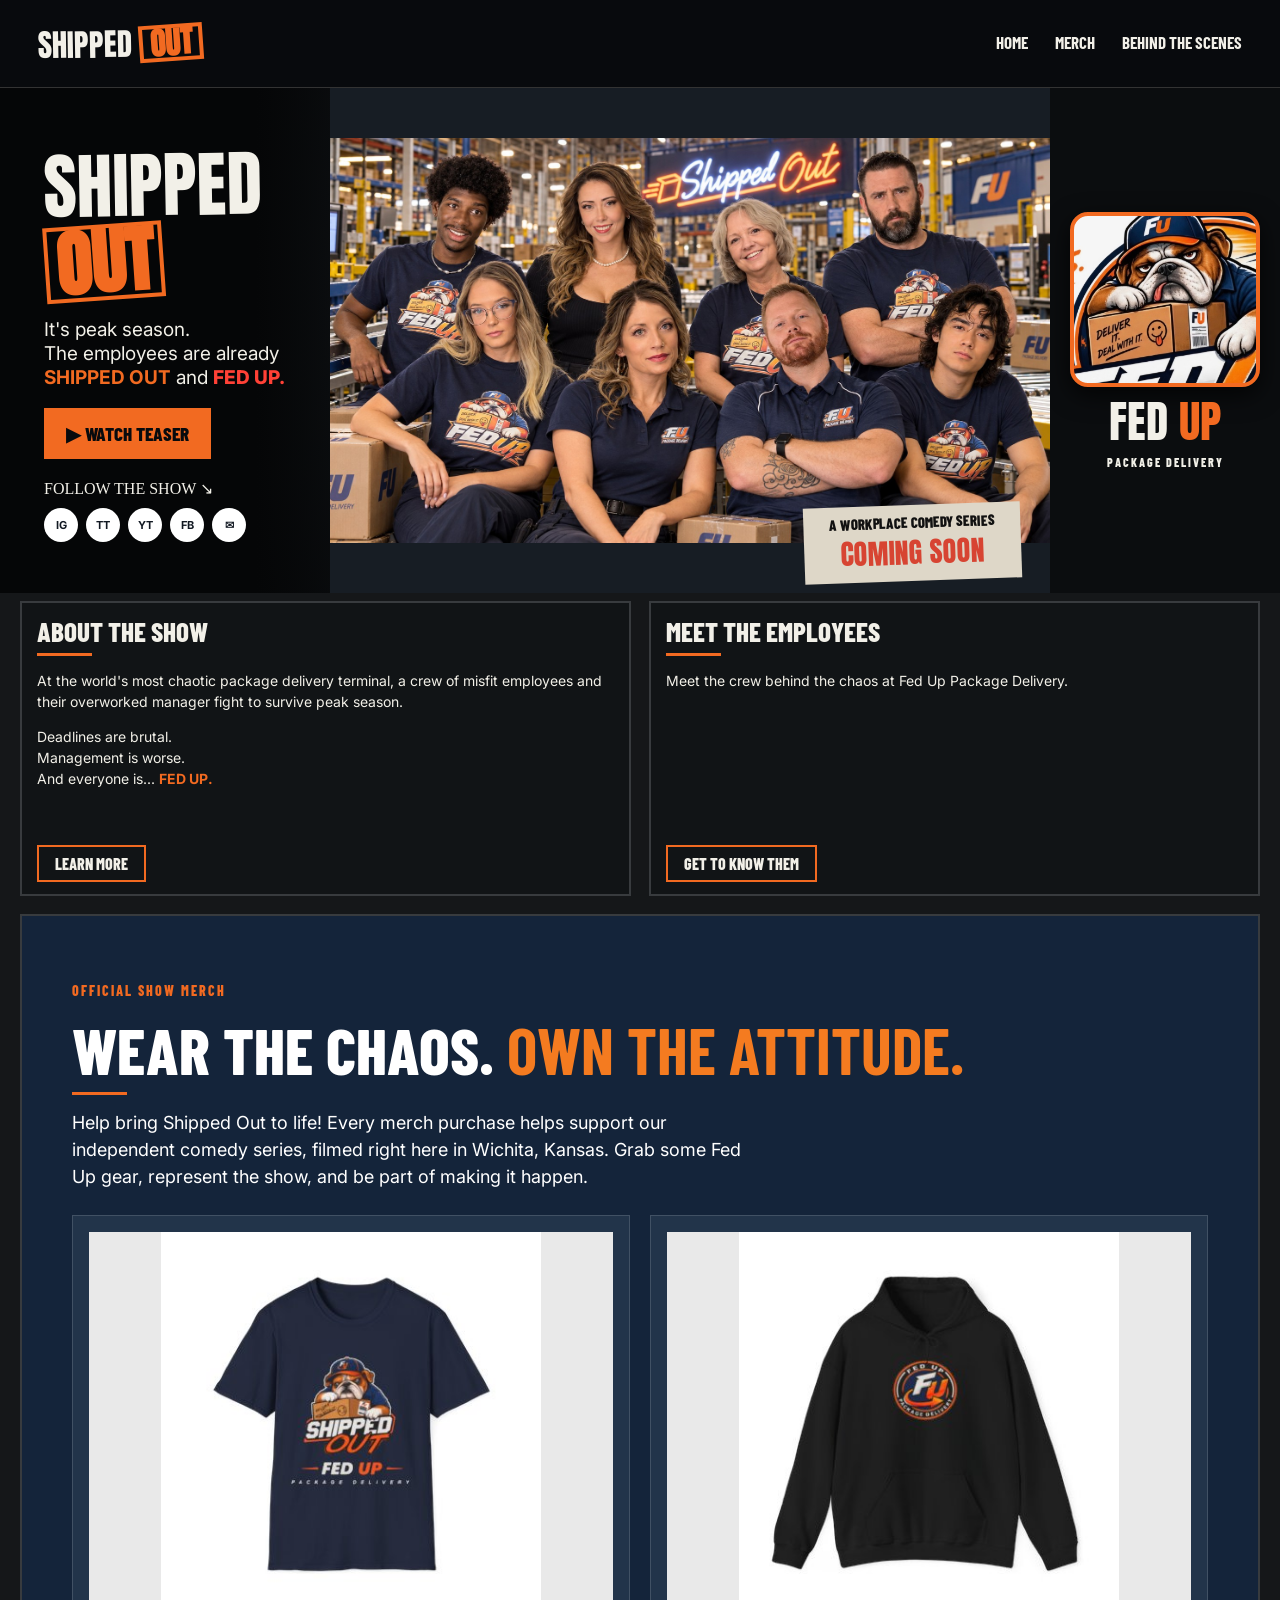
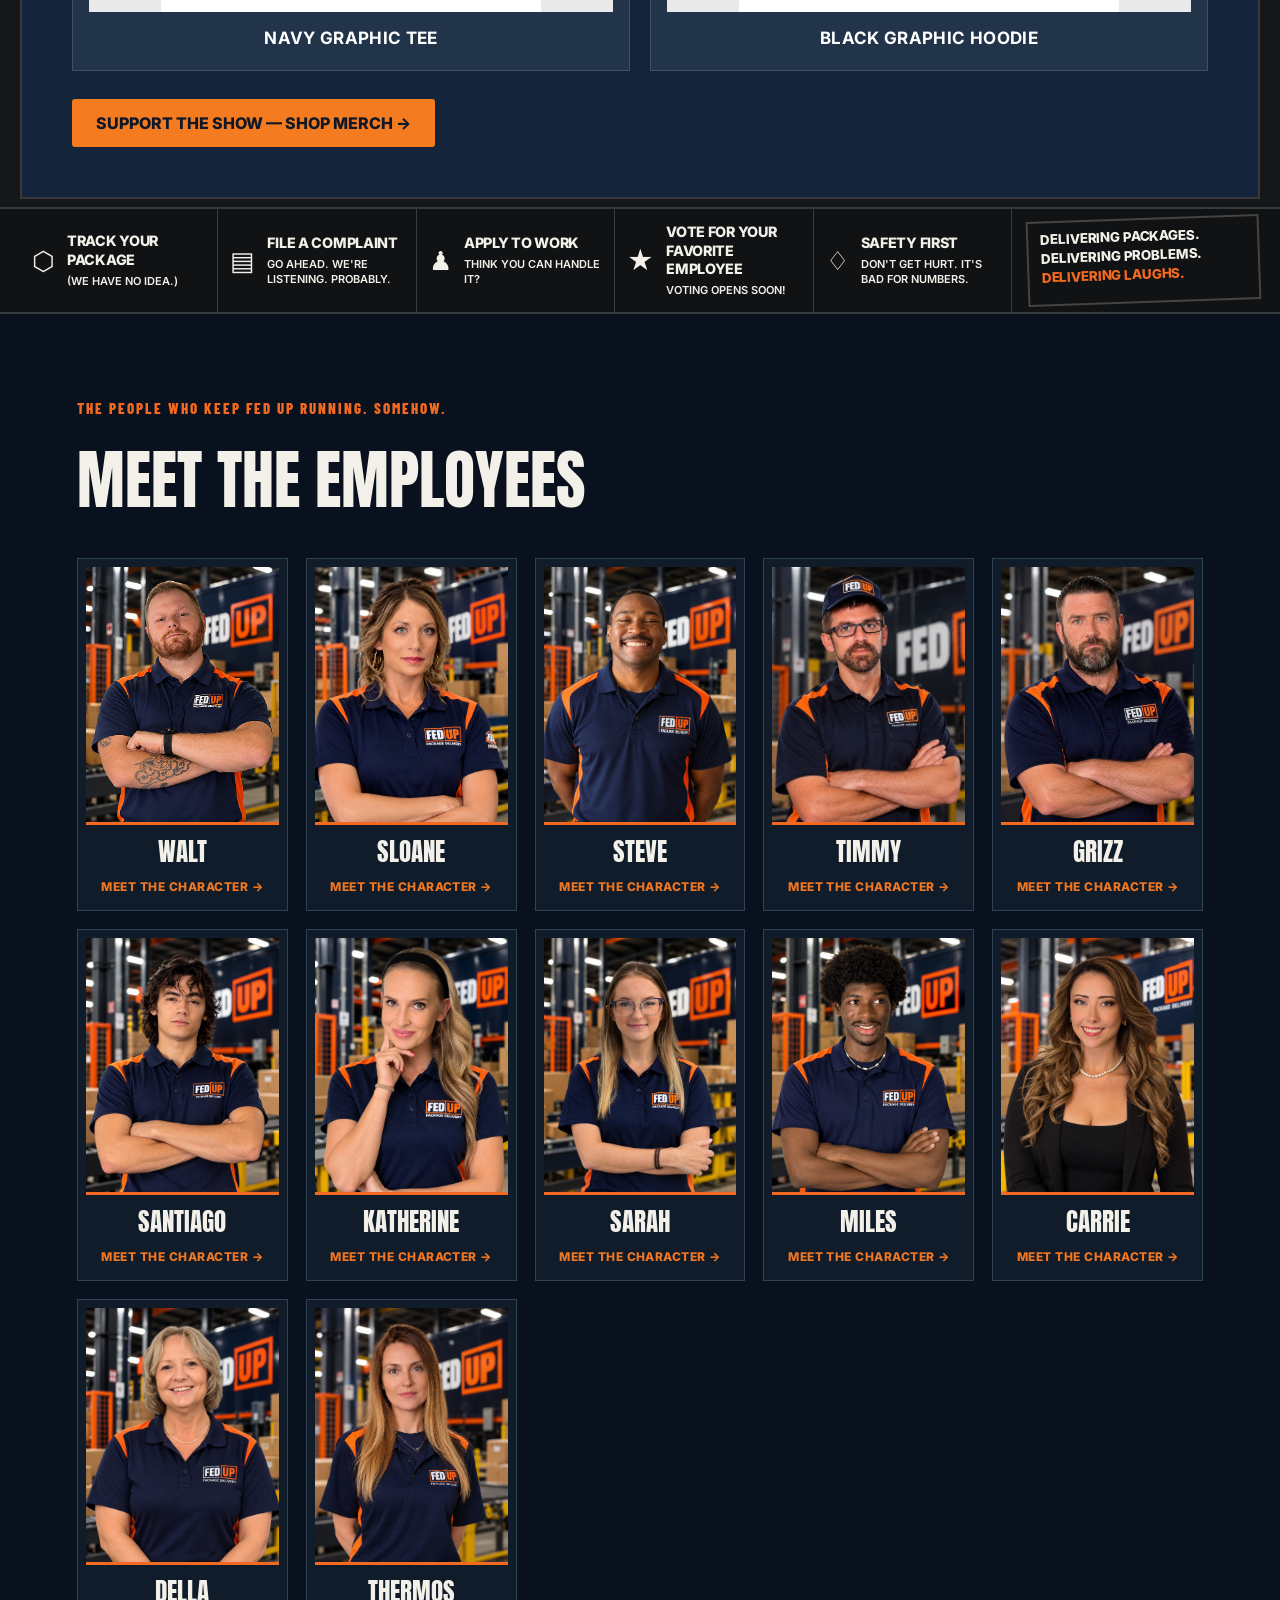
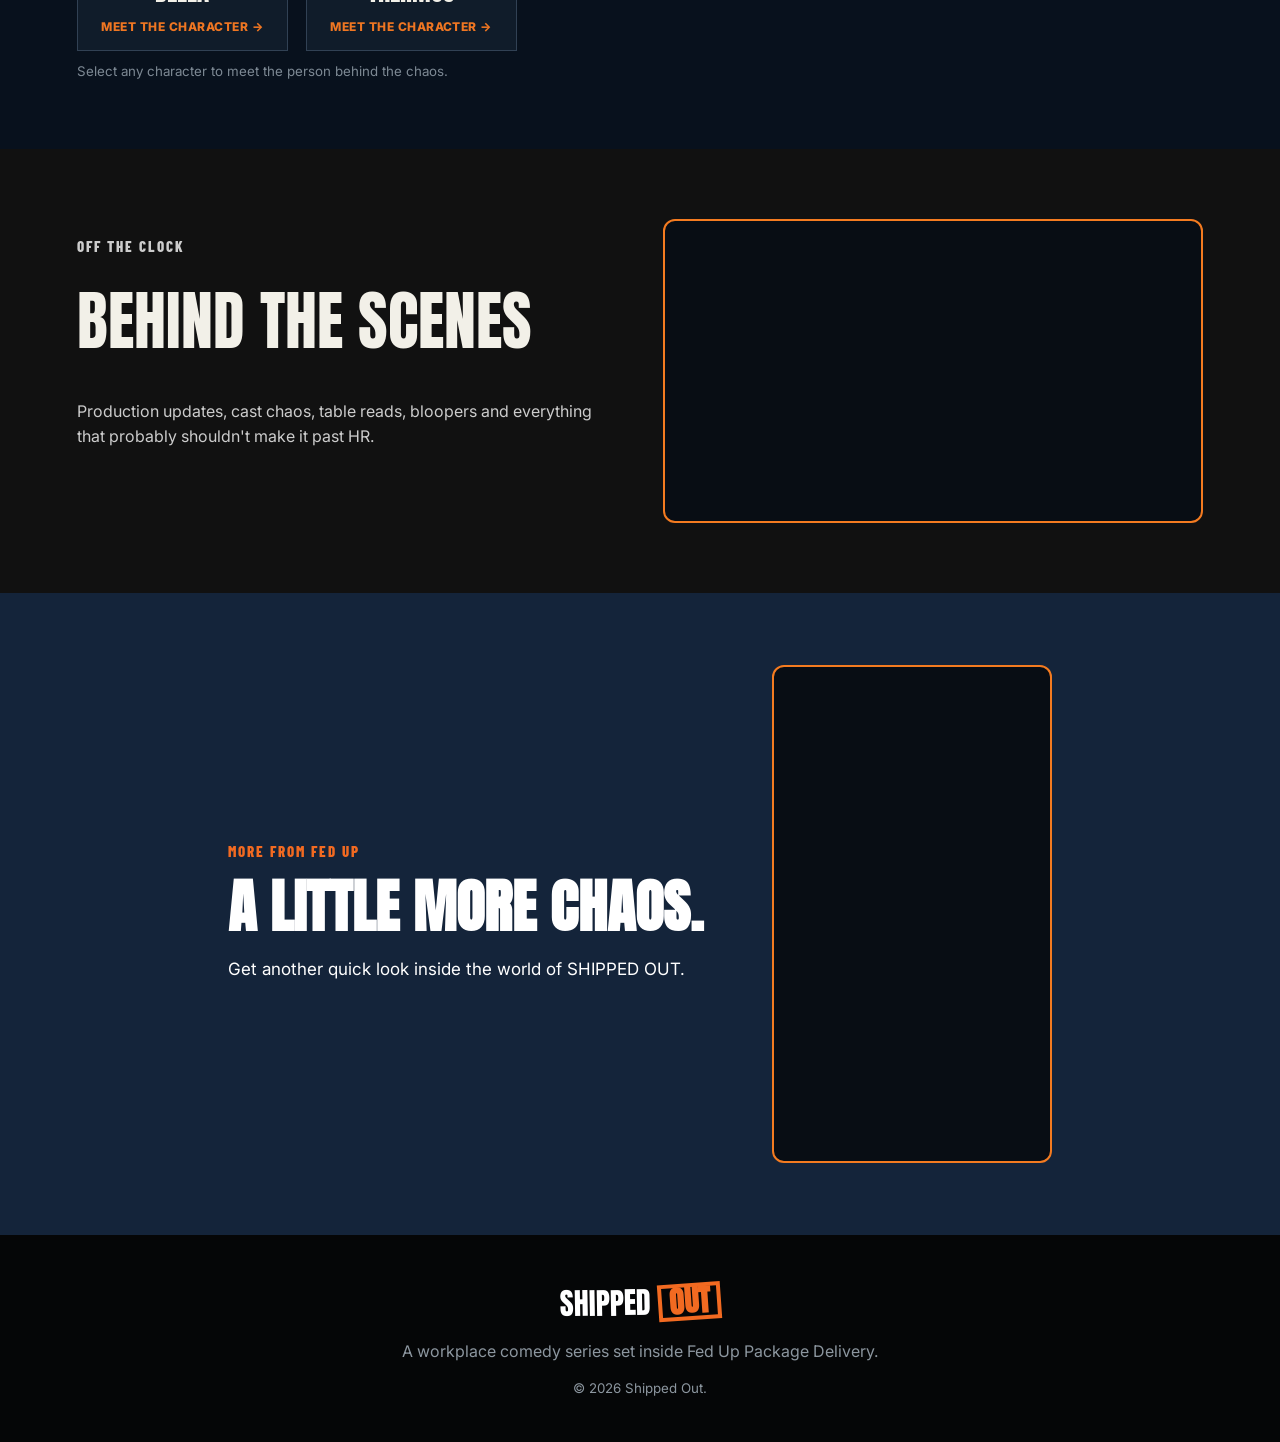
==== index.html @ 8ad57189 "Update index.html" ====
<!DOCTYPE html>
<html lang="en"><head><meta charset="utf-8"/><meta content="width=device-width,initial-scale=1" name="viewport"/><title>Shipped Out | Workplace Comedy</title>
<meta name="description" content="Meet the cast, watch the teaser, and support Shipped Out, a workplace comedy series filmed in Wichita, Kansas."/>
<meta property="og:type" content="website"/>
<meta property="og:site_name" content="Shipped Out"/>
<meta property="og:title" content="SHIPPED OUT | Workplace Comedy Series"/>
<meta property="og:description" content="Meet the cast, watch the teaser, and support Shipped Out, a workplace comedy series filmed in Wichita, Kansas."/>
<meta property="og:url" content="https://www.shippedoutseries.com/"/>
<meta property="og:image" content="https://www.shippedoutseries.com/images/Advertisement%20for%20Shipped%20Out.png"/>
<meta property="og:image:alt" content="Shipped Out comedy series promotional artwork featuring the bulldog mascot."/>
<meta name="twitter:card" content="summary_large_image"/>
<meta name="twitter:title" content="SHIPPED OUT | Workplace Comedy Series"/>
<meta name="twitter:description" content="Meet the cast, watch the teaser, and support Shipped Out."/>
<meta name="twitter:image" content="https://www.shippedoutseries.com/images/Advertisement%20for%20Shipped%20Out.png"/><link href="https://fonts.googleapis.com" rel="preconnect"/><link crossorigin="" href="https://fonts.gstatic.com" rel="preconnect"/><link href="https://fonts.googleapis.com/css2?family=Anton&amp;family=Barlow+Condensed:wght@600;700;800&amp;family=Inter:wght@400;600;700&amp;family=Permanent+Marker&amp;display=swap" rel="stylesheet"/><link href="styles.css" rel="stylesheet"/><style>
/* Cast layout updates */
.stage .cast.cast-single {
  display: flex;
  align-items: center;
  justify-content: center;
  overflow: hidden;
  height: auto;
  min-height: 0;
  position: relative;
}

.stage .cast.cast-single img {
  display: block;
  width: 100%;
  height: auto;
  max-height: none;
  object-fit: contain;
  object-position: center;
  position: relative;
  z-index: 1;
}
.stage .cast.cast-single .photo-fallback{position:absolute;inset:0;display:flex;align-items:center;justify-content:center;text-align:center;padding:20px;font-family:Anton,sans-serif;font-size:clamp(20px,3vw,42px);color:#fff;background:#26354a}
.stage .cast.cast-single img:not([style*="display: none"]) + .photo-fallback{display:none}
.thumbs.single-cast-preview{display:flex;align-items:center;justify-content:center;min-height:120px;background:#26354a;color:white;font-weight:bold;text-align:center}
.thumbs.single-cast-preview img{width:100%;max-height:220px;object-fit:cover}
.characters .cards{display:grid;grid-template-columns:repeat(auto-fit,minmax(180px,1fr));gap:18px}
.characters .cards article{min-width:0}
.characters .cards article .cast-photo{min-height:180px;display:flex;align-items:center;justify-content:center}
.characters .cards article h3{overflow-wrap:anywhere}
@media(max-width:600px){.characters .cards{grid-template-columns:repeat(2,minmax(0,1fr));gap:12px}.characters .cards article .cast-photo{min-height:130px}}
</style><style>
/* Interactive cast cards and biography overlay */
.characters .cast-entry .cast-bio-trigger{display:flex;flex-direction:column;width:100%;height:100%;border:0;padding:0;background:transparent;color:inherit;cursor:pointer;text-align:center;font:inherit}
.characters .cast-entry .cast-bio-trigger:focus-visible{outline:3px solid #f47b20;outline-offset:4px}
.characters .cast-entry .cast-photo{display:flex;align-items:center;justify-content:center;width:100%;min-height:155px;background:#273448;color:white;font-family:Anton,sans-serif;font-size:24px}
.characters .cast-entry .cast-character{display:block;width:100%;font-family:Anton,sans-serif;font-size:clamp(17px,2vw,25px);margin:12px 0 4px;line-height:1.2}
.characters .cast-entry .cast-cta{display:block;width:100%;margin-top:auto;padding:8px 4px;color:#ef7622;font-size:12px;font-weight:800;letter-spacing:.04em}
.cast-dialog{border:0;border-radius:12px;max-width:min(560px,calc(100vw - 32px));width:100%;max-height:85vh;overflow:auto;padding:28px;background:#152337;color:#fff;box-shadow:0 20px 70px #0008}
.cast-dialog::backdrop{background:#000b}
.cast-dialog h2{font-family:Anton,sans-serif;font-size:clamp(28px,5vw,46px);margin:0 40px 12px 0;color:#fff}
.cast-dialog h3{font-family:'Barlow Condensed',sans-serif;font-size:22px;color:#f47b20;margin:20px 0 4px}
.cast-dialog p{font-family:Inter,sans-serif;line-height:1.55}
.cast-dialog .bio-photo{display:flex;align-items:center;justify-content:center;min-height:175px;background:#2d4055;color:#fff;font-family:Anton,sans-serif}
.cast-dialog .close-bio{position:absolute;top:12px;right:14px;border:0;background:#f47b20;color:#101827;border-radius:50%;width:38px;height:38px;font-size:25px;cursor:pointer}
</style><style id="social-link-fix">.social a,.social span{display:inline-flex;align-items:center;justify-content:center;color:inherit;text-decoration:none;font:inherit;min-width:2em;min-height:2em}.social a{cursor:pointer}.social a:hover,.social a:focus-visible{color:#ff7900;transform:translateY(-2px)}.social span{opacity:.55;cursor:default}</style><style>
/* Keep the original circular social icons after converting placeholders to links. */
.follow .social{display:flex;flex-wrap:wrap;align-items:center;gap:8px}
.follow .social a,.follow .social span{box-sizing:border-box;display:inline-flex;align-items:center;justify-content:center;flex:0 0 34px;width:34px;height:34px;min-width:34px;min-height:34px;padding:0;border-radius:50%;background:#fff;color:#121923;text-decoration:none;font-family:Inter,Arial,sans-serif;font-size:11px;font-weight:700;font-style:normal;line-height:1;box-shadow:none;transition:transform .18s ease,background-color .18s ease,color .18s ease}
.follow .social a:hover,.follow .social a:focus-visible{background:#f47b20;color:#101827;transform:translateY(-2px)}
.follow .social a:focus-visible{outline:2px solid #fff;outline-offset:3px}
.follow .social span{opacity:.7;cursor:default}
</style><style id="cast-image-styles">
.characters .cast-entry .cast-photo{position:relative;overflow:hidden;aspect-ratio:3/4;min-height:0;width:100%;}
.characters .cast-entry .cast-photo img{display:block;width:100%;height:100%;object-fit:cover;object-position:center top;}
.cast-dialog .bio-photo{overflow:hidden;aspect-ratio:3/4;max-height:360px;min-height:0;}
.cast-dialog .bio-photo img{display:block;width:100%;height:100%;object-fit:contain;}
</style>
<style>
/* Group photo banner layout */
.stage {
  display: flex;
  flex-direction: column;
  justify-content: center;
  min-width: 0;
  overflow: hidden;
  background: #171d24;
  padding: 0;
  gap: 0;
}

.stage .warehouse {
  display: none;
}

.stage .cast.cast-single {
  position: relative;
  display: block;
  width: 100%;
  height: auto;
  min-height: 0;
  margin: 0;
  padding: 0;
  flex: 0 0 auto;
  overflow: hidden;
  background: #171d24;
}

.stage .cast.cast-single img {
  display: block;
  width: 100%;
  height: auto;
  max-height: none;
  object-fit: contain;
  object-position: center;
}

.stage .stamp {
  z-index: 3;
}
</style>
<style>
/* Expanded merchandise area replaces unused mailing list */
.dash{display:grid;grid-template-columns:repeat(2,minmax(0,1fr));gap:18px}
.dash #shop{grid-column:1/-1;padding:clamp(24px,4vw,50px);background:#14243a;color:white}
#shop h2{font-size:clamp(32px,5vw,64px);line-height:1.08}#shop h2 b{color:#f47b20}
#shop .shop-intro{max-width:680px;font-size:18px;line-height:1.5;margin:14px 0 25px}
#shop .shop-products{display:grid;grid-template-columns:repeat(2,minmax(0,1fr));gap:20px;margin:20px 0}
#shop .shop-product{background:#22344a;padding:16px;text-align:center;border:1px solid #ffffff24}
#shop .shirt-preview{height:clamp(220px,32vw,380px);display:flex;align-items:center;justify-content:center;background:#e9e9e9;overflow:hidden}
#shop .shirt-preview img{width:100%;height:100%;object-fit:contain}
#shop .preview-fallback{color:#14243a;font-family:Anton,sans-serif;font-size:32px}#shop .preview-fallback small{display:block;font-family:Inter,sans-serif;font-size:12px}
#shop .shop-product h3{font-family:Inter,sans-serif;font-size:17px;line-height:1.35;font-weight:700;letter-spacing:.02em;color:#fff;text-shadow:none;margin:15px 0 4px}
#shop .shop-all{display:inline-block;padding:14px 24px;background:#f47b20;color:#101827;text-decoration:none;font-weight:800;border-radius:3px;text-shadow:none}
#shop .shop-all{margin-top:8px;background:#f47b20;color:#101827}
@media(max-width:650px){.dash{grid-template-columns:1fr}#shop .shop-products{grid-template-columns:1fr}}
</style><style id="fedup-interactions-css">
/* Interactive corporate bar: inherits existing site layout, fonts and palette. */
.corp .corp-action{appearance:none;-webkit-appearance:none;display:flex;align-items:center;gap:12px;min-width:0;min-height:100%;margin:0;padding:14px 12px;background:transparent;color:inherit;border:0;border-right:1px solid rgba(255,255,255,.18);font:inherit;text-align:left;cursor:pointer;box-sizing:border-box;flex:1 1 0}
.corp .corp-action span{flex:0 0 auto;font-size:26px}
.corp .corp-action b{display:block;line-height:1.15;font-family:Anton,'Barlow Condensed',sans-serif;font-size:clamp(13px,1.4vw,19px)}
.corp .corp-action small{display:block;margin-top:4px;font-family:Inter,Arial,sans-serif;font-weight:600;font-size:clamp(10px,.85vw,12px);line-height:1.3}
.corp .corp-action:hover,.corp .corp-action:focus-visible{background:#22344a;color:#ff8b37}
.corp .corp-action:focus-visible{outline:3px solid #f47b20;outline-offset:-3px}
@media(max-width:900px){.corp{flex-wrap:wrap}.corp .corp-action{flex:1 1 180px;min-height:90px}}
.fedup-action-dialog{width:min(600px,calc(100vw - 28px));max-width:none;max-height:90vh;overflow-y:auto;box-sizing:border-box;border:2px solid #f47b20;border-radius:10px;padding:clamp(18px,4vw,32px);background:#152337;color:#fff;box-shadow:0 24px 80px #000b}
.fedup-action-dialog::backdrop{background:rgba(0,0,0,.82)}
.fedup-action-dialog h2{font-family:Anton,'Barlow Condensed',sans-serif;font-size:clamp(28px,5vw,40px);line-height:1.1;margin:0 38px 14px 0;color:#fff}
.fedup-action-dialog p,.fedup-action-dialog label,.fedup-action-dialog small{font-family:Inter,Arial,sans-serif;line-height:1.5}
.fedup-action-dialog .action-close{position:absolute;top:10px;right:10px;border:0;border-radius:50%;width:38px;height:38px;background:#f47b20;color:#101827;font-size:26px;cursor:pointer}
.fedup-action-dialog .action-buttons{display:flex;flex-wrap:wrap;gap:10px;margin-top:20px}
.fedup-action-dialog .action-link,.fedup-action-dialog .action-submit{display:inline-block;padding:12px 16px;border:0;border-radius:4px;background:#f47b20;color:#101827;text-decoration:none;font-family:Inter,Arial,sans-serif;font-weight:800;font-size:14px;cursor:pointer}
.fedup-action-dialog .action-link.secondary{background:#fff;color:#152337}
.fedup-action-dialog form{display:grid;gap:12px;margin-top:16px}
.fedup-action-dialog label{display:grid;gap:5px;font-size:13px;font-weight:700}
.fedup-action-dialog input,.fedup-action-dialog textarea,.fedup-action-dialog select{box-sizing:border-box;width:100%;padding:11px 12px;border:1px solid #8b9bb0;border-radius:4px;background:#fff;color:#111827;font-family:Inter,Arial,sans-serif;font-size:15px}
.fedup-action-dialog textarea{min-height:95px;resize:vertical}
.fedup-action-dialog .action-note{font-size:12px;color:#d4dce6}
.fedup-action-dialog .action-status{min-height:20px;font-size:14px;font-weight:700}
.fedup-action-dialog [hidden]{display:none!important}
</style>
<style id="corp-button-readability-fix">
/* Sharper, more legible Fed Up corporate buttons; behavior is unchanged. */
.corp .corp-action b {
  font-family: Inter, Arial, sans-serif;
  font-size: clamp(13px, 1.12vw, 15px);
  font-weight: 800;
  line-height: 1.3;
  letter-spacing: -0.02em;
  text-transform: uppercase;
  -webkit-font-smoothing: auto;
}
.corp .corp-action small {
  font-family: Inter, Arial, sans-serif;
  font-size: 11px;
  font-weight: 600;
  line-height: 1.4;
  letter-spacing: 0;
}
.corp .tag, .corp .tag strong {
  font-family: Inter, Arial, sans-serif;
  font-size: clamp(12px, 1.05vw, 14px);
  font-weight: 800;
  line-height: 1.4;
  letter-spacing: -0.01em;
}
@media (max-width: 900px) {
  .corp .corp-action b { font-size: 15px; }
}
</style>
</head>
<body>
<header><a class="logo mini" href="#home"><span>SHIPPED</span><b>OUT</b></a><button id="menu">☰</button><nav><a href="#home">HOME</a><a href="https://shipped-out.printify.me/" target="_blank" rel="noopener noreferrer">MERCH</a><a href="#behind">BEHIND THE SCENES</a></nav></header>
<main id="home">
<section class="hero">
<div class="hero-left"><div class="logo big"><span>SHIPPED</span><b>OUT</b></div><p>It's peak season.<br/>The employees are already<br/><strong>SHIPPED OUT</strong> and <em>FED UP.</em></p><a class="btn" href="https://youtu.be/FwFNcczOcqc" onclick="return openShippedOutTeaser(event)">▶ WATCH TEASER</a><div class="follow">FOLLOW THE SHOW ↘<div class="social">
<a aria-label="Shipped Out Instagram" href="https://www.instagram.com/shippedoutfedup/" rel="noopener noreferrer" target="_blank">IG</a>
<a aria-label="Shipped Out TikTok" href="https://www.tiktok.com/@shippedoutfedup" rel="noopener noreferrer" target="_blank">TT</a>
<a aria-label="Official Shipped Out YouTube channel" href="https://www.youtube.com/@ShippedOutFedUp" rel="noopener noreferrer" target="_blank">YT</a>
<a aria-label="Shipped Out Facebook" href="https://www.facebook.com/profile.php?id=61593949985401" rel="noopener noreferrer" target="_blank">FB</a>
<a aria-label="Email Shipped Out" href="mailto:contact@shippedoutseries.com">✉</a>
</div></div></div>
<div class="stage"><div class="warehouse">FED <strong>UP</strong><small>PACKAGE DELIVERY</small></div><div class="cast cast-single"><img alt="Shipped Out cast group photo" onerror="this.style.display='none';this.parentElement.classList.add('missing-photo')" src="images/cast-group.jpg"/><span class="photo-fallback">CAST GROUP PHOTO COMING SOON</span></div><div class="stamp">A WORKPLACE COMEDY SERIES<b>COMING SOON</b></div></div>
<aside class="fedup">
<div aria-label="Fed Up bulldog brand artwork" class="bulldog-photo" role="img"></div>
<strong>FED <em>UP</em></strong>
<small>PACKAGE DELIVERY</small>
</aside>
</section>
<section class="dash">
<article id="show"><h2>ABOUT THE SHOW</h2><p>At the world's most chaotic package delivery terminal, a crew of misfit employees and their overworked manager fight to survive peak season.</p><p>Deadlines are brutal.<br/>Management is worse.<br/>And everyone is... <b>FED UP.</b></p><a class="smallbtn" href="#behind">LEARN MORE</a></article>
<article id="employees"><h2>MEET THE EMPLOYEES</h2><p>Meet the crew behind the chaos at Fed Up Package Delivery.</p><a class="smallbtn" href="#characters">GET TO KNOW THEM</a></article>
<article id="shop"><p class="eyebrow">OFFICIAL SHOW MERCH</p><h2>WEAR THE CHAOS. <b>OWN THE ATTITUDE.</b></h2><p class="shop-intro">Help bring Shipped Out to life! Every merch purchase helps support our independent comedy series, filmed right here in Wichita, Kansas. Grab some Fed Up gear, represent the show, and be part of making it happen.</p><div class="shop-products"><div class="shop-product"><div class="shirt-preview"><img alt="Navy Shipped Out shirt mockup" onerror="this.hidden=true;this.nextElementSibling.hidden=false" src="images/merch/navy-shirt.jpg"/><div class="preview-fallback" hidden="">NAVY TEE<br/><small>PRODUCT IMAGE COMING SOON</small></div></div><h3>NAVY GRAPHIC TEE</h3></div><div class="shop-product"><div class="shirt-preview"><img alt="Black Shipped Out hoodie mockup" onerror="this.hidden=true;this.nextElementSibling.hidden=false" src="images/merch/black-hoodie.jpg"/><div class="preview-fallback" hidden="">BLACK HOODIE<br/><small>PRODUCT IMAGE COMING SOON</small></div></div><h3>BLACK GRAPHIC HOODIE</h3></div></div><a class="shop-all" href="https://shipped-out.printify.me/" rel="noopener noreferrer" target="_blank">SUPPORT THE SHOW — SHOP MERCH →</a></article>

</section>
<section class="corp" id="corporate">
<button type="button" class="corp-action" data-corp-open="track"><span>⬡</span><b>TRACK YOUR PACKAGE<small>(We have no idea.)</small></b></button>
<button type="button" class="corp-action" data-corp-open="complaint"><span>▤</span><b>FILE A COMPLAINT<small>Go ahead. We're listening. Probably.</small></b></button>
<button type="button" class="corp-action" data-corp-open="apply"><span>♟</span><b>APPLY TO WORK<small>Think you can handle it?</small></b></button>
<button type="button" class="corp-action" data-corp-open="vote"><span>★</span><b>VOTE FOR YOUR FAVORITE EMPLOYEE<small>Voting opens soon!</small></b></button>
<button type="button" class="corp-action" data-corp-open="safety"><span>♢</span><b>SAFETY FIRST<small>Don't get hurt. It's bad for numbers.</small></b></button>
<div class="tag">DELIVERING PACKAGES.<br/>DELIVERING PROBLEMS.<br/><strong>DELIVERING LAUGHS.</strong></div></section>
<section class="characters" id="characters"><p class="eyebrow">THE PEOPLE WHO KEEP FED UP RUNNING. SOMEHOW.</p><h2>MEET THE EMPLOYEES</h2><div class="cards"><article class="cast-entry"><button aria-label="Read biography for Walt" class="cast-bio-trigger" data-role="Walt" type="button"><span aria-hidden="true" class="cast-photo"><img alt="" src="images/cast/Walt-grid.jpg" data-cast-image="Walt" data-grid-test="true" hidden="" loading="lazy"/><span class="cast-photo-fallback">PHOTO</span></span><span class="cast-character">WALT</span><span class="cast-cta">MEET THE CHARACTER →</span></button></article><article class="cast-entry"><button aria-label="Read biography for Sloane" class="cast-bio-trigger" data-role="Sloane" type="button"><span aria-hidden="true" class="cast-photo"> <img alt="" data-cast-image="Sloane" hidden="" loading="lazy"/> <span class="cast-photo-fallback">PHOTO</span> </span><span class="cast-character">SLOANE</span><span class="cast-cta">MEET THE CHARACTER →</span></button></article><article class="cast-entry"><button aria-label="Read biography for Steve" class="cast-bio-trigger" data-role="Steve" type="button"><span aria-hidden="true" class="cast-photo"><img alt="" data-cast-image="Steve" hidden="" loading="lazy"/><span class="cast-photo-fallback">PHOTO</span></span><span class="cast-character">STEVE</span><span class="cast-cta">MEET THE CHARACTER →</span></button></article><article class="cast-entry"><button aria-label="Read biography for Timmy" class="cast-bio-trigger" data-role="Timmy" type="button"><span aria-hidden="true" class="cast-photo"><img alt="" data-cast-image="Timmy" hidden="" loading="lazy"/><span class="cast-photo-fallback">PHOTO</span></span><span class="cast-character">TIMMY</span><span class="cast-cta">MEET THE CHARACTER →</span></button></article><article class="cast-entry"><button aria-label="Read biography for Grizz" class="cast-bio-trigger" data-role="Grizz" type="button"><span aria-hidden="true" class="cast-photo"><img alt="" data-cast-image="Grizz" hidden="" loading="lazy"/><span class="cast-photo-fallback">PHOTO</span></span><span class="cast-character">GRIZZ</span><span class="cast-cta">MEET THE CHARACTER →</span></button></article><article class="cast-entry"><button aria-label="Read biography for Santiago" class="cast-bio-trigger" data-role="Burnout" type="button"><span aria-hidden="true" class="cast-photo"><img alt="" data-cast-image="Burnout" hidden="" loading="lazy"/><span class="cast-photo-fallback">PHOTO</span></span><span class="cast-character">SANTIAGO</span><span class="cast-cta">MEET THE CHARACTER →</span></button></article><article class="cast-entry"><button aria-label="Read biography for Katherine" class="cast-bio-trigger" data-role="Perfectionist" type="button"><span aria-hidden="true" class="cast-photo"><img alt="" data-cast-image="Perfectionist" hidden="" loading="lazy"/><span class="cast-photo-fallback">PHOTO</span></span><span class="cast-character">KATHERINE</span><span class="cast-cta">MEET THE CHARACTER →</span></button></article><article class="cast-entry"><button aria-label="Read biography for Sarah" class="cast-bio-trigger" data-role="Conspiracy Theorist" type="button"><span aria-hidden="true" class="cast-photo"><img alt="" data-cast-image="ConspiracyTheorist" hidden="" loading="lazy"/><span class="cast-photo-fallback">PHOTO</span></span><span class="cast-character">SARAH</span><span class="cast-cta">MEET THE CHARACTER →</span></button></article><article class="cast-entry"><button aria-label="Read biography for Miles" class="cast-bio-trigger" data-role="Rookie" type="button"><span aria-hidden="true" class="cast-photo"><img alt="" data-cast-image="Rookie" hidden="" loading="lazy"/><span class="cast-photo-fallback">PHOTO</span></span><span class="cast-character">MILES</span><span class="cast-cta">MEET THE CHARACTER →</span></button></article><article class="cast-entry"><button aria-label="Read biography for Carrie" class="cast-bio-trigger" data-role="HR Lady" type="button"><span aria-hidden="true" class="cast-photo"><img alt="" data-cast-image="HR Lady" hidden="" loading="lazy"/><span class="cast-photo-fallback">PHOTO</span></span><span class="cast-character">CARRIE</span><span class="cast-cta">MEET THE CHARACTER →</span></button></article><article class="cast-entry"><button aria-label="Read biography for Della" class="cast-bio-trigger" data-role="Security Guard" type="button"><span aria-hidden="true" class="cast-photo"><img alt="" data-cast-image="Security" hidden="" loading="lazy"/><span class="cast-photo-fallback">PHOTO</span></span><span class="cast-character">DELLA</span><span class="cast-cta">MEET THE CHARACTER →</span></button></article><article class="cast-entry"><button aria-label="Read biography for Thermos" class="cast-bio-trigger" data-role="Thermos" type="button"><span aria-hidden="true" class="cast-photo"><img alt="" data-cast-image="Thermos" hidden="" loading="lazy"/><span class="cast-photo-fallback">PHOTO</span></span><span class="cast-character">THERMOS</span><span class="cast-cta">MEET THE CHARACTER →</span></button></article></div><small>Select any character to meet the person behind the chaos.</small></section>
<section class="behind" id="behind"><div><p class="eyebrow">OFF THE CLOCK</p><h2>BEHIND THE SCENES</h2><p>Production updates, cast chaos, table reads, bloopers and everything that probably shouldn't make it past HR.</p></div><div class="shipped-teaser-preview" id="teaser"><iframe src="https://www.youtube-nocookie.com/embed/FwFNcczOcqc" title="Shipped Out official teaser" loading="lazy" allow="accelerometer; autoplay; clipboard-write; encrypted-media; gyroscope; picture-in-picture; web-share" referrerpolicy="strict-origin-when-cross-origin" allowfullscreen></iframe></div></section>
<style id="shipped-teaser-preview-styles">
/* Show the official YouTube thumbnail and player directly in Behind the Scenes. */
.shipped-teaser-preview{width:100%;max-width:720px;aspect-ratio:16/9;border:2px solid #f47b20;border-radius:12px;overflow:hidden;background:#080d14;box-sizing:border-box}
.shipped-teaser-preview iframe{display:block;width:100%;height:100%;border:0}
</style>
<!-- Secondary YouTube Short: placed after the main Behind the Scenes teaser. -->
<section class="shipped-short-section" aria-labelledby="shipped-short-title">
  <div class="shipped-short-copy">
    <p class="eyebrow">MORE FROM FED UP</p>
    <h2 id="shipped-short-title">A LITTLE MORE CHAOS.</h2>
    <p>Get another quick look inside the world of SHIPPED OUT.</p>
  </div>
  <div class="shipped-short-frame">
    <iframe src="https://www.youtube-nocookie.com/embed/M38jM9wmw3w" title="Shipped Out YouTube Short" loading="lazy" allow="accelerometer; autoplay; clipboard-write; encrypted-media; gyroscope; picture-in-picture; web-share" referrerpolicy="strict-origin-when-cross-origin" allowfullscreen></iframe>
  </div>
</section>
<style id="shipped-short-styles">
.shipped-short-section{display:flex;flex-wrap:wrap;align-items:center;justify-content:center;gap:clamp(24px,5vw,70px);padding:clamp(32px,6vw,72px) clamp(20px,5vw,64px);background:#14243a;color:#fff}
.shipped-short-copy{flex:1 1 260px;max-width:480px}
.shipped-short-copy h2{font-family:Anton,'Barlow Condensed',sans-serif;font-size:clamp(30px,5vw,58px);line-height:1.1;margin:10px 0 16px;color:#fff}
.shipped-short-copy p:not(.eyebrow){font-family:Inter,Arial,sans-serif;font-size:17px;line-height:1.6}
.shipped-short-frame{flex:0 1 280px;width:min(100%,280px);aspect-ratio:9/16;border:2px solid #f47b20;border-radius:12px;overflow:hidden;background:#080d14}
.shipped-short-frame iframe{display:block;width:100%;height:100%;border:0}
@media(max-width:650px){.shipped-short-section{flex-direction:column;align-items:stretch}.shipped-short-copy{flex:auto}.shipped-short-frame{align-self:center;width:min(100%,260px);flex:none}}
</style>
</main><footer><div class="logo foot"><span>SHIPPED</span><b>OUT</b></div><p>A workplace comedy series set inside Fed Up Package Delivery.</p><small>© <span id="year"></span> Shipped Out.</small></footer><script src="script.js"></script><dialog aria-labelledby="bioCharacter" class="cast-dialog" id="castBioDialog"><button aria-label="Close biography" class="close-bio" type="button">×</button><h2 id="bioCharacter"></h2><div class="bio-photo"><img alt="" hidden="" id="bioCastImage"/><span id="bioPhotoFallback">CHARACTER PHOTO COMING SOON</span></div><h3>POSITION AT FED UP</h3><p></p><h3>MEET THE CHARACTER &amp; ACTOR</h3><p></p></dialog>
<script>
(()=>{const dialog=document.getElementById('castBioDialog');if(!dialog)return;
const title=document.getElementById('bioCharacter');
document.querySelectorAll('.cast-bio-trigger').forEach(button=>button.addEventListener('click',()=>{title.textContent=button.dataset.role;const cardImage=button.querySelector('img[data-cast-image]');const bioImage=document.getElementById('bioCastImage');const bioFallback=document.getElementById('bioPhotoFallback');if(cardImage&&!cardImage.hidden&&cardImage.currentSrc){bioImage.src=button.dataset.role==='Walt'   ? 'images/cast/Walt.png'   : cardImage.currentSrc;bioImage.alt=button.dataset.role+' cast portrait';bioImage.hidden=false;bioFallback.hidden=true;}else{bioImage.removeAttribute('src');bioImage.hidden=true;bioFallback.hidden=false;}if(typeof dialog.showModal==='function')dialog.showModal();else dialog.setAttribute('open','');}));
dialog.querySelector('.close-bio').addEventListener('click',()=>dialog.close?dialog.close():dialog.removeAttribute('open'));
dialog.addEventListener('click',event=>{if(event.target===dialog)dialog.close();});
})();
</script><script id="cast-image-loader">
// Try common extensions, including the exact extensionless filenames shown in GitHub.
(()=>{const extensions=['.jpg','.jpeg','.png','.webp','.JPG','.JPEG','.PNG','.WEBP',''];
document.querySelectorAll('img[data-cast-image]').forEach(img=>{const stem=img.dataset.castImage;let i=0;const fallback=img.nextElementSibling;
function tryNext(){if(i>=extensions.length){img.hidden=true;if(fallback)fallback.hidden=false;return;}
if(img.dataset.gridTest==='true'){img.dataset.gridTest='loading';img.src='images/cast/Walt-grid.jpg';return;} img.src='images/cast/'+encodeURIComponent(stem)+extensions[i++];}
img.addEventListener('load',()=>{img.hidden=false;if(fallback)fallback.hidden=true;});
img.addEventListener('error',tryNext);tryNext();});})();
</script>
<style>
#shippedOutTeaserDialog{width:min(900px,95vw);max-width:none;padding:0;border:0;border-radius:10px;background:#000;overflow:visible;}
#shippedOutTeaserDialog::backdrop{background:rgba(0,0,0,.85)}
#shippedOutTeaserDialog iframe{width:100%;aspect-ratio:16/9;display:block;border:0;border-radius:10px}
#shippedOutTeaserDialog .video-close{position:absolute;right:-12px;top:-14px;background:#f47b20;color:#101827;border:0;border-radius:50%;font-size:26px;width:40px;height:40px;cursor:pointer;z-index:2}
</style>
<dialog aria-label="Shipped Out teaser" id="shippedOutTeaserDialog"><button aria-label="Close video" class="video-close" onclick="closeShippedOutTeaser()" type="button">×</button><iframe allow="autoplay; encrypted-media; picture-in-picture; fullscreen" allowfullscreen="" id="shippedOutTeaserFrame" title="Shipped Out teaser"></iframe></dialog>
<script>
function openShippedOutTeaser(event){
 if(event)event.preventDefault();
 var d=document.getElementById('shippedOutTeaserDialog');
 var f=document.getElementById('shippedOutTeaserFrame');
 f.src='https://www.youtube-nocookie.com/embed/FwFNcczOcqc?autoplay=1&rel=0';
 if(typeof d.showModal==='function')d.showModal();else d.setAttribute('open','');
 return false;
}
function closeShippedOutTeaser(){
 var d=document.getElementById('shippedOutTeaserDialog');
 document.getElementById('shippedOutTeaserFrame').src='';
 if(typeof d.close==='function'&&d.open)d.close();else d.removeAttribute('open');
}
document.getElementById('shippedOutTeaserDialog').addEventListener('click',function(e){if(e.target===this)closeShippedOutTeaser()});
document.getElementById('shippedOutTeaserDialog').addEventListener('close',function(){document.getElementById('shippedOutTeaserFrame').src=''});
</script>
<script>const shippedOutBios = {"Walt": {"name": "Walt", "position": "Manager", "actor": "Coby Jarrell", "bio": "In Shipped Out, Walt is a laid-back manager trying his best to handle the misfits who work for him. In real life, Coby has been a tire shop store manager for four years and is ready to bring his character to life on the big screen."}, "Grizz": {"name": "Grizz", "position": "Senior Driver", "actor": "Jesse E. Bailey II", "bio": "Grizz is the veteran employee. He loves his job but hates change. When he gets bored, he plays tricks on everyone to entertain himself on the job. In real life, Jesse is a former Marine with 18 years of package delivery experience."}, "Sloane": {"name": "Sloane", "position": "Terminal Manager", "actor": "Andrea Gregginer", "bio": "Sloane is a high-strung, hard-nosed terminal manager who is under constant pressure from upper management—and makes absolutely sure everyone below her feels it. Sharp-tongued, controlling, and fiercely protective of her authority, Sloane runs the terminal with an iron fist."}, "Timmy": {"name": "Timmy", "position": "Driver", "actor": "Keith Palmer", "bio": "Timmy is one of the drivers at Fed Up and a well-known brown-noser, always trying to stay in Sloane’s good graces—even though she can barely tolerate him. He’s enthusiastic, eager to please, and consistently in the wrong place at the wrong time, but his loyalty (and relentless optimism) keep him in the mix."}, "Burnout": {"name": "Santiago", "position": "Driver", "actor": "Deshawn Parker", "bio": "Santiago is burnt out and, most of the time, out of this world. His favorite quote is “the sky is the limit,” meaning he can get as high as he wants. In real life, Deshawn has 15 years of experience in choir, arts, modeling, and fashion. He played soccer and football overseas in England, coached at Birmingham University, and currently plays for the Wichita Wings."}, "Perfectionist": {"name": "Katherine", "position": "Driver", "actor": "Allison Yaple", "bio": "Katherine is a perfectionist who does more harm than good. Always on time, shirts ironed, pencils sharp, she tries to keep everyone in order. In real life, Allison is a SAG-AFTRA actress whose credits include Tarantino’s Once Upon a Time in Hollywood and Lifetime’s Give Me Back My Daughter. She has acted for over 20 years and trained with UCB, IO West, and Scott Sedita Acting Studio."}, "Conspiracy Theorist": {"name": "Sarah", "position": "Driver", "actor": "Sarenah Mills", "bio": "Sarah is an outspoken, suspicious, sarcastic conspiracy theorist. In real life, Sarenah is a mother of two from Derby, Kansas, and brings humor, positive energy, and personality to the Shipped Out crew."}, "Rookie": {"name": "Miles", "position": "New Hire Driver", "actor": "Izaiah Henderson", "bio": "Miles is naïve but eager, anxious, eager to please, and a little annoying with all his questions. He wants to know everything and make the managers happy. In real life, Izaiah loves creating worlds and is currently working on a project called Sons of Seven."}, "HR Lady": {"name": "Carrie", "position": "Human Resources", "actor": "Jasmine Alicea", "bio": "Carrie is patiently stressed, unintentionally funny, and constantly managing the chaos. She struggles with Adderall addiction and vapes to cope with stress. In real life, Jasmine has a background in acting and modeling."}, "Security Guard": {"name": "Della", "position": "Security", "actor": "Kim A. McGuire Albertson", "bio": "Della is the longtime security guard: cynical, smart-mouthed, and genuinely caring toward her coworkers. She is tired and fed up, but not ready to retire. In real life, Kim is a former accountant, mother of two, and grandmother of three. She has been acting for three years and can be seen in 2BHonest and Trap48."}, "Steve": {"name": "Steve", "position": "Driver", "actor": "Derrell Mabon II", "bio": "Steve is an average Fed Up driver who somehow always ends up being terrorized by Grizz on the job. In real life, Derrell is from Kalamazoo, Michigan. He enjoys the complexity of acting and the freedom to become whoever you want while still being yourself."}, "Thermos": {"name": "Thermos", "position": "Warehouse Employee", "actor": "Anna Hailey", "bio": "Thermos always seems to have a cup of “tea” in hand, but it is becoming increasingly obvious that her drinking problem goes well beyond a harmless beverage. In real life, Anna Hailey works as a behavioral therapist supporting children with autism."}};
document.querySelectorAll('.cast-bio-trigger').forEach(button=>button.addEventListener('click',()=>{const b=shippedOutBios[button.dataset.role];if(!b)return;document.getElementById('bioCharacter').textContent=b.name;const ps=document.querySelectorAll('#castBioDialog h3 + p');ps[0].textContent=b.position;ps[1].textContent=(b.actor==='TBD'?'Cast: TBD':'Played by '+b.actor)+ ' — '+b.bio;}));</script>
<!-- Interactive Fed Up corporate popups. Forms require a one-time FormSubmit email confirmation. -->
<dialog id="fedupActionDialog" class="fedup-action-dialog" aria-labelledby="fedupActionTitle">
<button type="button" class="action-close" aria-label="Close popup">×</button>
<h2 id="fedupActionTitle"></h2>
<div id="fedupActionContent"></div>
</dialog>
<template id="fedupTrackTemplate">
<p>We're doing the best we can with what we've got. We appreciate your understanding during these stressful times.</p>
<p>While you wait, check out the merch store—or grab an application if you think you can do better.</p>
<div class="action-buttons"><a class="action-link" href="https://shipped-out.printify.me/" target="_blank" rel="noopener noreferrer">SHOP THE MERCH</a><button type="button" class="action-link secondary" data-corp-open="apply">APPLY TO WORK</button></div>
</template>
<template id="fedupSafetyTemplate">
<p>Safety is our number one priority. Right after productivity, delivery deadlines, customer complaints, and management's bonuses.</p>
<p>Remember: if you don't report an accident, did it really happen? (Seriously, please report accidents.)</p>
<div class="action-buttons"><button type="button" class="action-submit" data-close-action>I ACKNOWLEDGE THE RISK</button></div>
</template>
<template id="fedupVoteTemplate">
<p>Who's the most Fed Up employee? That's for you to decide.</p>
<p><strong>VOTING COMING SOON.</strong> Meet the crew first, then come back to cast your vote when the polls open.</p>
<div class="action-buttons"><a class="action-link" href="#characters" data-close-action>MEET THE EMPLOYEES</a></div>
</template>
<template id="fedupApplyTemplate">
<p>Want to join the Fed Up crew? Tell us a little about yourself. This is an interest form, not a formal employment offer.</p>
<form data-fedup-form="apply">
<label>Full name *<input name="name" type="text" autocomplete="name" maxlength="120" required></label>
<label>Email address *<input name="email" type="email" autocomplete="email" maxlength="200" required></label>
<label>City / state *<input name="location" type="text" maxlength="120" required></label>
<label>Acting experience *<textarea name="experience" maxlength="2000" required placeholder="Tell us about your experience (newcomers welcome)."></textarea></label>
<label>Role or involvement you're interested in<select name="interest"><option value="Acting">Acting</option><option value="Background / extra">Background / extra</option><option value="Crew / production">Crew / production</option><option value="Other">Other</option></select></label>
<label>General availability<textarea name="availability" maxlength="1000" placeholder="Days, evenings, weekends, etc."></textarea></label>
<label>Headshot or demo reel link (optional)<input name="reel" type="url" maxlength="500" placeholder="https://..."></label>
<label style="position:absolute;left:-9999px" aria-hidden="true">Leave this blank<input name="_honey" tabindex="-1" autocomplete="off"></label>
<p class="action-note">Your application details will be sent through FormSubmit to the production contact email. Please don't include Social Security numbers, birth dates, or other sensitive information.</p>
<button class="action-submit" type="submit">SEND APPLICATION</button><p class="action-status" role="status" aria-live="polite"></p>
</form>
</template>
<template id="fedupComplaintTemplate">
<p>Welcome to the Fed Up Complaint Department. Tell us what we got right, what went wrong, and who deserves to be shit-canned. Corporate may actually read this one.</p>
<form data-fedup-form="complaint">
<label>What's your feedback about? *<select name="topic" required><option value="What I loved">What I loved</option><option value="What needs work">What needs work</option><option value="Favorite / least favorite character">Favorite / least favorite character</option><option value="Other feedback">Other feedback</option></select></label>
<label>Tell us what you think *<textarea name="feedback" maxlength="3000" required placeholder="The good, the bad, and the completely Fed Up..."></textarea></label>
<label>Your name (optional)<input name="name" maxlength="120" placeholder="Anonymous is fine"></label>
<label>Email (optional, only if you'd like a reply)<input name="email" type="email" maxlength="200"></label>
<label style="position:absolute;left:-9999px" aria-hidden="true">Leave this blank<input name="_honey" tabindex="-1" autocomplete="off"></label>
<p class="action-note">Feedback goes privately to the production team through FormSubmit. It won't be published automatically. Please don't submit sensitive personal information.</p>
<button class="action-submit" type="submit">SEND TO CORPORATE</button><p class="action-status" role="status" aria-live="polite"></p>
</form>
</template>
<script id="fedup-corporate-interactions">
(function(){
 const dialog=document.getElementById('fedupActionDialog');
 const title=document.getElementById('fedupActionTitle');
 const content=document.getElementById('fedupActionContent');
 const pages={track:['TRACK YOUR PACKAGE','fedupTrackTemplate'],complaint:['FILE A COMPLAINT','fedupComplaintTemplate'],apply:['FED UP EMPLOYMENT APPLICATION','fedupApplyTemplate'],vote:['VOTE FOR YOUR FAVORITE EMPLOYEE','fedupVoteTemplate'],safety:['SAFETY FIRST','fedupSafetyTemplate']};
 function openAction(key){const page=pages[key];if(!page)return;title.textContent=page[0];content.replaceChildren(document.getElementById(page[1]).content.cloneNode(true));if(!dialog.open){if(dialog.showModal)dialog.showModal();else dialog.setAttribute('open','');}}
 function closeAction(){if(dialog.close&&dialog.open)dialog.close();else dialog.removeAttribute('open');}
 document.addEventListener('click',function(event){
   const trigger=event.target.closest('[data-corp-open]');
   if(trigger){event.preventDefault();openAction(trigger.dataset.corpOpen);return;}
   if(event.target.closest('[data-close-action]'))closeAction();
 });
 dialog.querySelector('.action-close').addEventListener('click',closeAction);
 dialog.addEventListener('click',event=>{if(event.target===dialog)closeAction();});
 // The FormSubmit AJAX endpoint sends submissions to the show's existing email.
 // On first use, the mailbox owner must approve the activation email.
 dialog.addEventListener('submit',async function(event){
   const form=event.target.closest('form[data-fedup-form]');if(!form)return;
   event.preventDefault();
   const status=form.querySelector('.action-status');const submit=form.querySelector('[type=submit]');
   const data=Object.fromEntries(new FormData(form).entries());
   if(data._honey){status.textContent='Thanks for your submission.';form.reset();return;}
   delete data._honey;
   data._subject=form.dataset.fedupForm==='apply'?'Applicant Interest':'Fed Up Show Feedback';
   data._captcha='true';
   status.textContent='Sending...';submit.disabled=true;
   try{
     const response=await fetch('https://formsubmit.co/ajax/contact@shippedoutseries.com',{method:'POST',headers:{'Content-Type':'application/json','Accept':'application/json'},body:JSON.stringify(data)});
     const result=await response.json();
     if(!response.ok||result.success===false||result.success==='false')throw new Error('Submission was not accepted');
     status.textContent='Submitted! Thanks for reaching out to the Fed Up crew.';
     form.reset();
   }catch(error){
     status.textContent='We could not send that right now. Please email contact@shippedoutseries.com directly and try again later.';
   }finally{submit.disabled=false;}
 });
})();
</script>
</body></html>
---- styles.css ----
*{box-sizing:border-box}
html{scroll-behavior:smooth}
body{margin:0;background:#090b0e;color:#f2f0e8;font-family:Inter,Arial,sans-serif}
a{color:inherit;text-decoration:none}

header{height:88px;display:flex;align-items:center;padding:0 3%;gap:30px;background:#080a0d;border-bottom:1px solid #333;position:sticky;top:0;z-index:50}

.logo{font-family:Anton,sans-serif;display:flex;align-items:center;gap:7px;transform:rotate(-1deg)}
.logo b{color:#f26a21;border:4px solid #f26a21;padding:0 7px;line-height:.95;transform:rotate(-3deg)}
.mini{font-size:31px}

nav{margin-left:auto;display:flex;gap:27px;font:700 17px Barlow Condensed,sans-serif}
nav a{padding:33px 0;border-bottom:3px solid transparent}
nav a:hover{color:#f26a21;border-color:#f26a21}

.orange{color:#f26a21}

#menu{display:none;margin-left:auto;background:none;border:1px solid #555;color:white;font-size:24px}

.hero{min-height:505px;display:grid;grid-template-columns:330px 1fr 230px;overflow:hidden;background:linear-gradient(90deg,#050607 0 20%,transparent 43%),radial-gradient(circle at 55% 42%,#4b5359,#20262b 40%,#090b0e 80%)}

.hero-left{padding:38px 20px 25px 44px;display:flex;flex-direction:column;justify-content:center}
.big{display:block;font-size:72px;line-height:.92}
.big span{display:block}
.big b{display:inline-block;margin-top:5px}
.hero-left p{font-size:19px;line-height:1.25}
.hero-left p strong{color:#f26a21}
.hero-left p em{color:#ff4136;font-style:normal;font-weight:800}

.btn,.smallbtn{border:2px solid #f26a21;padding:12px 20px;font:800 19px Barlow Condensed,sans-serif;width:max-content}
.btn{background:#f26a21;color:#080a0d}

.follow{margin-top:20px;font:16px "Permanent Marker",cursive}
.social{display:flex;gap:8px;margin-top:10px}
.social i{font:800 11px Inter;width:31px;height:31px;border-radius:50%;display:grid;place-items:center;background:#eee;color:#111}

.stage{position:relative;display:flex;align-items:end;justify-content:center;background:repeating-linear-gradient(90deg,#292d30 0 70px,#202326 71px 74px)}

.warehouse{position:absolute;top:28px;left:50%;transform:translateX(-50%) rotate(-2deg);background:#a79f8d;color:#101214;padding:6px 24px;border:3px solid #555;font:42px Anton;z-index:2;white-space:nowrap}
.warehouse strong{color:#f26a21}
.warehouse small{display:block;text-align:center;font:800 12px Barlow Condensed;letter-spacing:2px}

.cast{width:100%;height:390px;display:flex;align-items:flex-end;justify-content:center;z-index:3}
.cast div{width:13%;height:68%;margin-left:-2%;border:2px solid #68727a;border-bottom:0;border-radius:44% 44% 7% 7%/17% 17% 5% 5%;background:linear-gradient(160deg,#334d63,#101b26 48%,#070b0f);display:grid;place-items:center;text-align:center;color:#758493;font:800 11px Barlow Condensed}
.cast div:nth-child(2){height:75%}
.cast div:nth-child(3){height:80%}
.cast .lead{height:91%;z-index:5}
.cast div:nth-child(5){height:77%}
.cast div:nth-child(6){height:84%}
.cast div:nth-child(7){height:70%}

.stamp{position:absolute;bottom:12px;right:4%;z-index:7;background:#ded7c8;color:#111;padding:8px 25px;transform:rotate(-2deg);font:800 15px Barlow Condensed}
.stamp b{display:block;text-align:center;color:#d74432;font:28px Anton}

.fedup{display:flex;flex-direction:column;align-items:center;justify-content:center;text-align:center;background:#0b0d0f;padding:16px}

.bulldog-photo{
  width:190px;
  height:175px;
  border:4px solid #f26a21;
  border-radius:18px;
  background-image:url("images/fed-up-brand-reference.jpg");
  background-size:310%;
  background-position:50% 18%;
  background-repeat:no-repeat;
  box-shadow:0 8px 24px #000b;
}

.fedup>strong{font:45px Anton}
.fedup>strong em{color:#f26a21;font-style:normal}
.fedup small{font:800 12px Barlow Condensed;letter-spacing:2px}

.dash{display:grid;grid-template-columns:1.15fr .85fr 1fr .95fr;gap:7px;padding:8px 20px;background:#151719}
.dash article{min-height:295px;border:2px solid #383b3e;background:#111416;padding:15px;position:relative}
.dash h2{font:800 27px/1 Barlow Condensed;margin:0 0 13px}
.dash h2:after{content:"";display:block;width:55px;border-bottom:3px solid #f26a21;margin-top:8px}
.dash p{font-size:14px;line-height:1.5}
.dash p b,.dash h2 b{color:#f26a21}

.smallbtn{position:absolute;bottom:12px;left:15px;font-size:16px;padding:7px 16px}

.thumbs{display:grid;grid-template-columns:repeat(4,1fr);gap:5px}
.thumbs i{aspect-ratio:.82;background:linear-gradient(145deg,#334353,#111820);border:1px solid #777;display:grid;place-items:center;font:700 10px Barlow Condensed;color:#73808b}

.merch{height:160px;display:flex;align-items:center;justify-content:center;gap:15px}
.merch div{width:110px;height:125px;background:#112035;display:grid;place-items:center;text-align:center;font:22px Anton}
.merch b{color:#f26a21}

.signup{background:linear-gradient(145deg,#f26a21,#d95316)!important;color:#090b0e}
.signup h2{text-align:center}
.signup h2:after{display:none}
.signup form{display:grid;gap:7px}
.signup input{border:0;background:#090b0e;color:white;padding:11px}
.signup button{border:0;background:#071a31;color:white;padding:10px;font:800 21px Barlow Condensed}
.signup small{text-align:center;font-family:"Permanent Marker"}

.corp{display:grid;grid-template-columns:repeat(5,1fr) 1.25fr;padding:0 20px;background:#101214;border-block:2px solid #383b3e}
.corp a{display:flex;align-items:center;gap:12px;padding:14px;border-right:1px solid #444}
.corp a>span{font-size:34px}
.corp a>b{font:800 18px Barlow Condensed}
.corp small{display:block;font:12px Inter}

.tag{margin:9px 0 9px 15px;padding:7px 12px;border:2px solid #444;transform:rotate(-2deg);font:800 18px Barlow Condensed}
.tag strong{color:#f26a21}

.characters,.behind{padding:70px 6%;background:#08111d}
.eyebrow{color:#f26a21;font:800 15px Barlow Condensed;letter-spacing:2px}
.characters>h2,.behind h2{font:clamp(44px,5vw,70px) Anton;margin:5px 0 30px}

.cards{display:grid;grid-template-columns:repeat(6,1fr);gap:13px}
.cards article{border:1px solid #314154;background:#101c2a;padding:8px;text-align:center}
.cards article>div{aspect-ratio:.8;background:linear-gradient(145deg,#304355,#0b121a);display:grid;place-items:center;color:#6b7b8a;border-bottom:3px solid #f26a21;font:800 16px Barlow Condensed}
.cards h3{font:800 20px Barlow Condensed;margin:9px 0 2px}
.cards p{font-size:12px;color:#b5bdc5;margin:0 0 8px}
.characters>small{display:block;margin-top:12px;color:#7d8994}

.behind{display:grid;grid-template-columns:1fr 1fr;gap:45px;background:#111}
.behind p{line-height:1.6;color:#ccc}

.teaser{min-height:280px;background:radial-gradient(circle,#173553,#07101a 68%);border:1px solid #444;display:grid;place-items:center;align-content:center;text-align:center}
.teaser span{width:70px;height:70px;border-radius:50%;display:grid;place-items:center;background:#f26a21;color:#111;font-size:28px}
.teaser h3{font:800 27px Barlow Condensed;margin-bottom:0}

footer{text-align:center;padding:45px 20px;background:#050607;color:#8c969f}
.foot{justify-content:center;font-size:30px;color:white}

/* RESPONSIVE LAYOUT */

@media(max-width:1050px){
  nav{gap:13px;font-size:14px}
  .hero{grid-template-columns:285px 1fr 175px}
  .big{font-size:60px}
  .dash{grid-template-columns:1fr 1fr}
  .corp{grid-template-columns:repeat(3,1fr)}
  .cards{grid-template-columns:repeat(3,1fr)}
}

@media(max-width:780px){
  header{height:68px}
  .mini{font-size:25px}
  #menu{display:block}
  nav{display:none;position:absolute;top:68px;left:0;right:0;background:#080a0d;flex-direction:column;padding:15px 25px}
  nav.open{display:flex}
  nav a{padding:9px}
  .hero{grid-template-columns:1fr}
  .hero-left{padding:40px 28px}
  .stage{min-height:420px}
  .fedup{padding:25px}
  .dash{grid-template-columns:1fr}
  .corp{grid-template-columns:1fr 1fr;padding:0}
  .cards{grid-template-columns:1fr 1fr}
  .behind{grid-template-columns:1fr}
}

/* SHIPPED OUT — CONSISTENT CAST PHOTO DISPLAY */

.characters .cards article > div.cast-photo,
.characters .cast-entry .cast-photo {
  position:relative;
  width:100%;
  aspect-ratio:3 / 4;
  height:auto;
  min-height:0;
  overflow:hidden;
  display:block;
  background:#273448;
  border-bottom:3px solid #f26a21;
}

.characters .cards article > div.cast-photo img,
.characters .cast-entry .cast-photo img {
  display:block;
  width:100%;
  height:100%;
  position:absolute;
  inset:0;
  object-fit:cover;
  object-position:center top;
  max-width:none;
  filter:none;
  opacity:1;
  transform:none;
  image-rendering:auto;
}

.characters .cards article > div.cast-photo:hover img,
.characters .cast-entry .cast-photo:hover img {
  filter:none;
  transform:none;
}
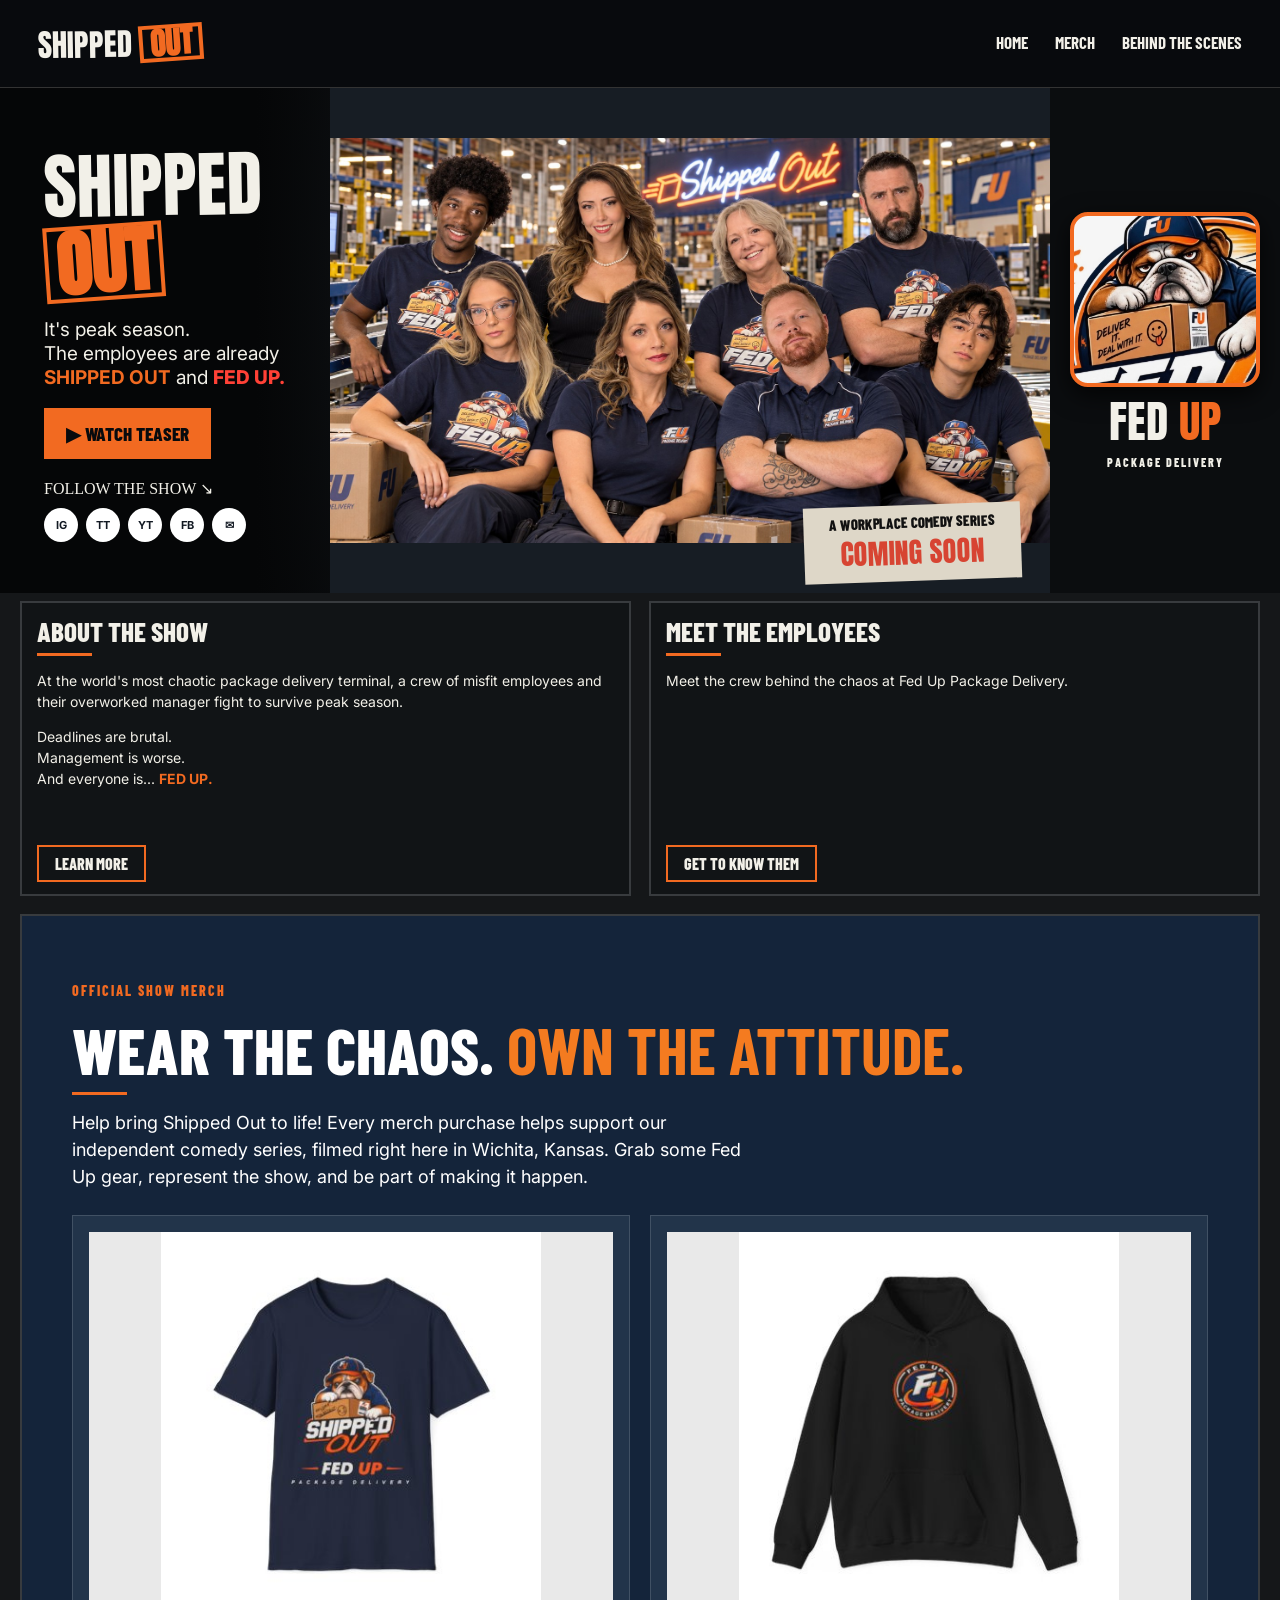
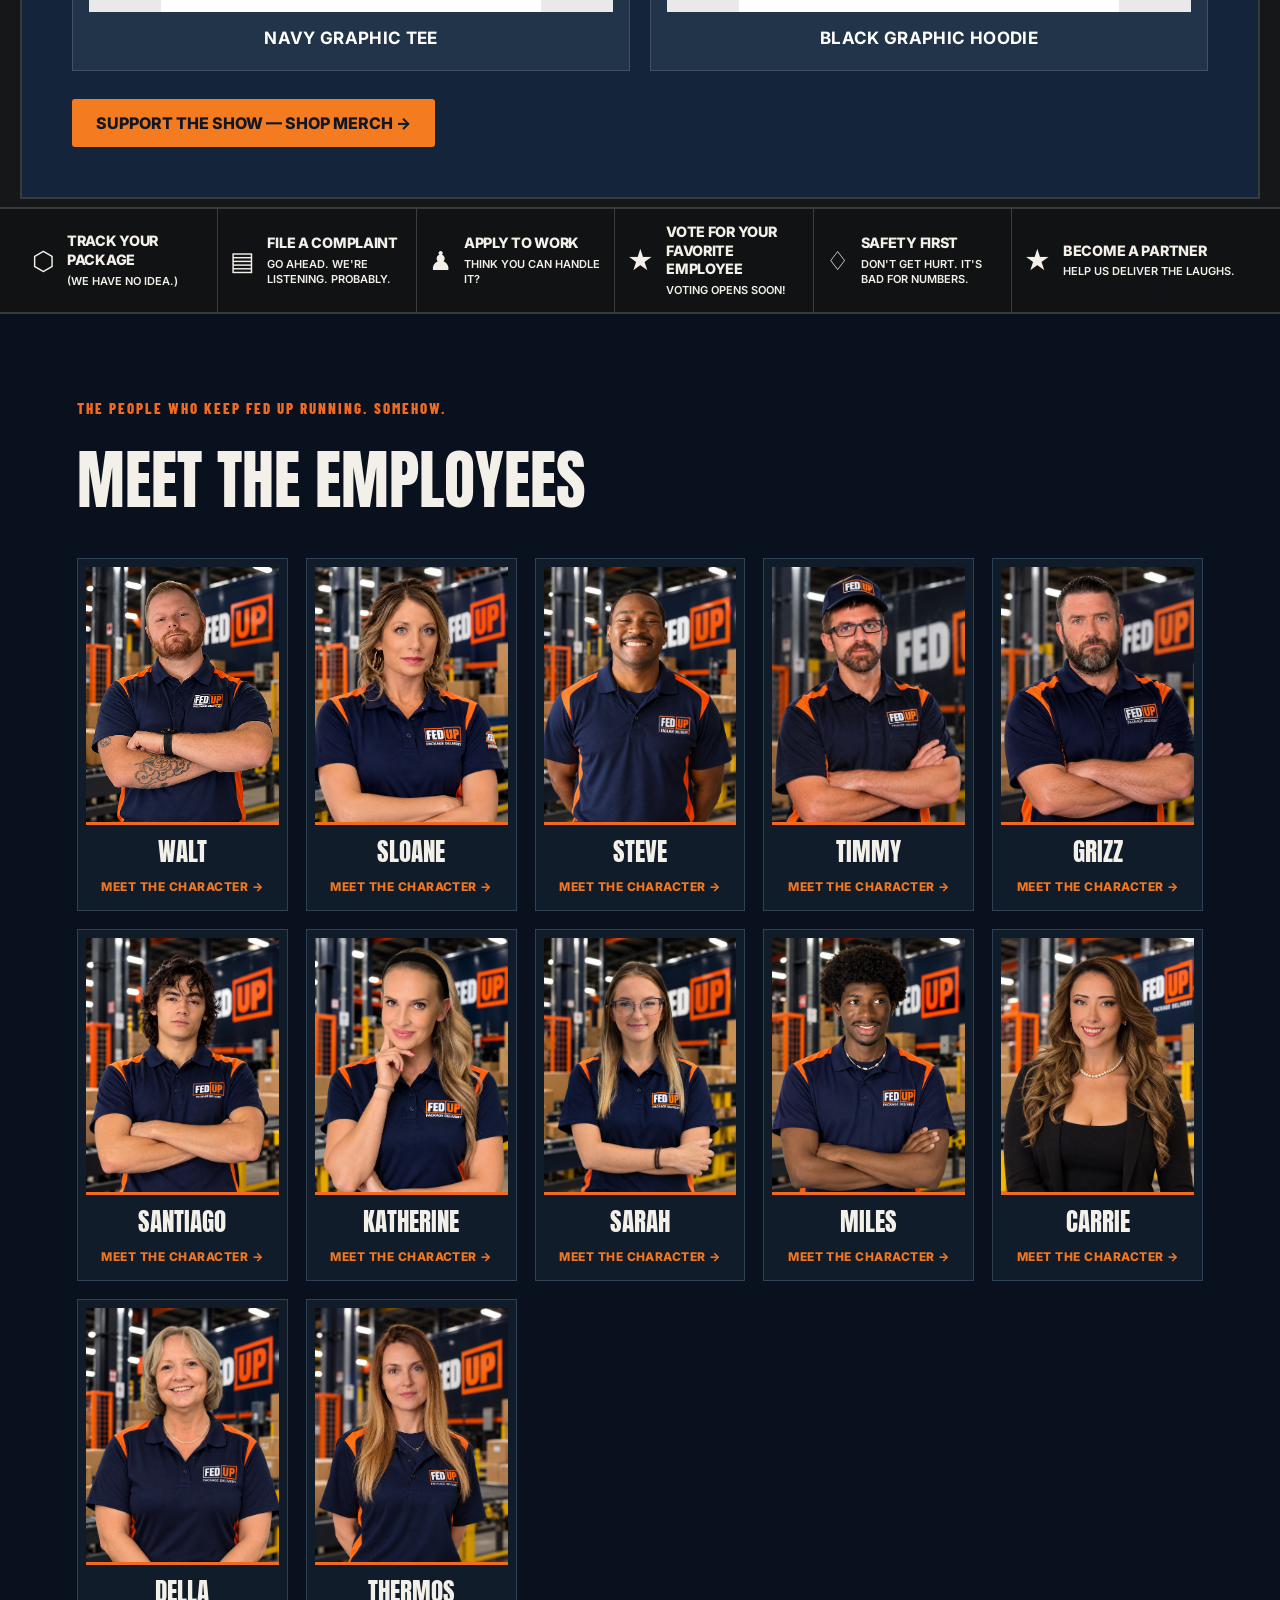
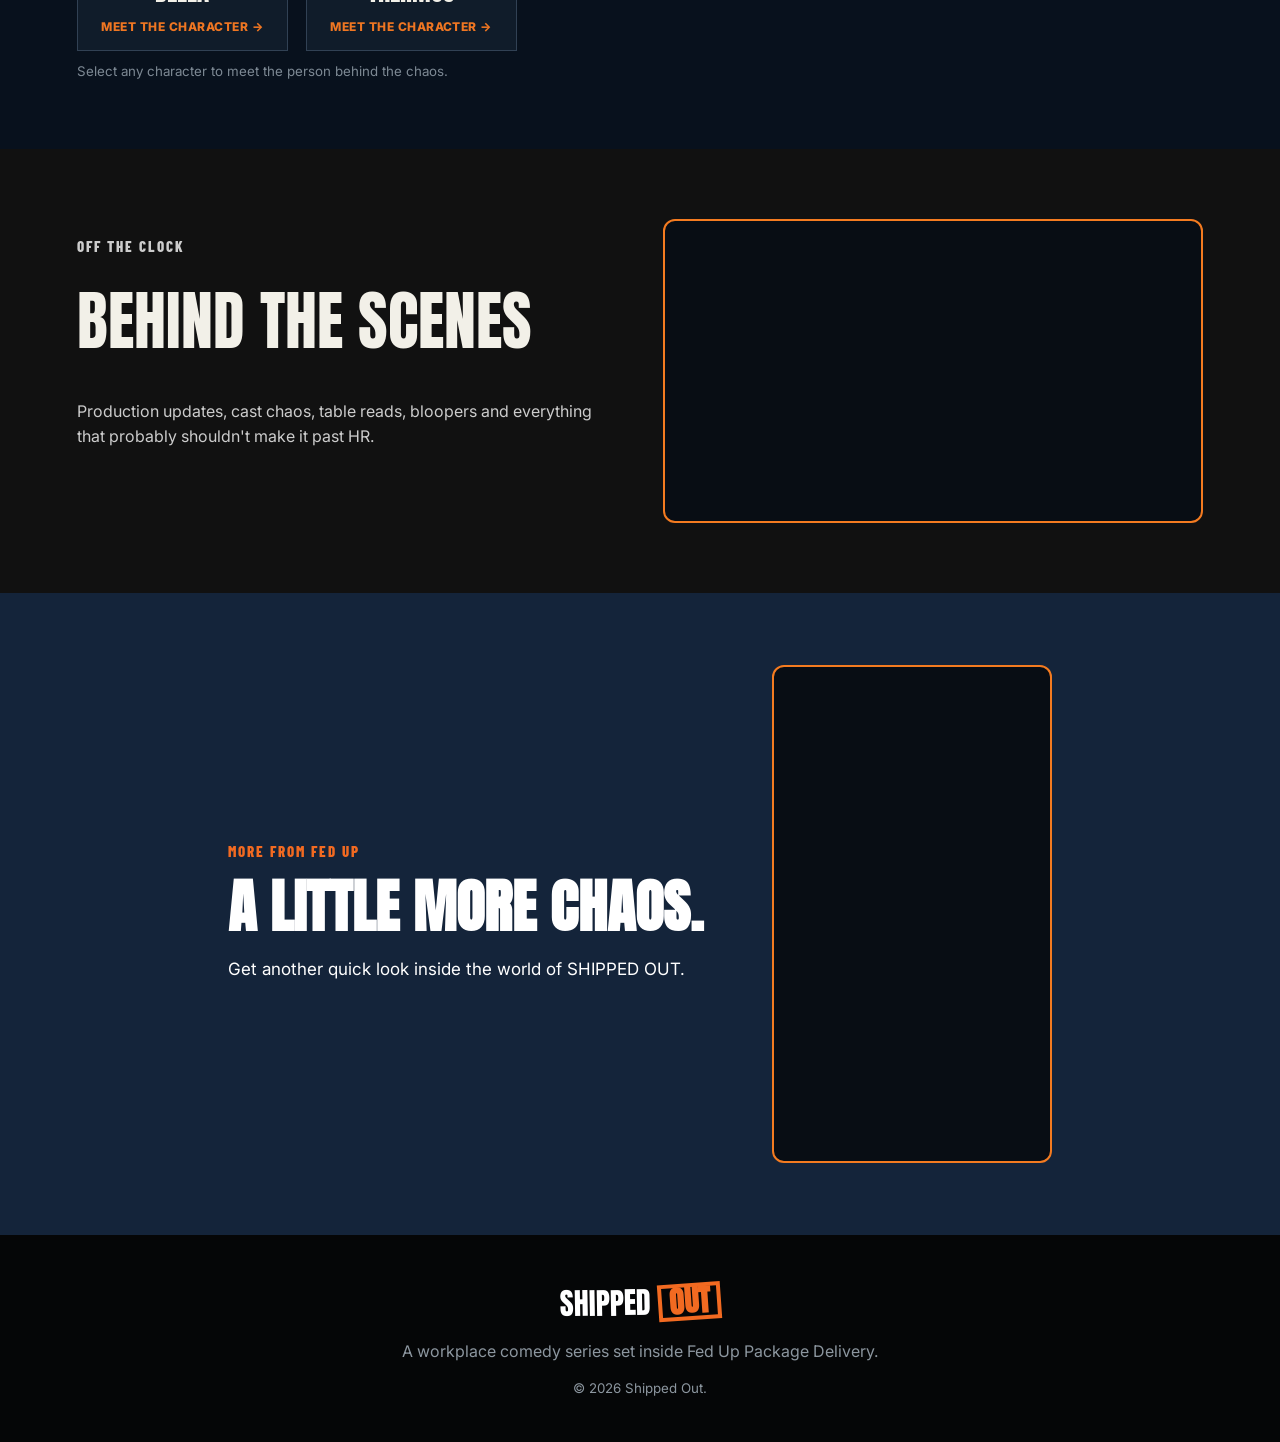
==== commit 9308f4b9: "Update index.html" ====
--- a/index.html
+++ b/index.html
@@ -181,6 +181,20 @@
   .corp .corp-action b { font-size: 15px; }
 }
 </style>
+<style id="partner-popup-styles">
+/* Partnership tile uses the same corporate-button layout and hover styling. */
+.corp .partner-tile{border-right:0}
+.partner-modal{position:fixed;box-sizing:border-box;width:min(520px,calc(100vw - 28px));max-width:none;max-height:85vh;overflow-y:auto;padding:clamp(20px,4vw,30px);background:#152337;color:#fff;border:2px solid #f47b20;border-radius:10px;box-shadow:0 24px 80px #000b}
+.partner-modal::backdrop{background:rgba(0,0,0,.82)}
+.partner-modal h2{font-family:Anton,'Barlow Condensed',sans-serif;font-size:clamp(28px,5vw,40px);line-height:1.1;color:#f47b20;margin:0 40px 14px 0}
+.partner-modal p{font-family:Inter,Arial,sans-serif;line-height:1.5}
+.partner-options p{padding:12px 0;border-bottom:1px solid #ffffff33}
+.partner-options strong{color:#f47b20}
+.partner-close{position:absolute;top:10px;right:10px;width:38px;height:38px;border:0;border-radius:50%;background:#f47b20;color:#101827;font-size:26px;cursor:pointer}
+.partner-email{display:block;margin-top:22px;padding:15px;background:#f47b20;color:#101827;text-align:center;text-decoration:none;font:800 14px Inter,Arial,sans-serif;border-radius:4px}
+.partner-email:hover,.partner-email:focus-visible{background:#fff;color:#152337}
+.partner-contact{text-align:center;font-size:13px;margin-top:18px}
+</style>
 </head>
 <body>
 <header><a class="logo mini" href="#home"><span>SHIPPED</span><b>OUT</b></a><button id="menu">☰</button><nav><a href="#home">HOME</a><a href="https://shipped-out.printify.me/" target="_blank" rel="noopener noreferrer">MERCH</a><a href="#behind">BEHIND THE SCENES</a></nav></header>
@@ -212,7 +226,8 @@
 <button type="button" class="corp-action" data-corp-open="apply"><span>♟</span><b>APPLY TO WORK<small>Think you can handle it?</small></b></button>
 <button type="button" class="corp-action" data-corp-open="vote"><span>★</span><b>VOTE FOR YOUR FAVORITE EMPLOYEE<small>Voting opens soon!</small></b></button>
 <button type="button" class="corp-action" data-corp-open="safety"><span>♢</span><b>SAFETY FIRST<small>Don't get hurt. It's bad for numbers.</small></b></button>
-<div class="tag">DELIVERING PACKAGES.<br/>DELIVERING PROBLEMS.<br/><strong>DELIVERING LAUGHS.</strong></div></section>
+<button type="button" class="corp-action partner-tile" onclick="document.getElementById('partnerModal').showModal()" aria-haspopup="dialog" aria-controls="partnerModal"><span>★</span><b>BECOME A PARTNER<small>HELP US DELIVER THE LAUGHS.</small></b></button>
+</section>
 <section class="characters" id="characters"><p class="eyebrow">THE PEOPLE WHO KEEP FED UP RUNNING. SOMEHOW.</p><h2>MEET THE EMPLOYEES</h2><div class="cards"><article class="cast-entry"><button aria-label="Read biography for Walt" class="cast-bio-trigger" data-role="Walt" type="button"><span aria-hidden="true" class="cast-photo"><img alt="" src="images/cast/Walt-grid.jpg" data-cast-image="Walt" data-grid-test="true" hidden="" loading="lazy"/><span class="cast-photo-fallback">PHOTO</span></span><span class="cast-character">WALT</span><span class="cast-cta">MEET THE CHARACTER →</span></button></article><article class="cast-entry"><button aria-label="Read biography for Sloane" class="cast-bio-trigger" data-role="Sloane" type="button"><span aria-hidden="true" class="cast-photo"> <img alt="" data-cast-image="Sloane" hidden="" loading="lazy"/> <span class="cast-photo-fallback">PHOTO</span> </span><span class="cast-character">SLOANE</span><span class="cast-cta">MEET THE CHARACTER →</span></button></article><article class="cast-entry"><button aria-label="Read biography for Steve" class="cast-bio-trigger" data-role="Steve" type="button"><span aria-hidden="true" class="cast-photo"><img alt="" data-cast-image="Steve" hidden="" loading="lazy"/><span class="cast-photo-fallback">PHOTO</span></span><span class="cast-character">STEVE</span><span class="cast-cta">MEET THE CHARACTER →</span></button></article><article class="cast-entry"><button aria-label="Read biography for Timmy" class="cast-bio-trigger" data-role="Timmy" type="button"><span aria-hidden="true" class="cast-photo"><img alt="" data-cast-image="Timmy" hidden="" loading="lazy"/><span class="cast-photo-fallback">PHOTO</span></span><span class="cast-character">TIMMY</span><span class="cast-cta">MEET THE CHARACTER →</span></button></article><article class="cast-entry"><button aria-label="Read biography for Grizz" class="cast-bio-trigger" data-role="Grizz" type="button"><span aria-hidden="true" class="cast-photo"><img alt="" data-cast-image="Grizz" hidden="" loading="lazy"/><span class="cast-photo-fallback">PHOTO</span></span><span class="cast-character">GRIZZ</span><span class="cast-cta">MEET THE CHARACTER →</span></button></article><article class="cast-entry"><button aria-label="Read biography for Santiago" class="cast-bio-trigger" data-role="Burnout" type="button"><span aria-hidden="true" class="cast-photo"><img alt="" data-cast-image="Burnout" hidden="" loading="lazy"/><span class="cast-photo-fallback">PHOTO</span></span><span class="cast-character">SANTIAGO</span><span class="cast-cta">MEET THE CHARACTER →</span></button></article><article class="cast-entry"><button aria-label="Read biography for Katherine" class="cast-bio-trigger" data-role="Perfectionist" type="button"><span aria-hidden="true" class="cast-photo"><img alt="" data-cast-image="Perfectionist" hidden="" loading="lazy"/><span class="cast-photo-fallback">PHOTO</span></span><span class="cast-character">KATHERINE</span><span class="cast-cta">MEET THE CHARACTER →</span></button></article><article class="cast-entry"><button aria-label="Read biography for Sarah" class="cast-bio-trigger" data-role="Conspiracy Theorist" type="button"><span aria-hidden="true" class="cast-photo"><img alt="" data-cast-image="ConspiracyTheorist" hidden="" loading="lazy"/><span class="cast-photo-fallback">PHOTO</span></span><span class="cast-character">SARAH</span><span class="cast-cta">MEET THE CHARACTER →</span></button></article><article class="cast-entry"><button aria-label="Read biography for Miles" class="cast-bio-trigger" data-role="Rookie" type="button"><span aria-hidden="true" class="cast-photo"><img alt="" data-cast-image="Rookie" hidden="" loading="lazy"/><span class="cast-photo-fallback">PHOTO</span></span><span class="cast-character">MILES</span><span class="cast-cta">MEET THE CHARACTER →</span></button></article><article class="cast-entry"><button aria-label="Read biography for Carrie" class="cast-bio-trigger" data-role="HR Lady" type="button"><span aria-hidden="true" class="cast-photo"><img alt="" data-cast-image="HR Lady" hidden="" loading="lazy"/><span class="cast-photo-fallback">PHOTO</span></span><span class="cast-character">CARRIE</span><span class="cast-cta">MEET THE CHARACTER →</span></button></article><article class="cast-entry"><button aria-label="Read biography for Della" class="cast-bio-trigger" data-role="Security Guard" type="button"><span aria-hidden="true" class="cast-photo"><img alt="" data-cast-image="Security" hidden="" loading="lazy"/><span class="cast-photo-fallback">PHOTO</span></span><span class="cast-character">DELLA</span><span class="cast-cta">MEET THE CHARACTER →</span></button></article><article class="cast-entry"><button aria-label="Read biography for Thermos" class="cast-bio-trigger" data-role="Thermos" type="button"><span aria-hidden="true" class="cast-photo"><img alt="" data-cast-image="Thermos" hidden="" loading="lazy"/><span class="cast-photo-fallback">PHOTO</span></span><span class="cast-character">THERMOS</span><span class="cast-cta">MEET THE CHARACTER →</span></button></article></div><small>Select any character to meet the person behind the chaos.</small></section>
 <section class="behind" id="behind"><div><p class="eyebrow">OFF THE CLOCK</p><h2>BEHIND THE SCENES</h2><p>Production updates, cast chaos, table reads, bloopers and everything that probably shouldn't make it past HR.</p></div><div class="shipped-teaser-preview" id="teaser"><iframe src="https://www.youtube-nocookie.com/embed/FwFNcczOcqc" title="Shipped Out official teaser" loading="lazy" allow="accelerometer; autoplay; clipboard-write; encrypted-media; gyroscope; picture-in-picture; web-share" referrerpolicy="strict-origin-when-cross-origin" allowfullscreen></iframe></div></section>
 <style id="shipped-teaser-preview-styles">
@@ -370,4 +385,45 @@
  });
 })();
 </script>
+  <dialog id="partnerModal" class="partner-modal" aria-labelledby="partnerModalTitle">
+  <button class="partner-close"
+    onclick="document.getElementById('partnerModal').close()"
+    aria-label="Close">&times;</button>
+
+  <h2 id="partnerModalTitle">PARTNER WITH SHIPPED OUT</h2>
+  <p>Big laughs. Local roots. Real opportunities.</p>
+
+  <p>
+    Join us in bringing a Wichita-made workplace
+    comedy to life!
+  </p>
+
+  <div class="partner-options">
+    <p><strong>ADVERTISING PARTNERS</strong><br>
+    $1,000–$10,000 | Branded comedy, promotion
+    and business exposure.</p>
+
+    <p><strong>PRODUCTION PARTNERS</strong><br>
+    $1,000–$10,000 | Support local filmmaking
+    and receive partner recognition.</p>
+
+    <p><strong>IN-KIND PARTNERS</strong><br>
+    Locations, lodging, transportation,
+    catering, equipment and services.</p>
+
+    <p><strong>CUSTOM PARTNERSHIPS</strong><br>
+    Larger and tailored opportunities available.</p>
+  </div>
+
+  <a class="partner-email"
+     href="mailto:contact@shippedoutseries.com?subject=Shipped%20Out%20Partnership%20Inquiry">
+    EMAIL JESSE ABOUT PARTNERSHIP
+  </a>
+
+  <p class="partner-contact">
+    Jesse Bailey<br>
+    contact@shippedoutseries.com
+  </p>
+</dialog>
 </body></html>
+
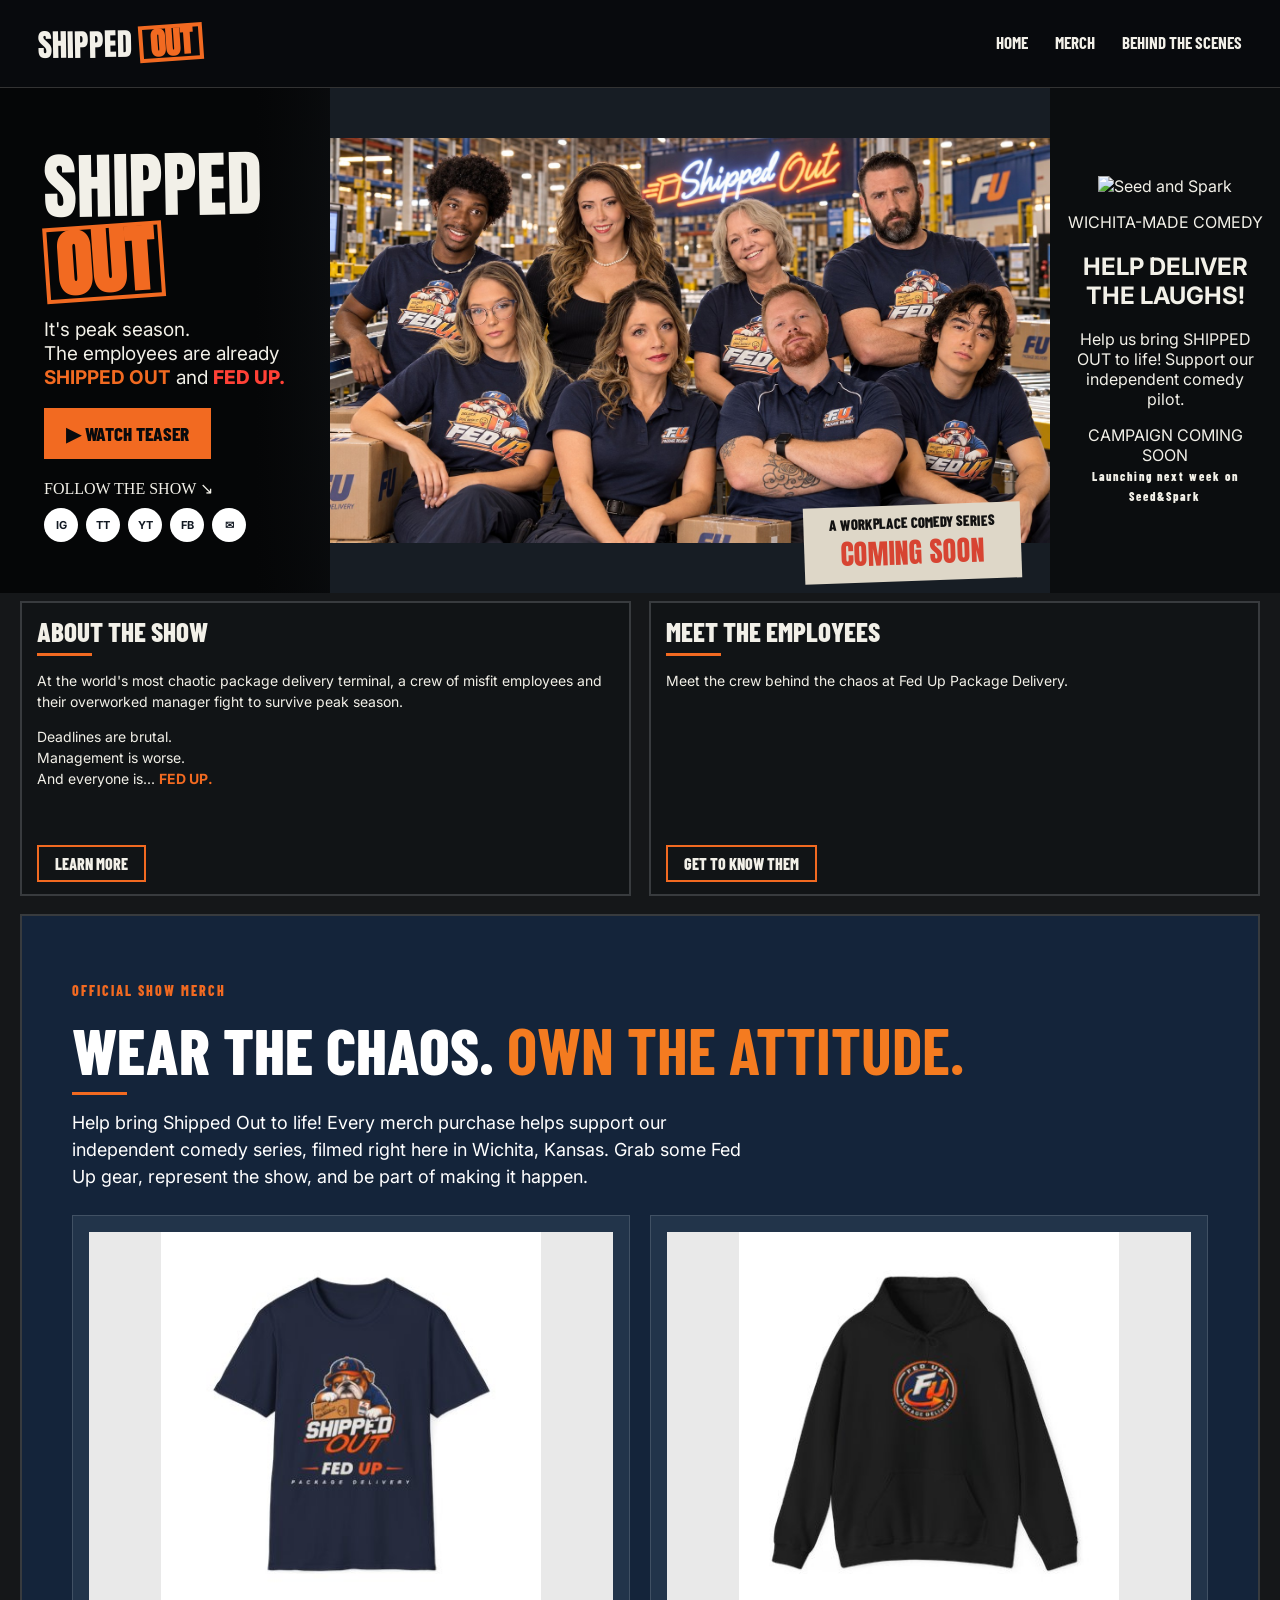
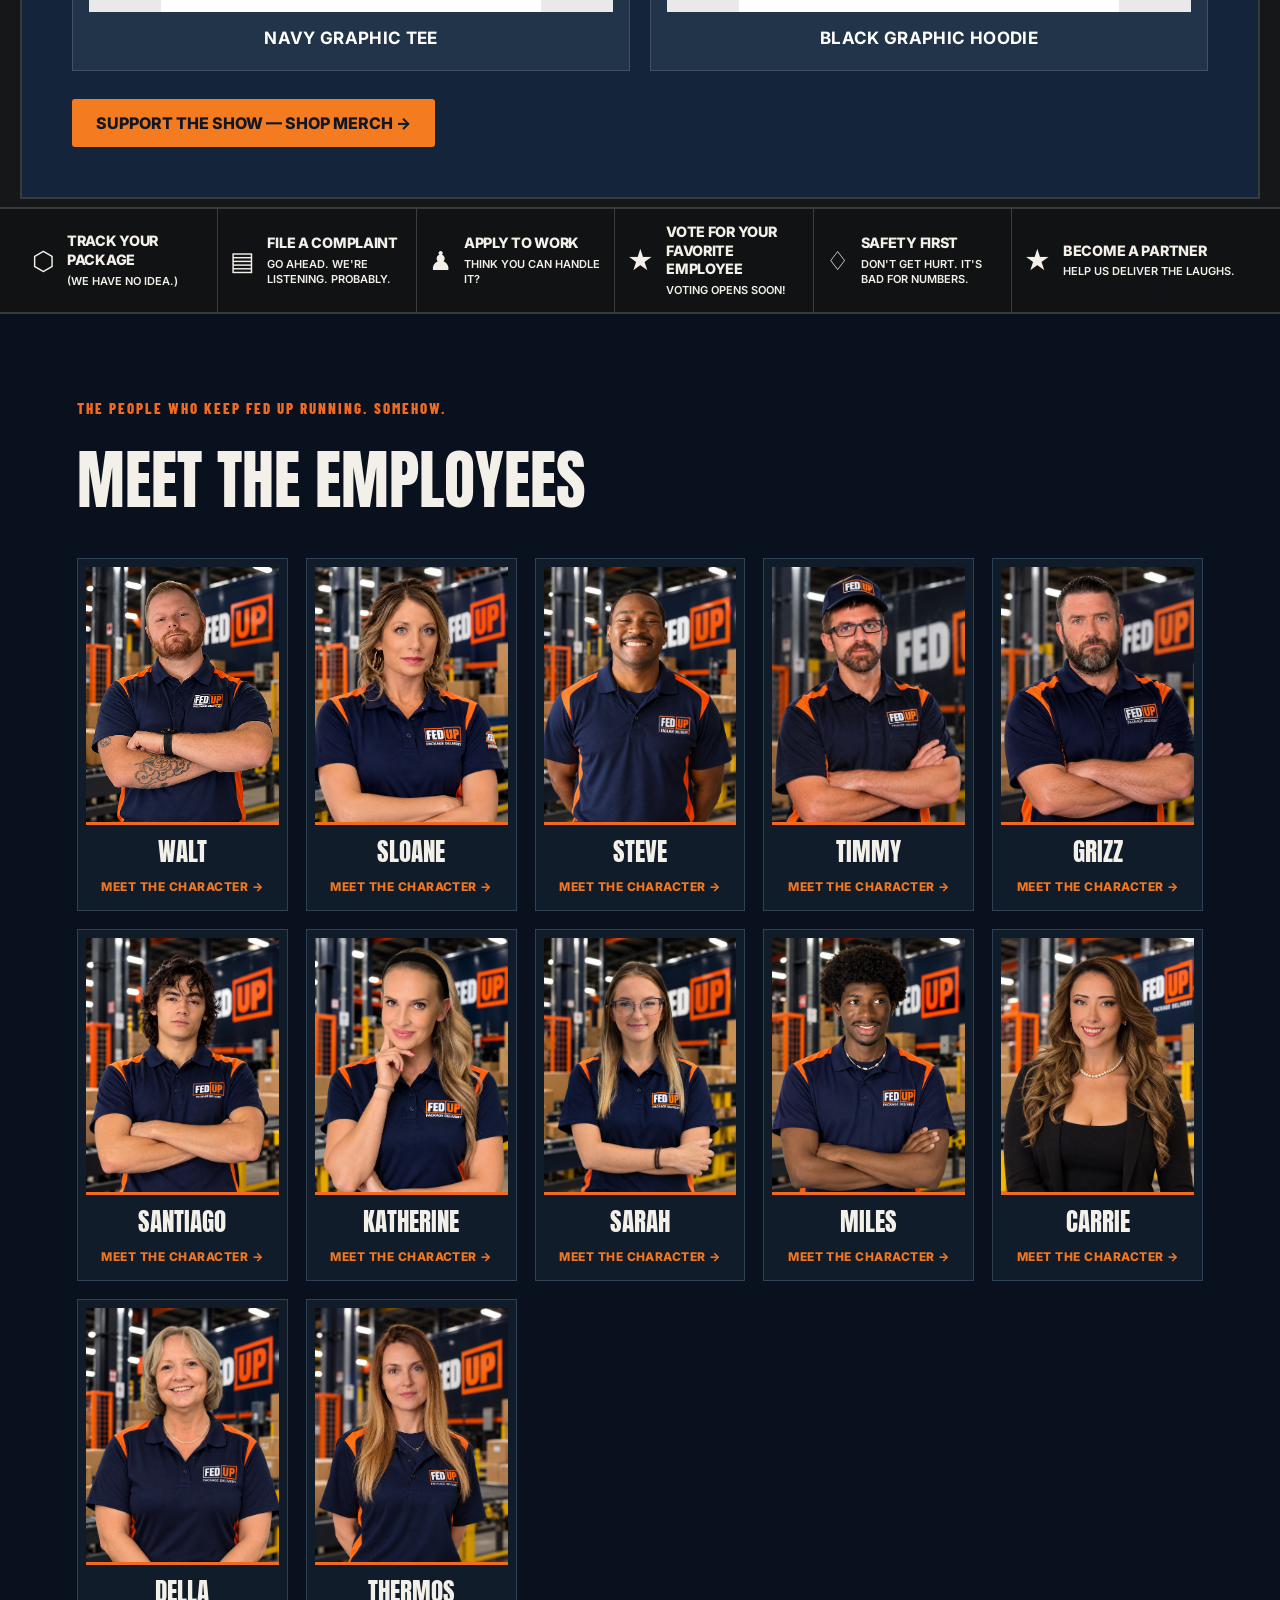
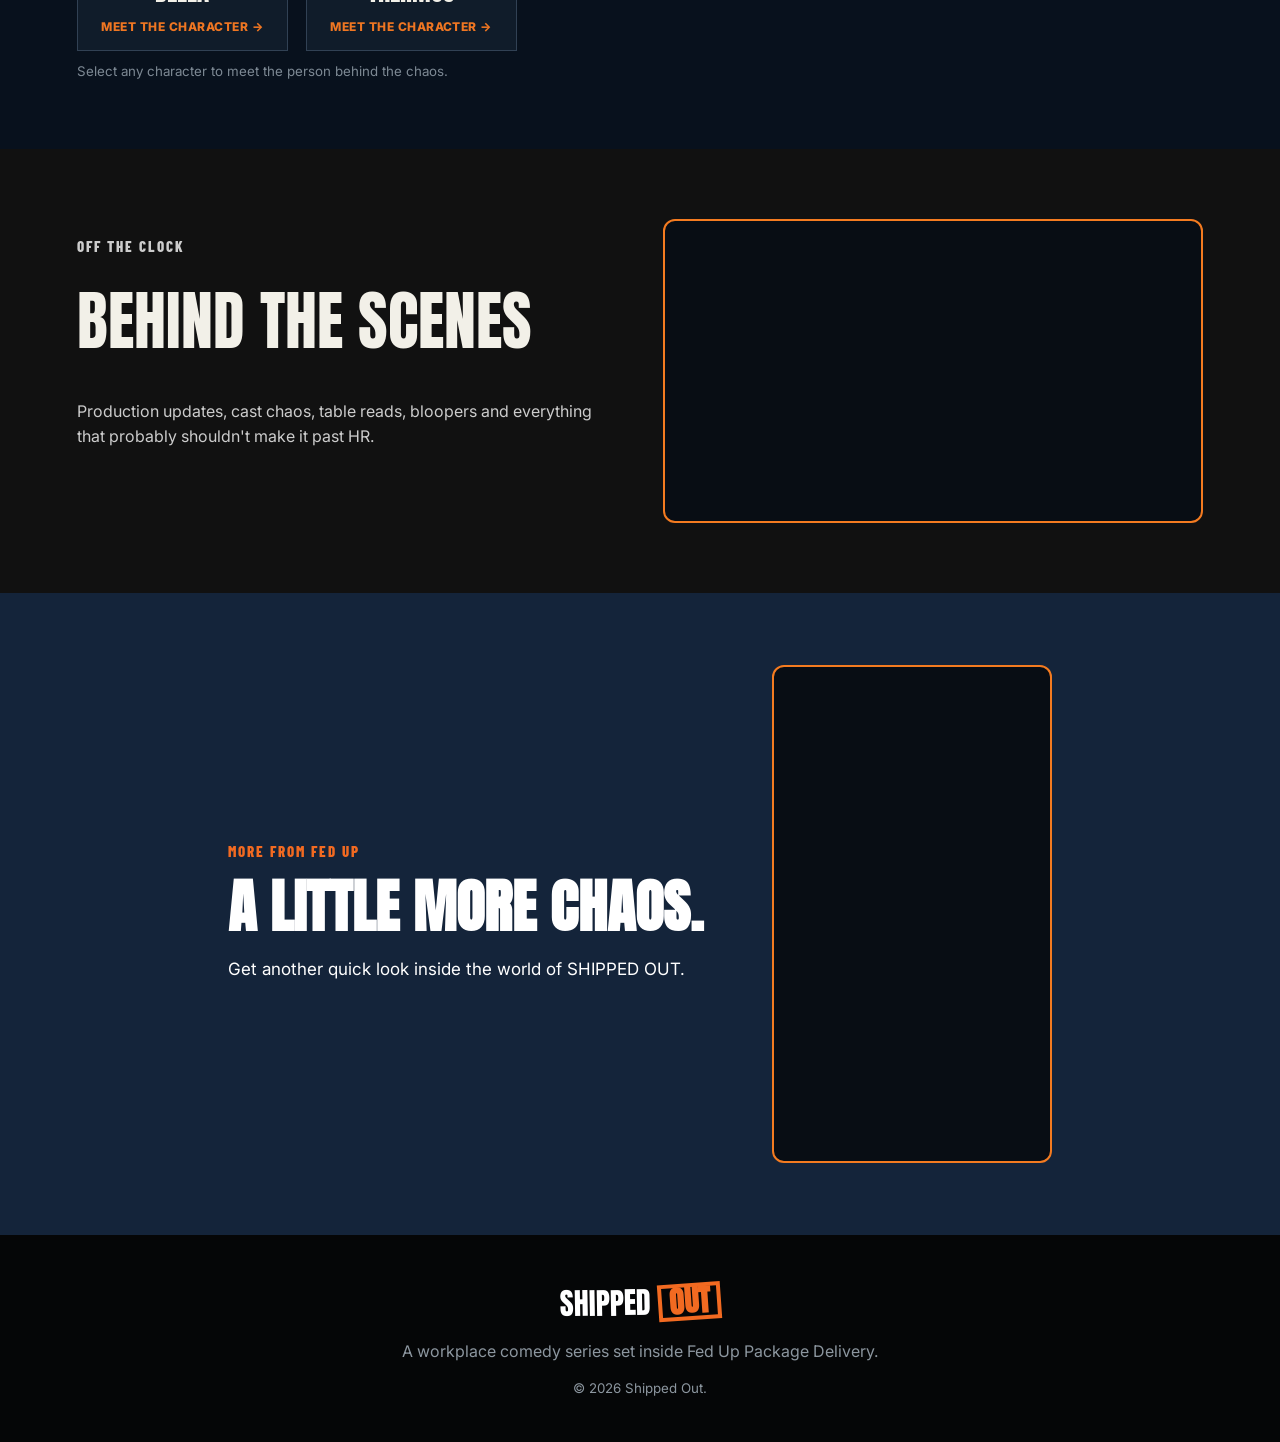
==== commit c5dd115d: "Update index.html" ====
--- a/index.html
+++ b/index.html
@@ -208,11 +208,32 @@
 <a aria-label="Email Shipped Out" href="mailto:contact@shippedoutseries.com">✉</a>
 </div></div></div>
 <div class="stage"><div class="warehouse">FED <strong>UP</strong><small>PACKAGE DELIVERY</small></div><div class="cast cast-single"><img alt="Shipped Out cast group photo" onerror="this.style.display='none';this.parentElement.classList.add('missing-photo')" src="images/cast-group.jpg"/><span class="photo-fallback">CAST GROUP PHOTO COMING SOON</span></div><div class="stamp">A WORKPLACE COMEDY SERIES<b>COMING SOON</b></div></div>
-<aside class="fedup">
-<div aria-label="Fed Up bulldog brand artwork" class="bulldog-photo" role="img"></div>
-<strong>FED <em>UP</em></strong>
-<small>PACKAGE DELIVERY</small>
+
+<aside class="fedup seed-spark-panel">
+  <div class="seed-spark-content">
+
+    <img src="images/seed.png"
+         alt="Seed and Spark"
+         class="seed-spark-logo">
+
+    <p class="seed-spark-label">WICHITA-MADE COMEDY</p>
+
+    <h2>HELP DELIVER<br>THE LAUGHS!</h2>
+
+    <p class="seed-spark-description">
+      Help us bring SHIPPED OUT to life!
+      Support our independent comedy pilot.
+    </p>
+
+    <div class="seed-spark-button">
+      CAMPAIGN COMING SOON
+    </div>
+
+    <small>Launching next week on Seed&Spark</small>
+
+  </div>
 </aside>
+
 </section>
 <section class="dash">
 <article id="show"><h2>ABOUT THE SHOW</h2><p>At the world's most chaotic package delivery terminal, a crew of misfit employees and their overworked manager fight to survive peak season.</p><p>Deadlines are brutal.<br/>Management is worse.<br/>And everyone is... <b>FED UP.</b></p><a class="smallbtn" href="#behind">LEARN MORE</a></article>
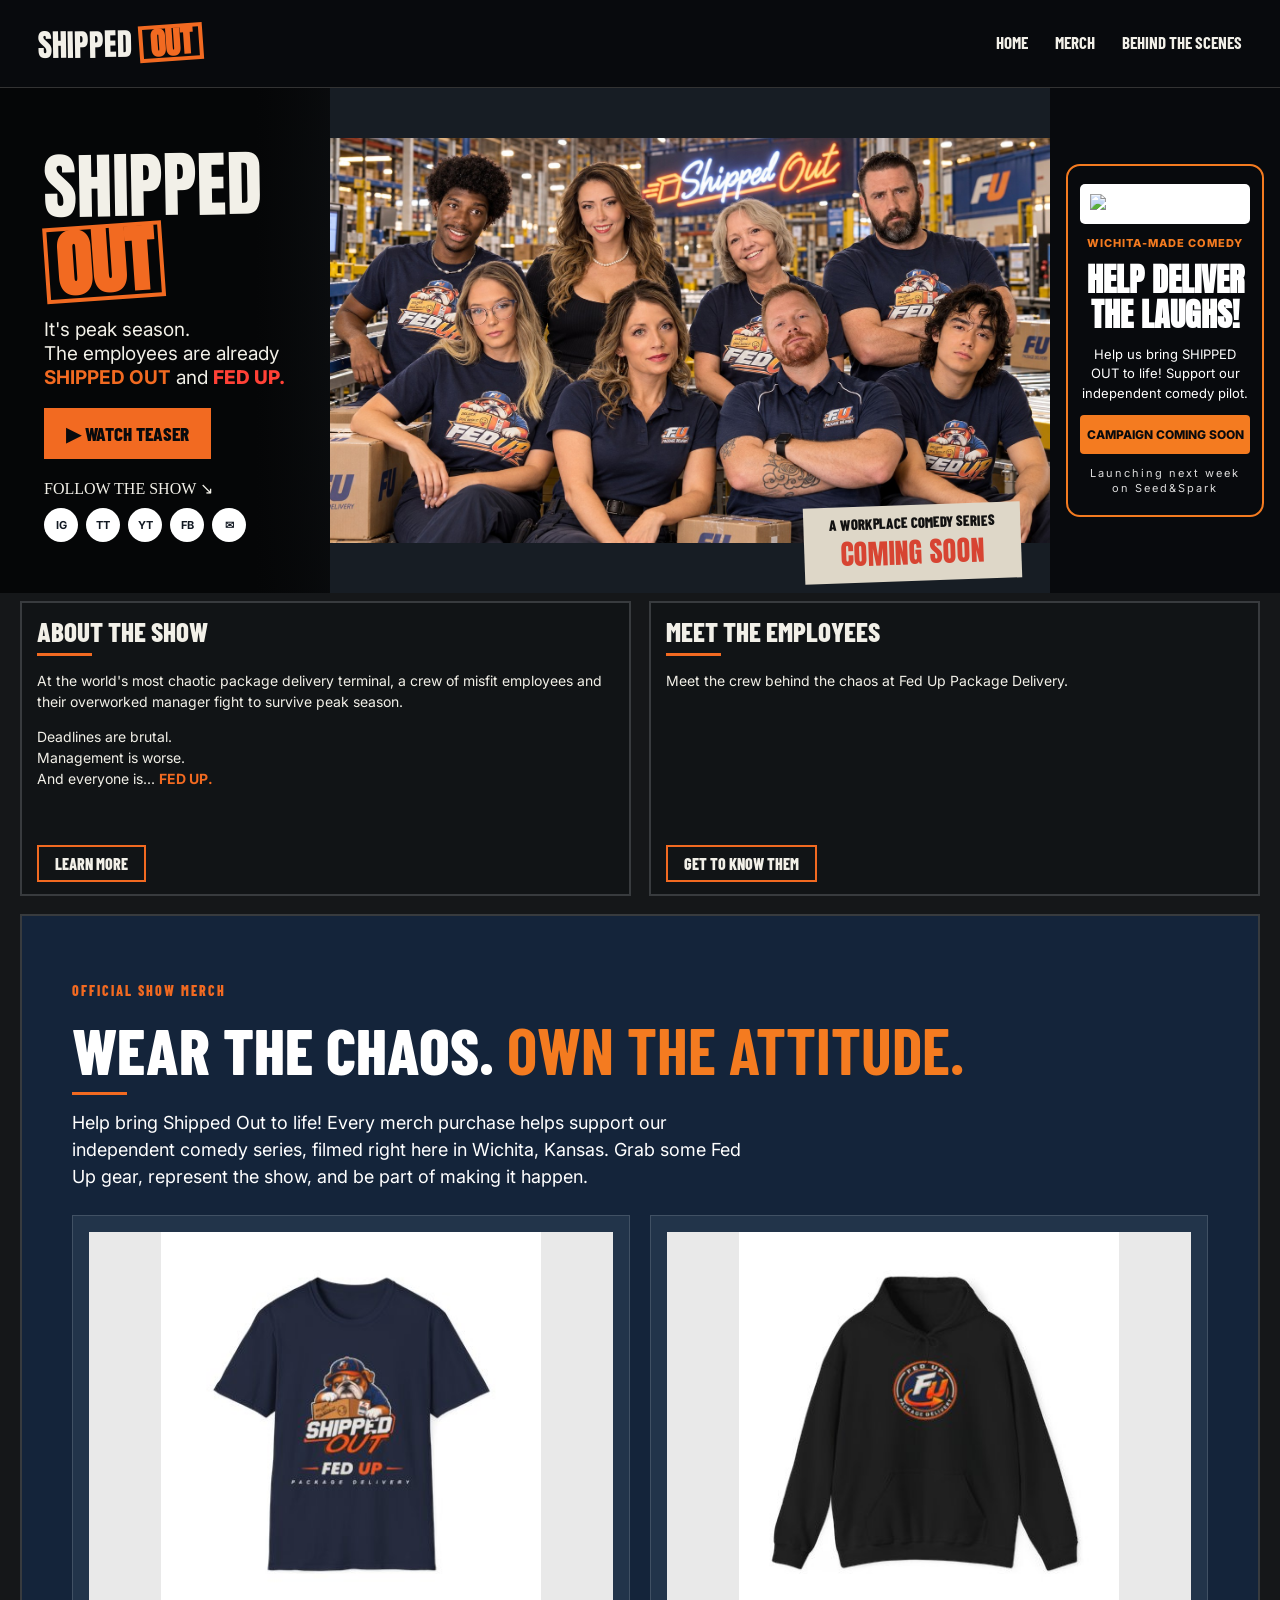
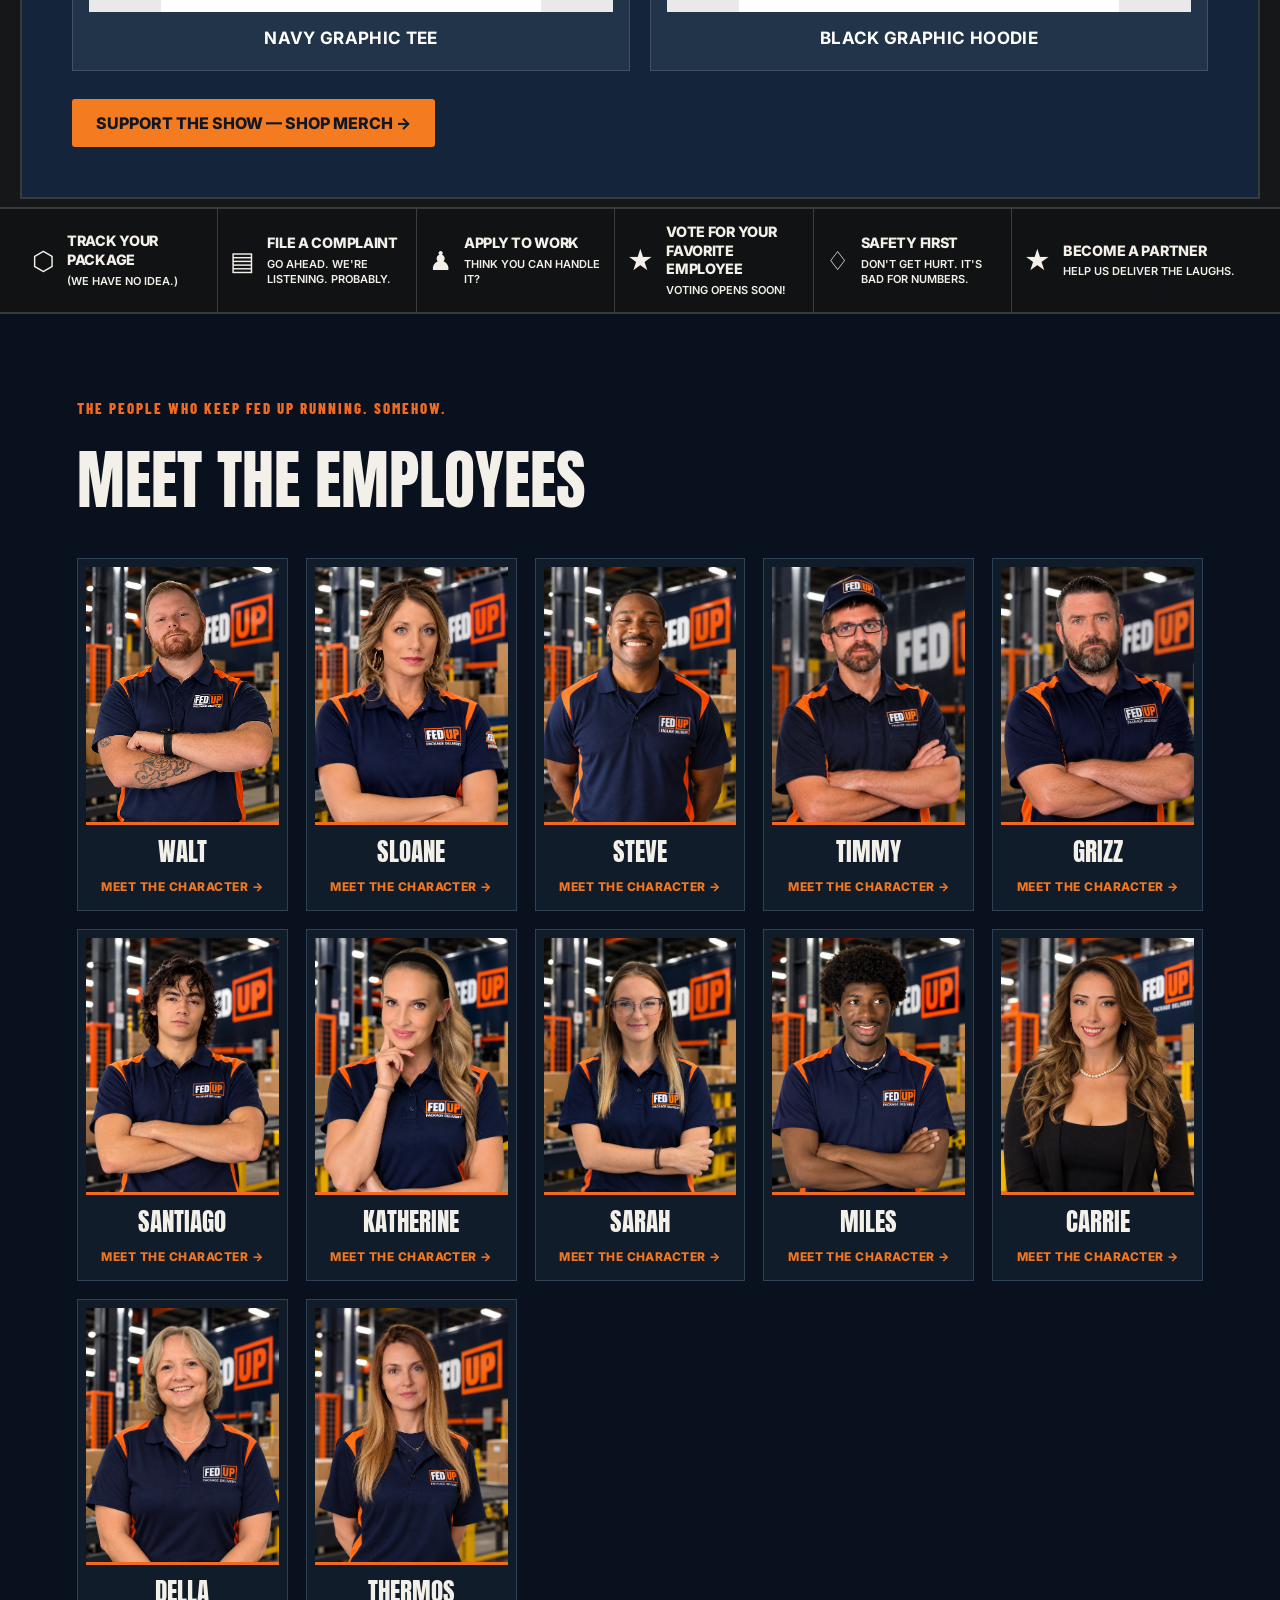
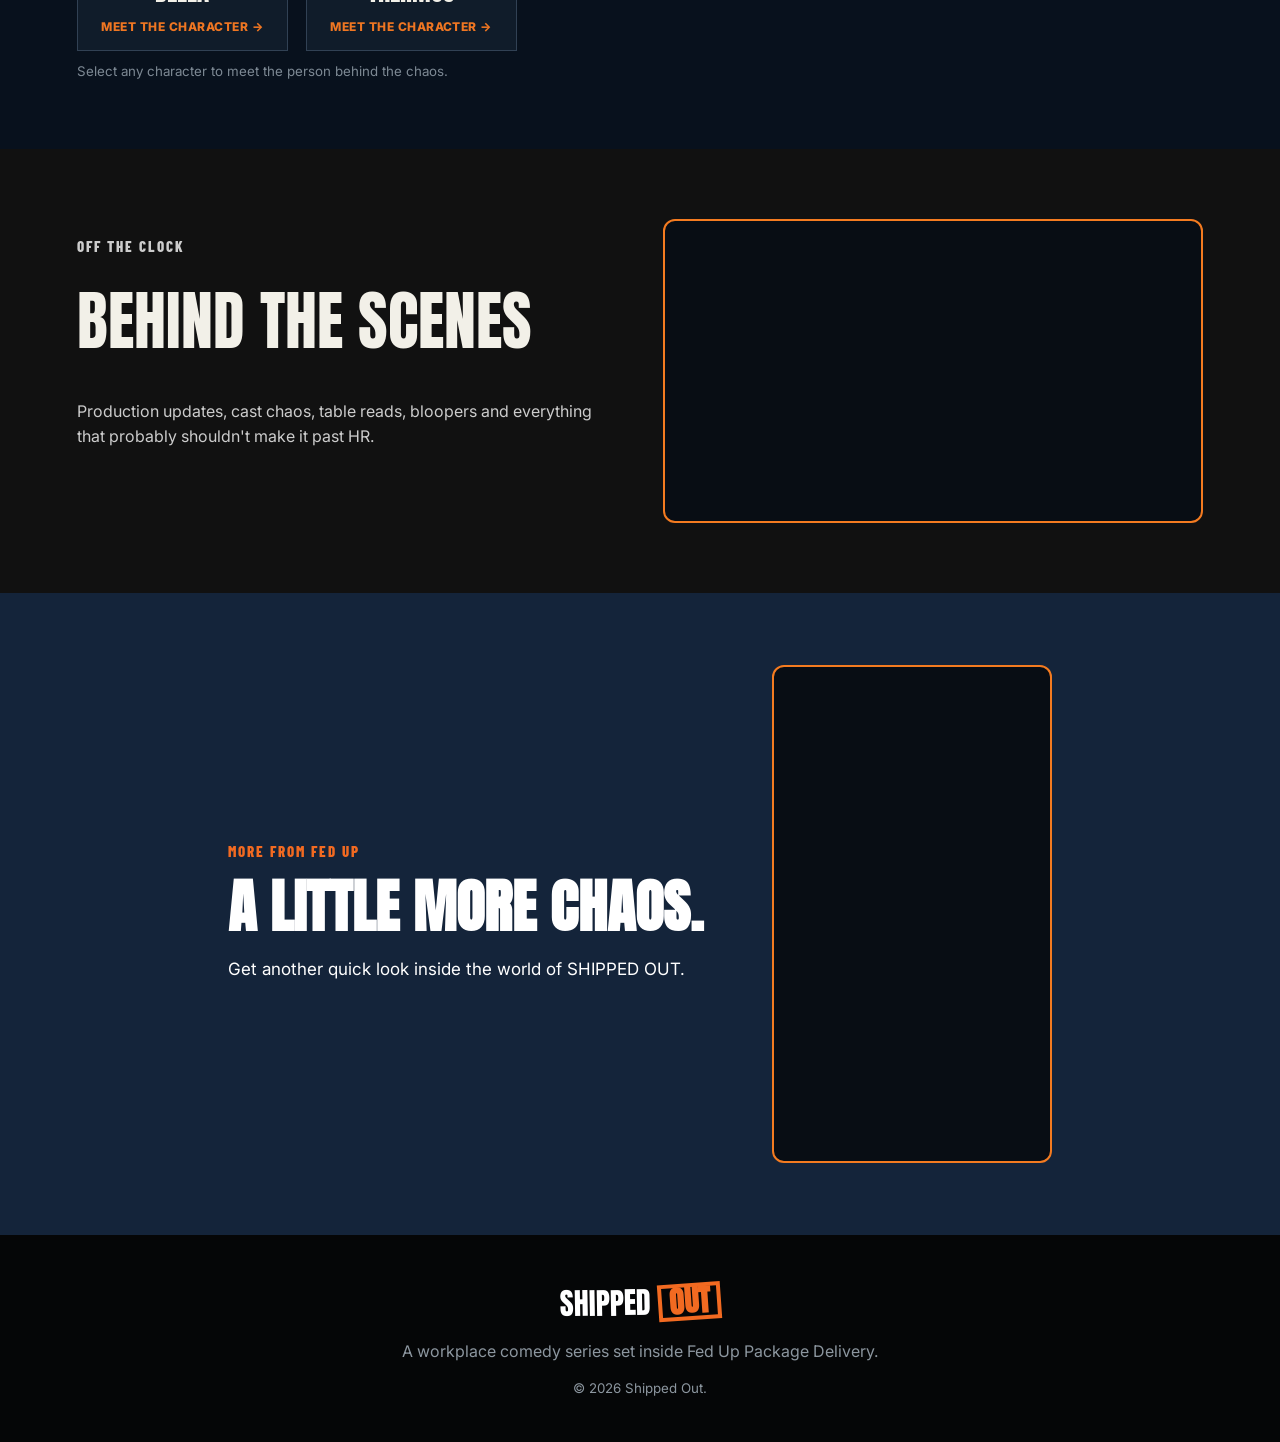
==== commit e625cd73: "Update index.html" ====
--- a/index.html
+++ b/index.html
@@ -195,6 +195,80 @@
 .partner-email:hover,.partner-email:focus-visible{background:#fff;color:#152337}
 .partner-contact{text-align:center;font-size:13px;margin-top:18px}
 </style>
+  
+<style id="seed-spark-styles">
+.hero .seed-spark-panel {
+  display: flex;
+  align-items: center;
+  justify-content: center;
+  padding: 16px;
+  box-sizing: border-box;
+  background: #080a0d;
+  color: white;
+  text-align: center;
+  min-width: 0;
+}
+
+.seed-spark-content {
+  display: flex;
+  flex-direction: column;
+  align-items: center;
+  gap: 12px;
+  width: 100%;
+  max-width: 270px;
+  padding: 18px 12px;
+  box-sizing: border-box;
+  border: 2px solid #f47b20;
+  border-radius: 14px;
+}
+
+.seed-spark-logo {
+  display: block;
+  width: 100%;
+  max-width: 200px;
+  height: auto;
+  padding: 10px;
+  box-sizing: border-box;
+  background: #fff;
+  border-radius: 5px;
+}
+
+.seed-spark-label {
+  margin: 0;
+  color: #f47b20;
+  font: 800 11px Inter, sans-serif;
+  letter-spacing: 1px;
+}
+
+.seed-spark-content h2 {
+  margin: 0;
+  color: white;
+  font-family: Anton, sans-serif;
+  font-size: clamp(23px, 2.5vw, 34px);
+  line-height: 1.1;
+}
+
+.seed-spark-description {
+  margin: 0;
+  font: 13px/1.5 Inter, sans-serif;
+}
+
+.seed-spark-button {
+  width: 100%;
+  padding: 12px 5px;
+  box-sizing: border-box;
+  background: #f47b20;
+  color: #080a0d;
+  font: 800 12px Inter, sans-serif;
+  border-radius: 4px;
+}
+
+.seed-spark-content small {
+  color: #ddd;
+  font: 11px/1.4 Inter, sans-serif;
+}
+</style>
+
 </head>
 <body>
 <header><a class="logo mini" href="#home"><span>SHIPPED</span><b>OUT</b></a><button id="menu">☰</button><nav><a href="#home">HOME</a><a href="https://shipped-out.printify.me/" target="_blank" rel="noopener noreferrer">MERCH</a><a href="#behind">BEHIND THE SCENES</a></nav></header>
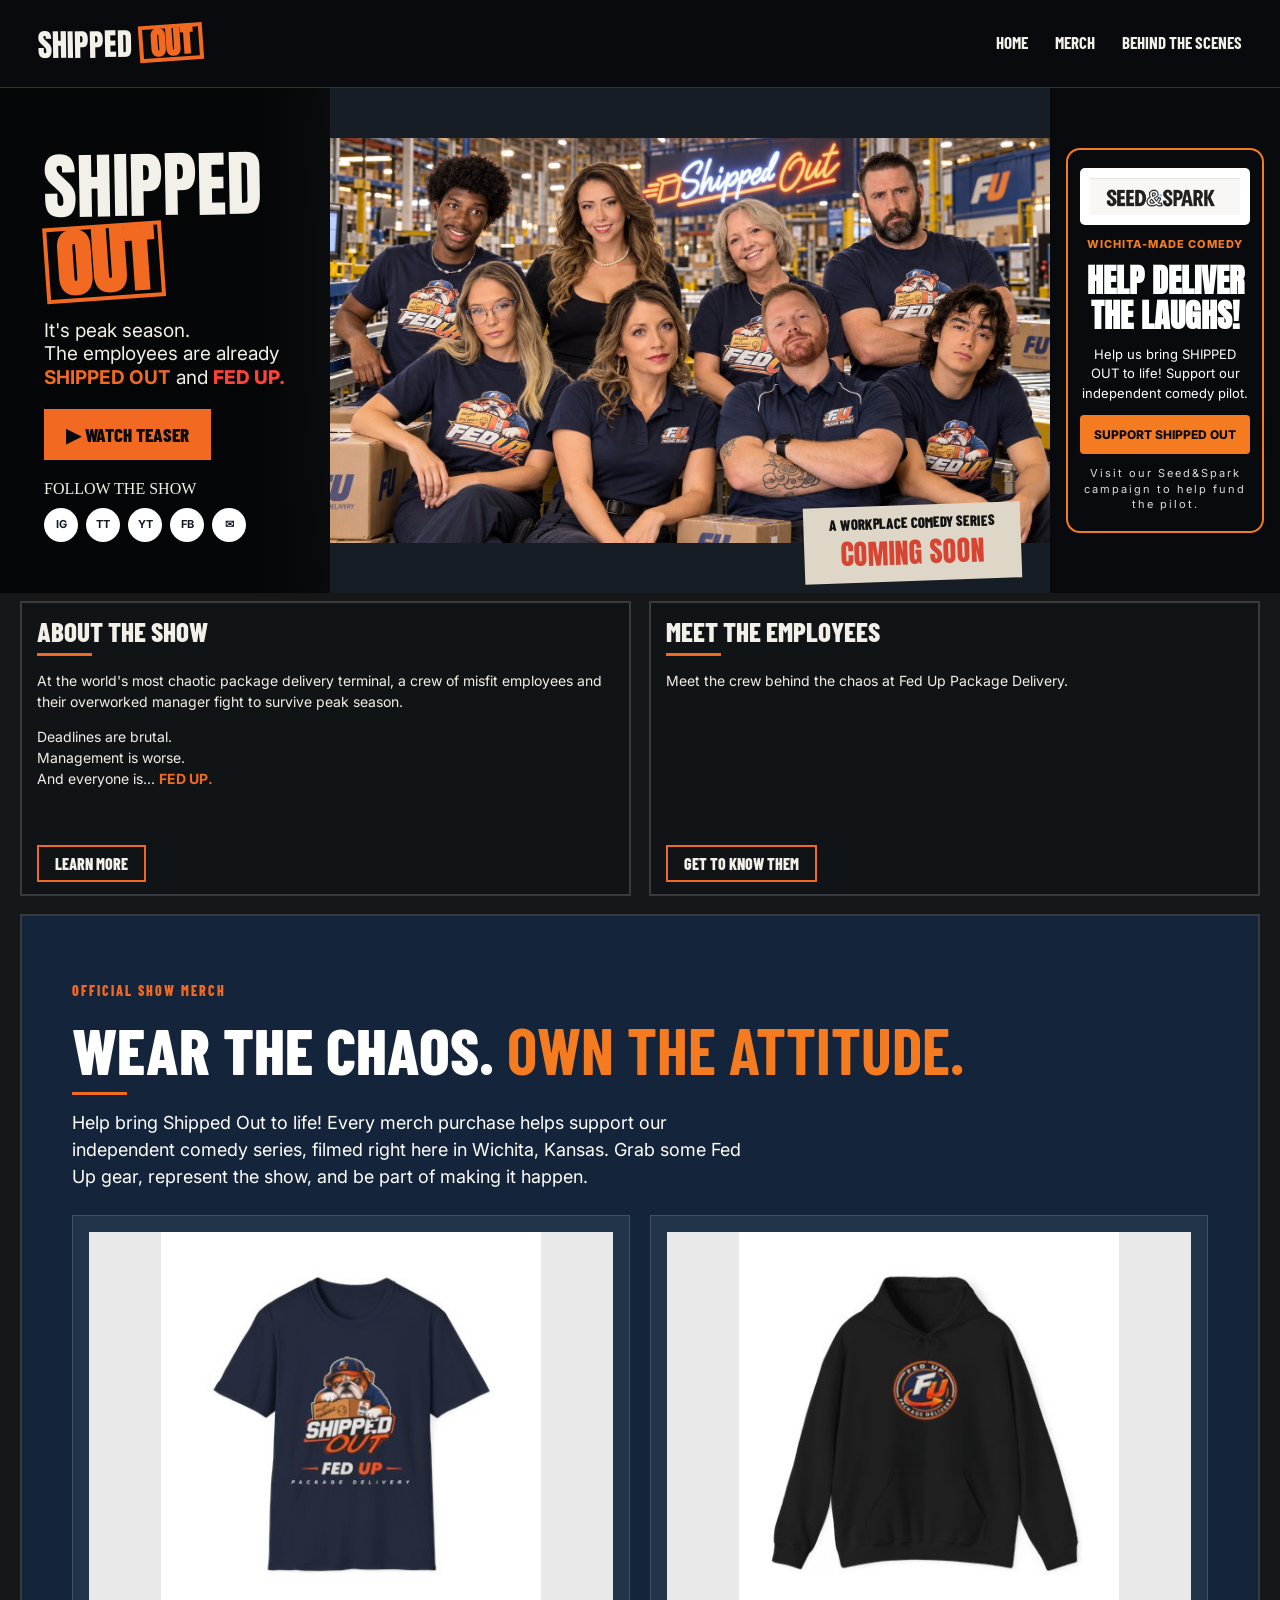
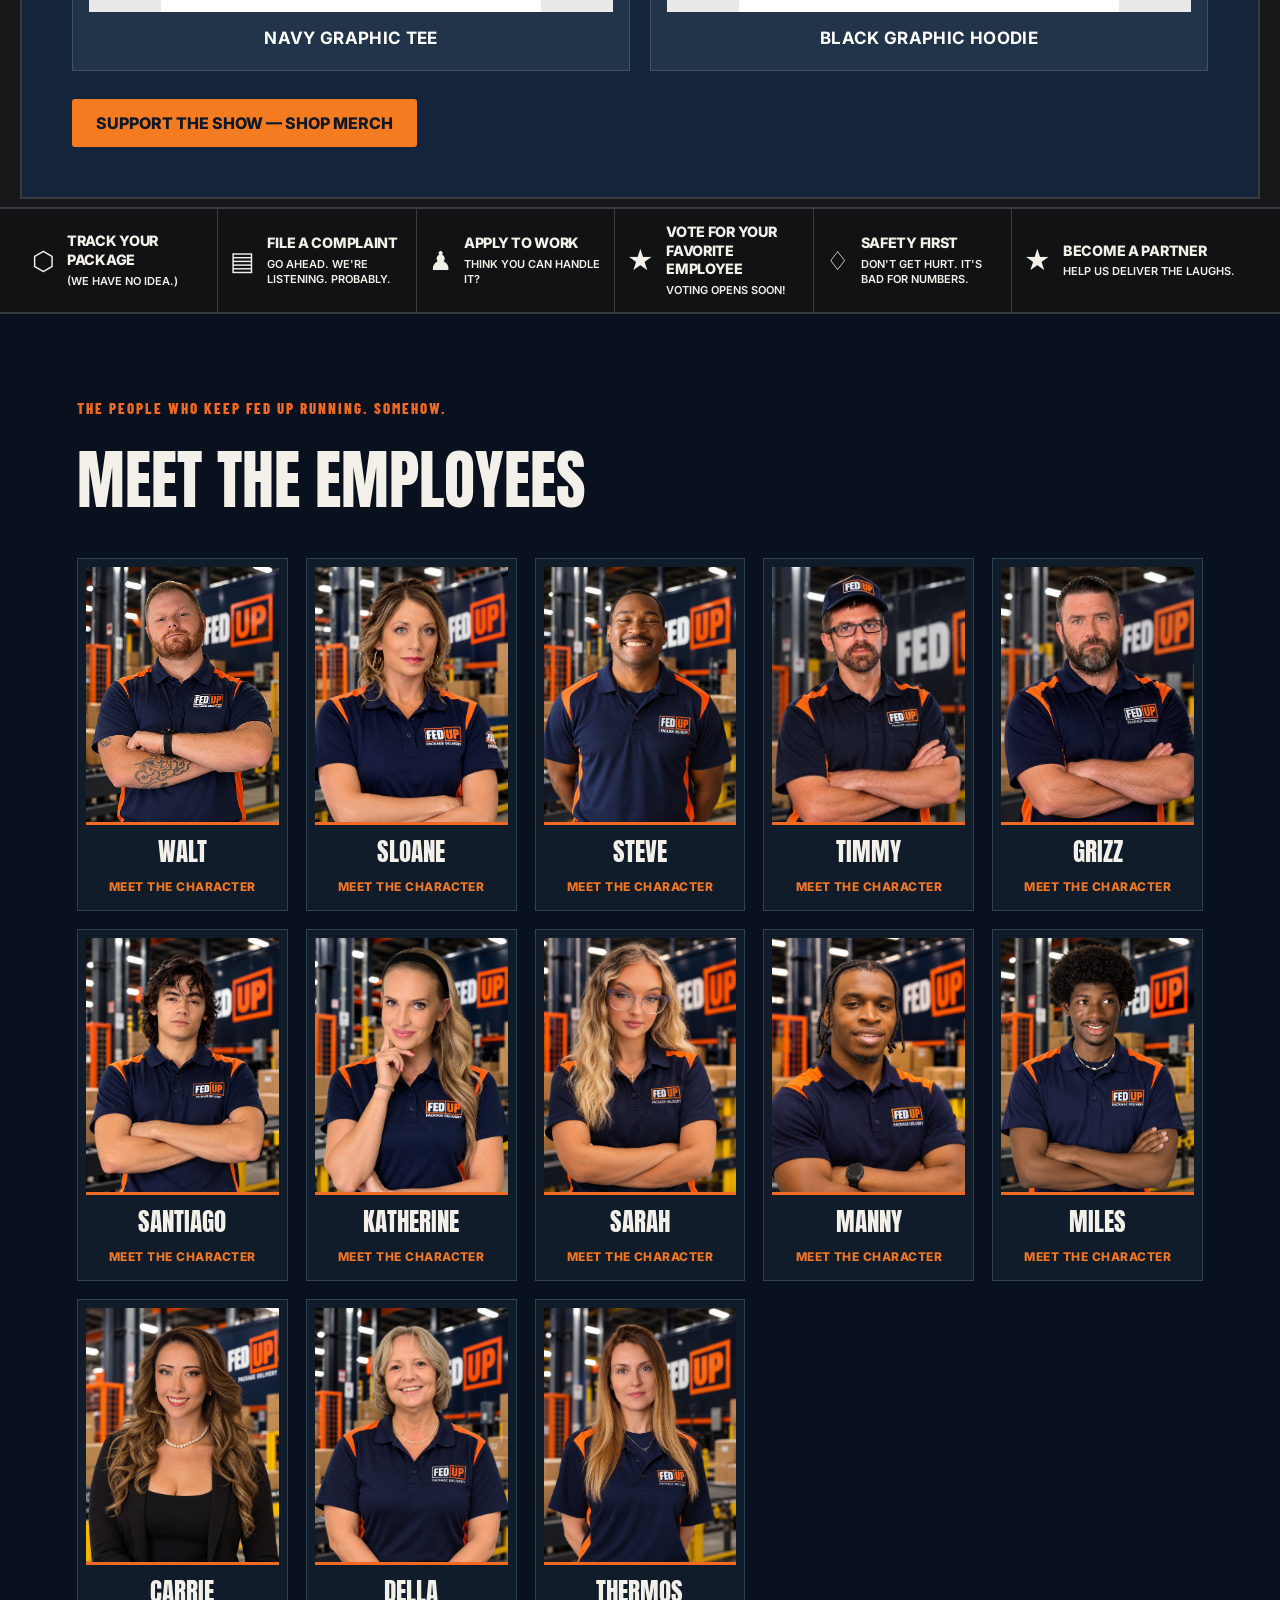
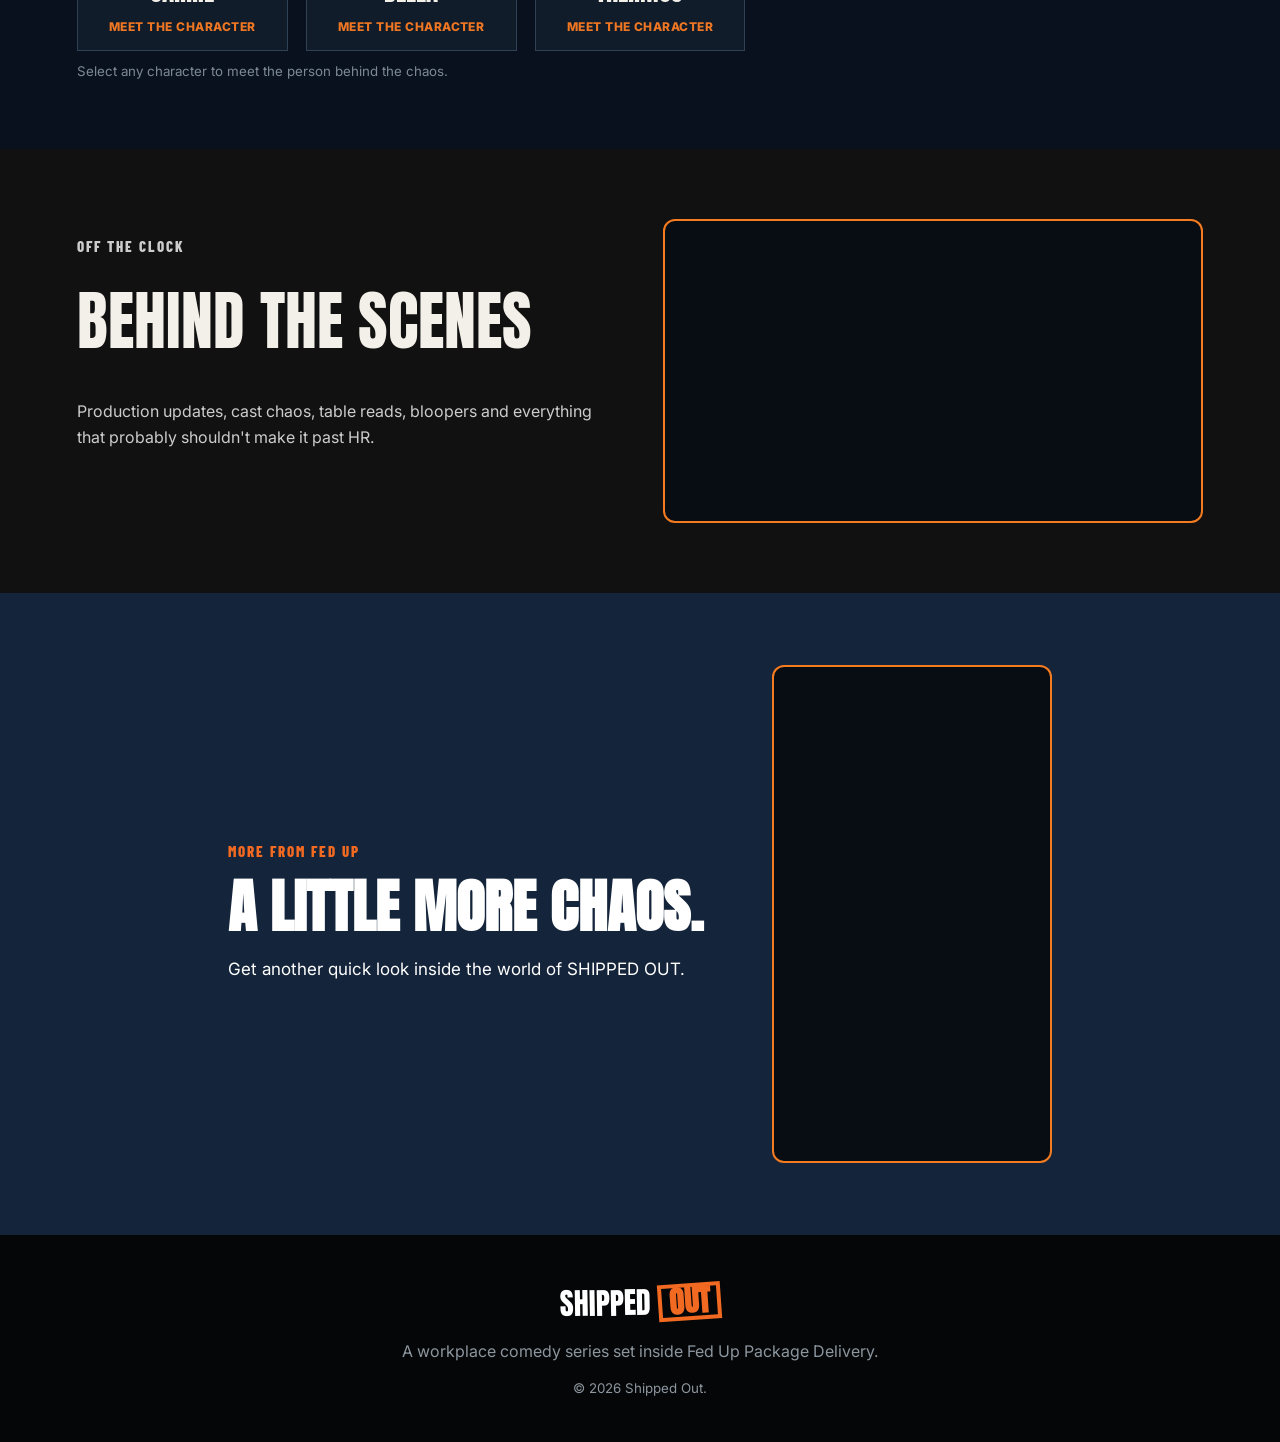
==== commit f84eeb30: "Update index.html" ====
--- a/index.html
+++ b/index.html
@@ -267,6 +267,8 @@
   color: #ddd;
   font: 11px/1.4 Inter, sans-serif;
 }
+ .seed-spark-button {display:block;text-decoration:none;text-align:center;cursor:pointer;}
+ .seed-spark-button:hover,.seed-spark-button:focus-visible {background:#fff;color:#101827;}
 </style>
 
 </head>
@@ -274,7 +276,7 @@
 <header><a class="logo mini" href="#home"><span>SHIPPED</span><b>OUT</b></a><button id="menu">☰</button><nav><a href="#home">HOME</a><a href="https://shipped-out.printify.me/" target="_blank" rel="noopener noreferrer">MERCH</a><a href="#behind">BEHIND THE SCENES</a></nav></header>
 <main id="home">
 <section class="hero">
-<div class="hero-left"><div class="logo big"><span>SHIPPED</span><b>OUT</b></div><p>It's peak season.<br/>The employees are already<br/><strong>SHIPPED OUT</strong> and <em>FED UP.</em></p><a class="btn" href="https://youtu.be/FwFNcczOcqc" onclick="return openShippedOutTeaser(event)">▶ WATCH TEASER</a><div class="follow">FOLLOW THE SHOW ↘<div class="social">
+<div class="hero-left"><div class="logo big"><span>SHIPPED</span><b>OUT</b></div><p>It's peak season.<br/>The employees are already<br/><strong>SHIPPED OUT</strong> and <em>FED UP.</em></p><a class="btn" href="https://youtu.be/FwFNcczOcqc" onclick="return openShippedOutTeaser(event)">▶ WATCH TEASER</a><div class="follow">FOLLOW THE SHOW<div class="social">
 <a aria-label="Shipped Out Instagram" href="https://www.instagram.com/shippedoutfedup/" rel="noopener noreferrer" target="_blank">IG</a>
 <a aria-label="Shipped Out TikTok" href="https://www.tiktok.com/@shippedoutfedup" rel="noopener noreferrer" target="_blank">TT</a>
 <a aria-label="Official Shipped Out YouTube channel" href="https://www.youtube.com/@ShippedOutFedUp" rel="noopener noreferrer" target="_blank">YT</a>
@@ -299,11 +301,11 @@
       Support our independent comedy pilot.
     </p>
 
-    <div class="seed-spark-button">
-      CAMPAIGN COMING SOON
-    </div>
-
-    <small>Launching next week on Seed&Spark</small>
+    <a class="seed-spark-button" href="https://seedandspark.com/fund/shipped-out?token=963fe74a1e284a879a7d4542ed9977f906ac439ce310c63d81a9638418ac0538" target="_blank" rel="noopener noreferrer">
+      SUPPORT SHIPPED OUT
+    </a>
+
+    <small>Visit our Seed&amp;Spark campaign to help fund the pilot.</small>
 
   </div>
 </aside>
@@ -312,7 +314,7 @@
 <section class="dash">
 <article id="show"><h2>ABOUT THE SHOW</h2><p>At the world's most chaotic package delivery terminal, a crew of misfit employees and their overworked manager fight to survive peak season.</p><p>Deadlines are brutal.<br/>Management is worse.<br/>And everyone is... <b>FED UP.</b></p><a class="smallbtn" href="#behind">LEARN MORE</a></article>
 <article id="employees"><h2>MEET THE EMPLOYEES</h2><p>Meet the crew behind the chaos at Fed Up Package Delivery.</p><a class="smallbtn" href="#characters">GET TO KNOW THEM</a></article>
-<article id="shop"><p class="eyebrow">OFFICIAL SHOW MERCH</p><h2>WEAR THE CHAOS. <b>OWN THE ATTITUDE.</b></h2><p class="shop-intro">Help bring Shipped Out to life! Every merch purchase helps support our independent comedy series, filmed right here in Wichita, Kansas. Grab some Fed Up gear, represent the show, and be part of making it happen.</p><div class="shop-products"><div class="shop-product"><div class="shirt-preview"><img alt="Navy Shipped Out shirt mockup" onerror="this.hidden=true;this.nextElementSibling.hidden=false" src="images/merch/navy-shirt.jpg"/><div class="preview-fallback" hidden="">NAVY TEE<br/><small>PRODUCT IMAGE COMING SOON</small></div></div><h3>NAVY GRAPHIC TEE</h3></div><div class="shop-product"><div class="shirt-preview"><img alt="Black Shipped Out hoodie mockup" onerror="this.hidden=true;this.nextElementSibling.hidden=false" src="images/merch/black-hoodie.jpg"/><div class="preview-fallback" hidden="">BLACK HOODIE<br/><small>PRODUCT IMAGE COMING SOON</small></div></div><h3>BLACK GRAPHIC HOODIE</h3></div></div><a class="shop-all" href="https://shipped-out.printify.me/" rel="noopener noreferrer" target="_blank">SUPPORT THE SHOW — SHOP MERCH →</a></article>
+<article id="shop"><p class="eyebrow">OFFICIAL SHOW MERCH</p><h2>WEAR THE CHAOS. <b>OWN THE ATTITUDE.</b></h2><p class="shop-intro">Help bring Shipped Out to life! Every merch purchase helps support our independent comedy series, filmed right here in Wichita, Kansas. Grab some Fed Up gear, represent the show, and be part of making it happen.</p><div class="shop-products"><div class="shop-product"><div class="shirt-preview"><img alt="Navy Shipped Out shirt mockup" onerror="this.hidden=true;this.nextElementSibling.hidden=false" src="images/merch/navy-shirt.jpg"/><div class="preview-fallback" hidden="">NAVY TEE<br/><small>PRODUCT IMAGE COMING SOON</small></div></div><h3>NAVY GRAPHIC TEE</h3></div><div class="shop-product"><div class="shirt-preview"><img alt="Black Shipped Out hoodie mockup" onerror="this.hidden=true;this.nextElementSibling.hidden=false" src="images/merch/black-hoodie.jpg"/><div class="preview-fallback" hidden="">BLACK HOODIE<br/><small>PRODUCT IMAGE COMING SOON</small></div></div><h3>BLACK GRAPHIC HOODIE</h3></div></div><a class="shop-all" href="https://shipped-out.printify.me/" rel="noopener noreferrer" target="_blank">SUPPORT THE SHOW — SHOP MERCH</a></article>
 
 </section>
 <section class="corp" id="corporate">
@@ -323,7 +325,7 @@
 <button type="button" class="corp-action" data-corp-open="safety"><span>♢</span><b>SAFETY FIRST<small>Don't get hurt. It's bad for numbers.</small></b></button>
 <button type="button" class="corp-action partner-tile" onclick="document.getElementById('partnerModal').showModal()" aria-haspopup="dialog" aria-controls="partnerModal"><span>★</span><b>BECOME A PARTNER<small>HELP US DELIVER THE LAUGHS.</small></b></button>
 </section>
-<section class="characters" id="characters"><p class="eyebrow">THE PEOPLE WHO KEEP FED UP RUNNING. SOMEHOW.</p><h2>MEET THE EMPLOYEES</h2><div class="cards"><article class="cast-entry"><button aria-label="Read biography for Walt" class="cast-bio-trigger" data-role="Walt" type="button"><span aria-hidden="true" class="cast-photo"><img alt="" src="images/cast/Walt-grid.jpg" data-cast-image="Walt" data-grid-test="true" hidden="" loading="lazy"/><span class="cast-photo-fallback">PHOTO</span></span><span class="cast-character">WALT</span><span class="cast-cta">MEET THE CHARACTER →</span></button></article><article class="cast-entry"><button aria-label="Read biography for Sloane" class="cast-bio-trigger" data-role="Sloane" type="button"><span aria-hidden="true" class="cast-photo"> <img alt="" data-cast-image="Sloane" hidden="" loading="lazy"/> <span class="cast-photo-fallback">PHOTO</span> </span><span class="cast-character">SLOANE</span><span class="cast-cta">MEET THE CHARACTER →</span></button></article><article class="cast-entry"><button aria-label="Read biography for Steve" class="cast-bio-trigger" data-role="Steve" type="button"><span aria-hidden="true" class="cast-photo"><img alt="" data-cast-image="Steve" hidden="" loading="lazy"/><span class="cast-photo-fallback">PHOTO</span></span><span class="cast-character">STEVE</span><span class="cast-cta">MEET THE CHARACTER →</span></button></article><article class="cast-entry"><button aria-label="Read biography for Timmy" class="cast-bio-trigger" data-role="Timmy" type="button"><span aria-hidden="true" class="cast-photo"><img alt="" data-cast-image="Timmy" hidden="" loading="lazy"/><span class="cast-photo-fallback">PHOTO</span></span><span class="cast-character">TIMMY</span><span class="cast-cta">MEET THE CHARACTER →</span></button></article><article class="cast-entry"><button aria-label="Read biography for Grizz" class="cast-bio-trigger" data-role="Grizz" type="button"><span aria-hidden="true" class="cast-photo"><img alt="" data-cast-image="Grizz" hidden="" loading="lazy"/><span class="cast-photo-fallback">PHOTO</span></span><span class="cast-character">GRIZZ</span><span class="cast-cta">MEET THE CHARACTER →</span></button></article><article class="cast-entry"><button aria-label="Read biography for Santiago" class="cast-bio-trigger" data-role="Burnout" type="button"><span aria-hidden="true" class="cast-photo"><img alt="" data-cast-image="Burnout" hidden="" loading="lazy"/><span class="cast-photo-fallback">PHOTO</span></span><span class="cast-character">SANTIAGO</span><span class="cast-cta">MEET THE CHARACTER →</span></button></article><article class="cast-entry"><button aria-label="Read biography for Katherine" class="cast-bio-trigger" data-role="Perfectionist" type="button"><span aria-hidden="true" class="cast-photo"><img alt="" data-cast-image="Perfectionist" hidden="" loading="lazy"/><span class="cast-photo-fallback">PHOTO</span></span><span class="cast-character">KATHERINE</span><span class="cast-cta">MEET THE CHARACTER →</span></button></article><article class="cast-entry"><button aria-label="Read biography for Sarah" class="cast-bio-trigger" data-role="Conspiracy Theorist" type="button"><span aria-hidden="true" class="cast-photo"><img alt="" data-cast-image="ConspiracyTheorist" hidden="" loading="lazy"/><span class="cast-photo-fallback">PHOTO</span></span><span class="cast-character">SARAH</span><span class="cast-cta">MEET THE CHARACTER →</span></button></article><article class="cast-entry"><button aria-label="Read biography for Miles" class="cast-bio-trigger" data-role="Rookie" type="button"><span aria-hidden="true" class="cast-photo"><img alt="" data-cast-image="Rookie" hidden="" loading="lazy"/><span class="cast-photo-fallback">PHOTO</span></span><span class="cast-character">MILES</span><span class="cast-cta">MEET THE CHARACTER →</span></button></article><article class="cast-entry"><button aria-label="Read biography for Carrie" class="cast-bio-trigger" data-role="HR Lady" type="button"><span aria-hidden="true" class="cast-photo"><img alt="" data-cast-image="HR Lady" hidden="" loading="lazy"/><span class="cast-photo-fallback">PHOTO</span></span><span class="cast-character">CARRIE</span><span class="cast-cta">MEET THE CHARACTER →</span></button></article><article class="cast-entry"><button aria-label="Read biography for Della" class="cast-bio-trigger" data-role="Security Guard" type="button"><span aria-hidden="true" class="cast-photo"><img alt="" data-cast-image="Security" hidden="" loading="lazy"/><span class="cast-photo-fallback">PHOTO</span></span><span class="cast-character">DELLA</span><span class="cast-cta">MEET THE CHARACTER →</span></button></article><article class="cast-entry"><button aria-label="Read biography for Thermos" class="cast-bio-trigger" data-role="Thermos" type="button"><span aria-hidden="true" class="cast-photo"><img alt="" data-cast-image="Thermos" hidden="" loading="lazy"/><span class="cast-photo-fallback">PHOTO</span></span><span class="cast-character">THERMOS</span><span class="cast-cta">MEET THE CHARACTER →</span></button></article></div><small>Select any character to meet the person behind the chaos.</small></section>
+<section class="characters" id="characters"><p class="eyebrow">THE PEOPLE WHO KEEP FED UP RUNNING. SOMEHOW.</p><h2>MEET THE EMPLOYEES</h2><div class="cards"><article class="cast-entry"><button aria-label="Read biography for Walt" class="cast-bio-trigger" data-role="Walt" type="button"><span aria-hidden="true" class="cast-photo"><img alt="" src="images/cast/Walt-grid.jpg" data-cast-image="Walt" data-grid-test="true" hidden="" loading="lazy"/><span class="cast-photo-fallback">PHOTO</span></span><span class="cast-character">WALT</span><span class="cast-cta">MEET THE CHARACTER</span></button></article><article class="cast-entry"><button aria-label="Read biography for Sloane" class="cast-bio-trigger" data-role="Sloane" type="button"><span aria-hidden="true" class="cast-photo"> <img alt="" data-cast-image="Sloane" hidden="" loading="lazy"/> <span class="cast-photo-fallback">PHOTO</span> </span><span class="cast-character">SLOANE</span><span class="cast-cta">MEET THE CHARACTER</span></button></article><article class="cast-entry"><button aria-label="Read biography for Steve" class="cast-bio-trigger" data-role="Steve" type="button"><span aria-hidden="true" class="cast-photo"><img alt="" data-cast-image="Steve" hidden="" loading="lazy"/><span class="cast-photo-fallback">PHOTO</span></span><span class="cast-character">STEVE</span><span class="cast-cta">MEET THE CHARACTER</span></button></article><article class="cast-entry"><button aria-label="Read biography for Timmy" class="cast-bio-trigger" data-role="Timmy" type="button"><span aria-hidden="true" class="cast-photo"><img alt="" data-cast-image="Timmy" hidden="" loading="lazy"/><span class="cast-photo-fallback">PHOTO</span></span><span class="cast-character">TIMMY</span><span class="cast-cta">MEET THE CHARACTER</span></button></article><article class="cast-entry"><button aria-label="Read biography for Grizz" class="cast-bio-trigger" data-role="Grizz" type="button"><span aria-hidden="true" class="cast-photo"><img alt="" data-cast-image="Grizz" hidden="" loading="lazy"/><span class="cast-photo-fallback">PHOTO</span></span><span class="cast-character">GRIZZ</span><span class="cast-cta">MEET THE CHARACTER</span></button></article><article class="cast-entry"><button aria-label="Read biography for Santiago" class="cast-bio-trigger" data-role="Burnout" type="button"><span aria-hidden="true" class="cast-photo"><img alt="" data-cast-image="Burnout" hidden="" loading="lazy"/><span class="cast-photo-fallback">PHOTO</span></span><span class="cast-character">SANTIAGO</span><span class="cast-cta">MEET THE CHARACTER</span></button></article><article class="cast-entry"><button aria-label="Read biography for Katherine" class="cast-bio-trigger" data-role="Perfectionist" type="button"><span aria-hidden="true" class="cast-photo"><img alt="" data-cast-image="Perfectionist" hidden="" loading="lazy"/><span class="cast-photo-fallback">PHOTO</span></span><span class="cast-character">KATHERINE</span><span class="cast-cta">MEET THE CHARACTER</span></button></article><article class="cast-entry"><button aria-label="Read biography for Sarah" class="cast-bio-trigger" data-role="Conspiracy Theorist" type="button"><span aria-hidden="true" class="cast-photo"><img alt="" data-cast-image="ConspiracyTheorist" hidden="" loading="lazy"/><span class="cast-photo-fallback">PHOTO</span></span><span class="cast-character">SARAH</span><span class="cast-cta">MEET THE CHARACTER</span></button></article><article class="cast-entry"><button aria-label="Read biography for Manny" class="cast-bio-trigger" data-role="Manny" type="button"><span aria-hidden="true" class="cast-photo"><img alt="" data-cast-image="Manny" hidden="" loading="lazy"/><span class="cast-photo-fallback">PHOTO</span></span><span class="cast-character">MANNY</span><span class="cast-cta">MEET THE CHARACTER</span></button></article><article class="cast-entry"><button aria-label="Read biography for Miles" class="cast-bio-trigger" data-role="Rookie" type="button"><span aria-hidden="true" class="cast-photo"><img alt="" data-cast-image="Rookie" hidden="" loading="lazy"/><span class="cast-photo-fallback">PHOTO</span></span><span class="cast-character">MILES</span><span class="cast-cta">MEET THE CHARACTER</span></button></article><article class="cast-entry"><button aria-label="Read biography for Carrie" class="cast-bio-trigger" data-role="HR Lady" type="button"><span aria-hidden="true" class="cast-photo"><img alt="" data-cast-image="HR Lady" hidden="" loading="lazy"/><span class="cast-photo-fallback">PHOTO</span></span><span class="cast-character">CARRIE</span><span class="cast-cta">MEET THE CHARACTER</span></button></article><article class="cast-entry"><button aria-label="Read biography for Della" class="cast-bio-trigger" data-role="Security Guard" type="button"><span aria-hidden="true" class="cast-photo"><img alt="" data-cast-image="Security" hidden="" loading="lazy"/><span class="cast-photo-fallback">PHOTO</span></span><span class="cast-character">DELLA</span><span class="cast-cta">MEET THE CHARACTER</span></button></article><article class="cast-entry"><button aria-label="Read biography for Thermos" class="cast-bio-trigger" data-role="Thermos" type="button"><span aria-hidden="true" class="cast-photo"><img alt="" data-cast-image="Thermos" hidden="" loading="lazy"/><span class="cast-photo-fallback">PHOTO</span></span><span class="cast-character">THERMOS</span><span class="cast-cta">MEET THE CHARACTER</span></button></article></div><small>Select any character to meet the person behind the chaos.</small></section>
 <section class="behind" id="behind"><div><p class="eyebrow">OFF THE CLOCK</p><h2>BEHIND THE SCENES</h2><p>Production updates, cast chaos, table reads, bloopers and everything that probably shouldn't make it past HR.</p></div><div class="shipped-teaser-preview" id="teaser"><iframe src="https://www.youtube-nocookie.com/embed/FwFNcczOcqc" title="Shipped Out official teaser" loading="lazy" allow="accelerometer; autoplay; clipboard-write; encrypted-media; gyroscope; picture-in-picture; web-share" referrerpolicy="strict-origin-when-cross-origin" allowfullscreen></iframe></div></section>
 <style id="shipped-teaser-preview-styles">
 /* Show the official YouTube thumbnail and player directly in Behind the Scenes. */
@@ -391,7 +393,7 @@
 document.getElementById('shippedOutTeaserDialog').addEventListener('click',function(e){if(e.target===this)closeShippedOutTeaser()});
 document.getElementById('shippedOutTeaserDialog').addEventListener('close',function(){document.getElementById('shippedOutTeaserFrame').src=''});
 </script>
-<script>const shippedOutBios = {"Walt": {"name": "Walt", "position": "Manager", "actor": "Coby Jarrell", "bio": "In Shipped Out, Walt is a laid-back manager trying his best to handle the misfits who work for him. In real life, Coby has been a tire shop store manager for four years and is ready to bring his character to life on the big screen."}, "Grizz": {"name": "Grizz", "position": "Senior Driver", "actor": "Jesse E. Bailey II", "bio": "Grizz is the veteran employee. He loves his job but hates change. When he gets bored, he plays tricks on everyone to entertain himself on the job. In real life, Jesse is a former Marine with 18 years of package delivery experience."}, "Sloane": {"name": "Sloane", "position": "Terminal Manager", "actor": "Andrea Gregginer", "bio": "Sloane is a high-strung, hard-nosed terminal manager who is under constant pressure from upper management—and makes absolutely sure everyone below her feels it. Sharp-tongued, controlling, and fiercely protective of her authority, Sloane runs the terminal with an iron fist."}, "Timmy": {"name": "Timmy", "position": "Driver", "actor": "Keith Palmer", "bio": "Timmy is one of the drivers at Fed Up and a well-known brown-noser, always trying to stay in Sloane’s good graces—even though she can barely tolerate him. He’s enthusiastic, eager to please, and consistently in the wrong place at the wrong time, but his loyalty (and relentless optimism) keep him in the mix."}, "Burnout": {"name": "Santiago", "position": "Driver", "actor": "Deshawn Parker", "bio": "Santiago is burnt out and, most of the time, out of this world. His favorite quote is “the sky is the limit,” meaning he can get as high as he wants. In real life, Deshawn has 15 years of experience in choir, arts, modeling, and fashion. He played soccer and football overseas in England, coached at Birmingham University, and currently plays for the Wichita Wings."}, "Perfectionist": {"name": "Katherine", "position": "Driver", "actor": "Allison Yaple", "bio": "Katherine is a perfectionist who does more harm than good. Always on time, shirts ironed, pencils sharp, she tries to keep everyone in order. In real life, Allison is a SAG-AFTRA actress whose credits include Tarantino’s Once Upon a Time in Hollywood and Lifetime’s Give Me Back My Daughter. She has acted for over 20 years and trained with UCB, IO West, and Scott Sedita Acting Studio."}, "Conspiracy Theorist": {"name": "Sarah", "position": "Driver", "actor": "Sarenah Mills", "bio": "Sarah is an outspoken, suspicious, sarcastic conspiracy theorist. In real life, Sarenah is a mother of two from Derby, Kansas, and brings humor, positive energy, and personality to the Shipped Out crew."}, "Rookie": {"name": "Miles", "position": "New Hire Driver", "actor": "Izaiah Henderson", "bio": "Miles is naïve but eager, anxious, eager to please, and a little annoying with all his questions. He wants to know everything and make the managers happy. In real life, Izaiah loves creating worlds and is currently working on a project called Sons of Seven."}, "HR Lady": {"name": "Carrie", "position": "Human Resources", "actor": "Jasmine Alicea", "bio": "Carrie is patiently stressed, unintentionally funny, and constantly managing the chaos. She struggles with Adderall addiction and vapes to cope with stress. In real life, Jasmine has a background in acting and modeling."}, "Security Guard": {"name": "Della", "position": "Security", "actor": "Kim A. McGuire Albertson", "bio": "Della is the longtime security guard: cynical, smart-mouthed, and genuinely caring toward her coworkers. She is tired and fed up, but not ready to retire. In real life, Kim is a former accountant, mother of two, and grandmother of three. She has been acting for three years and can be seen in 2BHonest and Trap48."}, "Steve": {"name": "Steve", "position": "Driver", "actor": "Derrell Mabon II", "bio": "Steve is an average Fed Up driver who somehow always ends up being terrorized by Grizz on the job. In real life, Derrell is from Kalamazoo, Michigan. He enjoys the complexity of acting and the freedom to become whoever you want while still being yourself."}, "Thermos": {"name": "Thermos", "position": "Warehouse Employee", "actor": "Anna Hailey", "bio": "Thermos always seems to have a cup of “tea” in hand, but it is becoming increasingly obvious that her drinking problem goes well beyond a harmless beverage. In real life, Anna Hailey works as a behavioral therapist supporting children with autism."}};
+<script>const shippedOutBios = {"Walt": {"name": "Walt", "position": "Manager", "actor": "Coby Jarrell", "bio": "In Shipped Out, Walt is a laid-back manager trying his best to handle the misfits who work for him. In real life, Coby has been a tire shop store manager for four years and is ready to bring his character to life on the big screen."}, "Grizz": {"name": "Grizz", "position": "Senior Driver", "actor": "Jesse E. Bailey II", "bio": "Grizz is the veteran employee. He loves his job but hates change. When he gets bored, he plays tricks on everyone to entertain himself on the job. In real life, Jesse is a former Marine with 18 years of package delivery experience."}, "Sloane": {"name": "Sloane", "position": "Terminal Manager", "actor": "Andrea Gregginer", "bio": "Sloane is a high-strung, hard-nosed terminal manager who is under constant pressure from upper management—and makes absolutely sure everyone below her feels it. Sharp-tongued, controlling, and fiercely protective of her authority, Sloane runs the terminal with an iron fist."}, "Timmy": {"name": "Timmy", "position": "Driver", "actor": "Keith Palmer", "bio": "Timmy is one of the drivers at Fed Up and a well-known brown-noser, always trying to stay in Sloane’s good graces—even though she can barely tolerate him. He’s enthusiastic, eager to please, and consistently in the wrong place at the wrong time, but his loyalty (and relentless optimism) keep him in the mix."}, "Burnout": {"name": "Santiago", "position": "Driver", "actor": "Deshawn Parker", "bio": "Santiago is burnt out and, most of the time, out of this world. His favorite quote is “the sky is the limit,” meaning he can get as high as he wants. In real life, Deshawn has 15 years of experience in choir, arts, modeling, and fashion. He played soccer and football overseas in England, coached at Birmingham University, and currently plays for the Wichita Wings."}, "Perfectionist": {"name": "Katherine", "position": "Driver", "actor": "Allison Yaple", "bio": "Katherine is a perfectionist who does more harm than good. Always on time, shirts ironed, pencils sharp, she tries to keep everyone in order. In real life, Allison is a SAG-AFTRA actress whose credits include Tarantino’s Once Upon a Time in Hollywood and Lifetime’s Give Me Back My Daughter. She has acted for over 20 years and trained with UCB, IO West, and Scott Sedita Acting Studio."}, "Conspiracy Theorist": {"name": "Sarah", "position": "Driver", "actor": "Sarenah Mills", "bio": "Sarah is an outspoken, suspicious, sarcastic conspiracy theorist. In real life, Sarenah is a mother of two from Derby, Kansas, and brings humor, positive energy, and personality to the Shipped Out crew."}, "Rookie": {"name": "Miles", "position": "New Hire Driver", "actor": "Izaiah Henderson", "bio": "Miles is naïve but eager, anxious, eager to please, and a little annoying with all his questions. He wants to know everything and make the managers happy. In real life, Izaiah loves creating worlds and is currently working on a project called Sons of Seven."}, "HR Lady": {"name": "Carrie", "position": "Human Resources", "actor": "Jasmine Alicea", "bio": "Carrie is patiently stressed, unintentionally funny, and constantly managing the chaos. She struggles with Adderall addiction and vapes to cope with stress. In real life, Jasmine has a background in acting and modeling."}, "Security Guard": {"name": "Della", "position": "Security", "actor": "Kim A. McGuire Albertson", "bio": "Della is the longtime security guard: cynical, smart-mouthed, and genuinely caring toward her coworkers. She is tired and fed up, but not ready to retire. In real life, Kim is a former accountant, mother of two, and grandmother of three. She has been acting for three years and can be seen in 2BHonest and Trap48."}, "Steve": {"name": "Steve", "position": "Driver", "actor": "Derrell Mabon II", "bio": "Steve is an average Fed Up driver who somehow always ends up being terrorized by Grizz on the job. In real life, Derrell is from Kalamazoo, Michigan. He enjoys the complexity of acting and the freedom to become whoever you want while still being yourself."}, "Manny": {"name": "Manny", "position": "Driver", "actor": "Miles Murray", "bio": "Meet Manny, one of the drivers keeping Fed Up Package Delivery moving. Played by Miles Murray."}, "Thermos": {"name": "Thermos", "position": "Warehouse Employee", "actor": "Anna Hailey", "bio": "Thermos always seems to have a cup of “tea” in hand, but it is becoming increasingly obvious that her drinking problem goes well beyond a harmless beverage. In real life, Anna Hailey works as a behavioral therapist supporting children with autism."}};
 document.querySelectorAll('.cast-bio-trigger').forEach(button=>button.addEventListener('click',()=>{const b=shippedOutBios[button.dataset.role];if(!b)return;document.getElementById('bioCharacter').textContent=b.name;const ps=document.querySelectorAll('#castBioDialog h3 + p');ps[0].textContent=b.position;ps[1].textContent=(b.actor==='TBD'?'Cast: TBD':'Played by '+b.actor)+ ' — '+b.bio;}));</script>
 <!-- Interactive Fed Up corporate popups. Forms require a one-time FormSubmit email confirmation. -->
 <dialog id="fedupActionDialog" class="fedup-action-dialog" aria-labelledby="fedupActionTitle">
@@ -521,4 +523,3 @@
   </p>
 </dialog>
 </body></html>
-
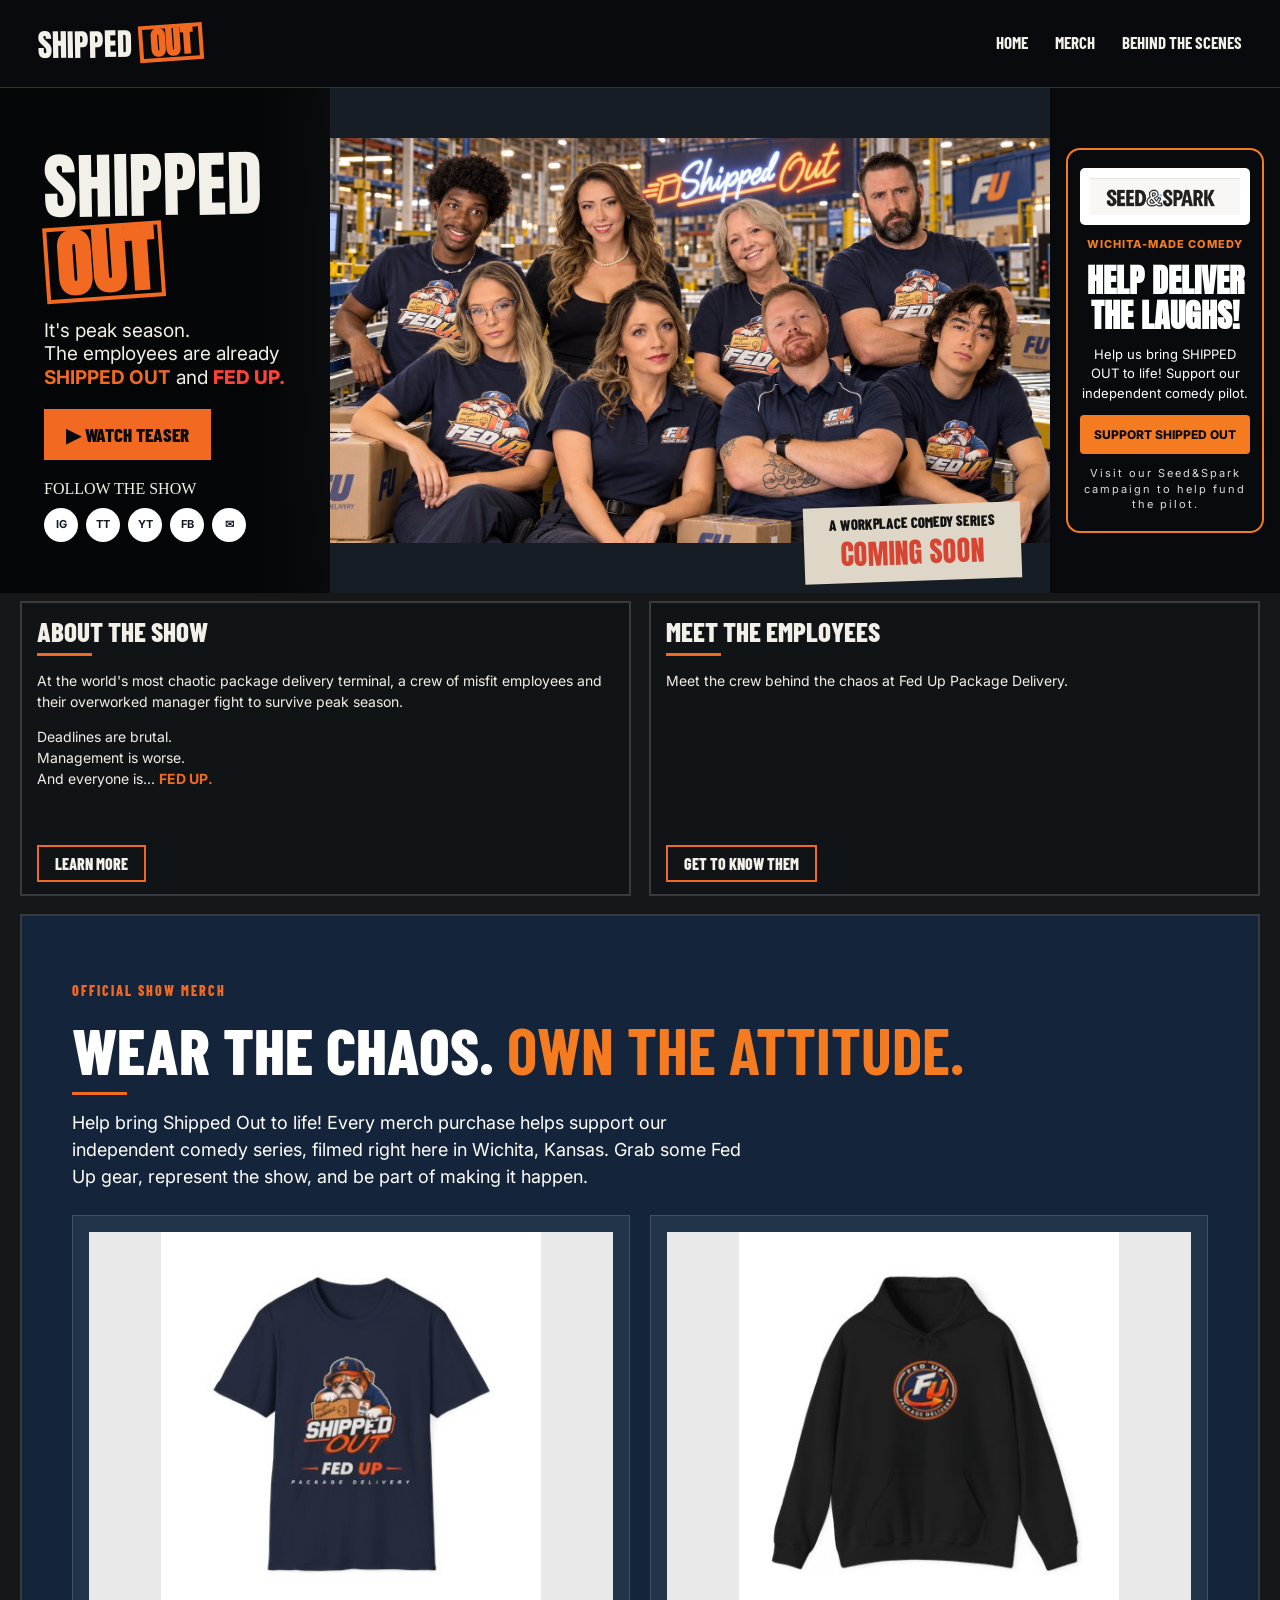
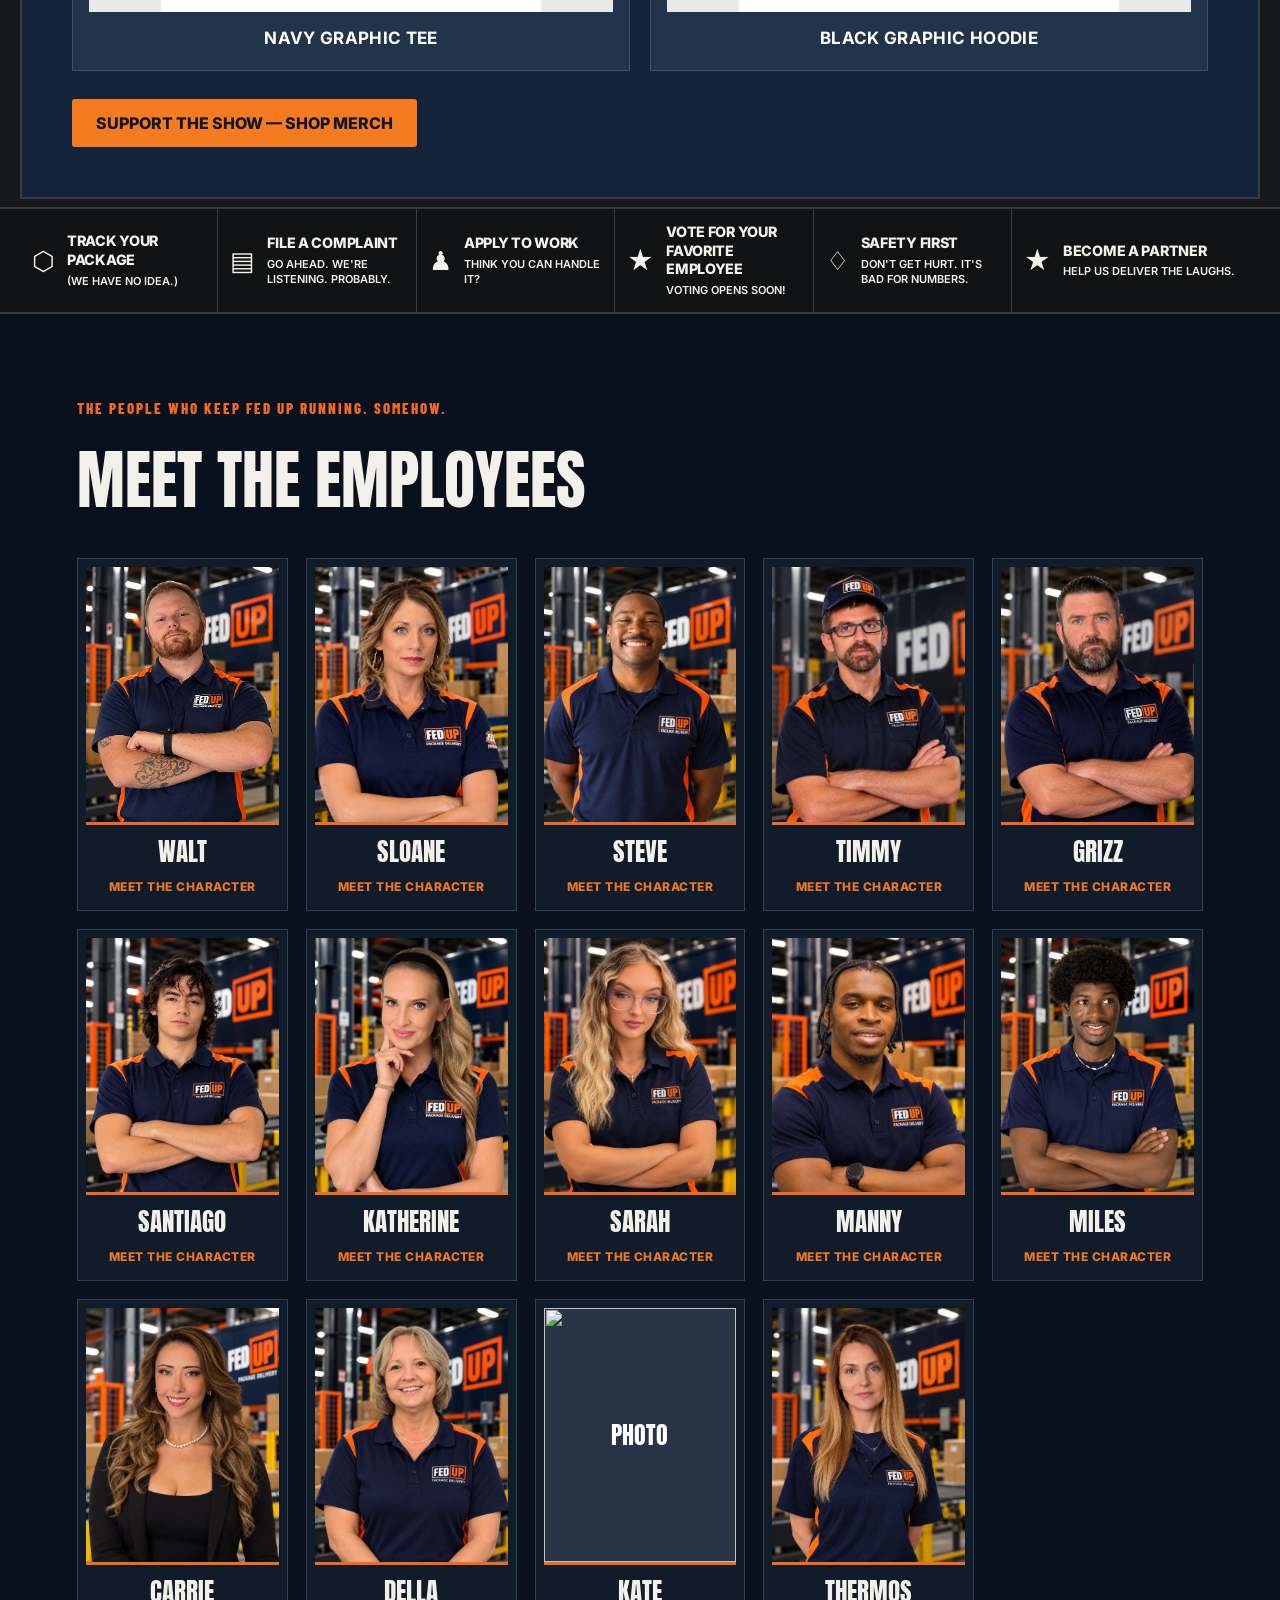
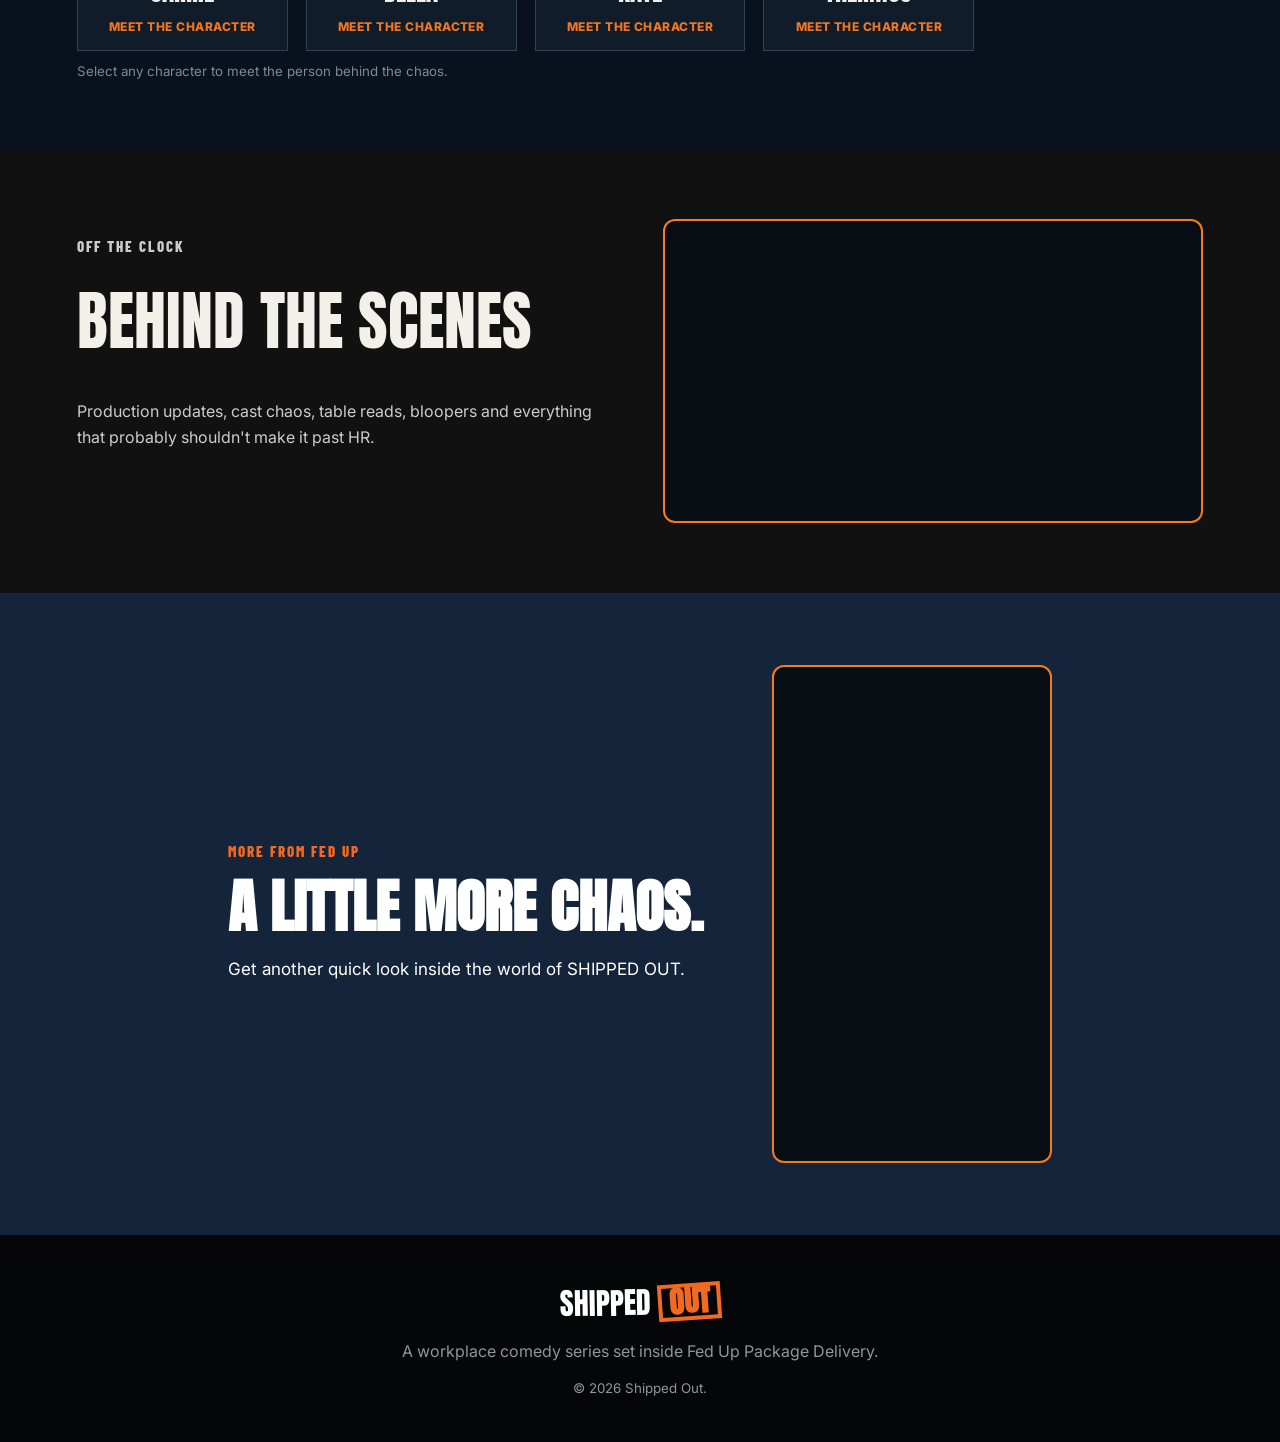
==== commit b03bfe5e: "Update index.html" ====
--- a/index.html
+++ b/index.html
@@ -325,7 +325,7 @@
 <button type="button" class="corp-action" data-corp-open="safety"><span>♢</span><b>SAFETY FIRST<small>Don't get hurt. It's bad for numbers.</small></b></button>
 <button type="button" class="corp-action partner-tile" onclick="document.getElementById('partnerModal').showModal()" aria-haspopup="dialog" aria-controls="partnerModal"><span>★</span><b>BECOME A PARTNER<small>HELP US DELIVER THE LAUGHS.</small></b></button>
 </section>
-<section class="characters" id="characters"><p class="eyebrow">THE PEOPLE WHO KEEP FED UP RUNNING. SOMEHOW.</p><h2>MEET THE EMPLOYEES</h2><div class="cards"><article class="cast-entry"><button aria-label="Read biography for Walt" class="cast-bio-trigger" data-role="Walt" type="button"><span aria-hidden="true" class="cast-photo"><img alt="" src="images/cast/Walt-grid.jpg" data-cast-image="Walt" data-grid-test="true" hidden="" loading="lazy"/><span class="cast-photo-fallback">PHOTO</span></span><span class="cast-character">WALT</span><span class="cast-cta">MEET THE CHARACTER</span></button></article><article class="cast-entry"><button aria-label="Read biography for Sloane" class="cast-bio-trigger" data-role="Sloane" type="button"><span aria-hidden="true" class="cast-photo"> <img alt="" data-cast-image="Sloane" hidden="" loading="lazy"/> <span class="cast-photo-fallback">PHOTO</span> </span><span class="cast-character">SLOANE</span><span class="cast-cta">MEET THE CHARACTER</span></button></article><article class="cast-entry"><button aria-label="Read biography for Steve" class="cast-bio-trigger" data-role="Steve" type="button"><span aria-hidden="true" class="cast-photo"><img alt="" data-cast-image="Steve" hidden="" loading="lazy"/><span class="cast-photo-fallback">PHOTO</span></span><span class="cast-character">STEVE</span><span class="cast-cta">MEET THE CHARACTER</span></button></article><article class="cast-entry"><button aria-label="Read biography for Timmy" class="cast-bio-trigger" data-role="Timmy" type="button"><span aria-hidden="true" class="cast-photo"><img alt="" data-cast-image="Timmy" hidden="" loading="lazy"/><span class="cast-photo-fallback">PHOTO</span></span><span class="cast-character">TIMMY</span><span class="cast-cta">MEET THE CHARACTER</span></button></article><article class="cast-entry"><button aria-label="Read biography for Grizz" class="cast-bio-trigger" data-role="Grizz" type="button"><span aria-hidden="true" class="cast-photo"><img alt="" data-cast-image="Grizz" hidden="" loading="lazy"/><span class="cast-photo-fallback">PHOTO</span></span><span class="cast-character">GRIZZ</span><span class="cast-cta">MEET THE CHARACTER</span></button></article><article class="cast-entry"><button aria-label="Read biography for Santiago" class="cast-bio-trigger" data-role="Burnout" type="button"><span aria-hidden="true" class="cast-photo"><img alt="" data-cast-image="Burnout" hidden="" loading="lazy"/><span class="cast-photo-fallback">PHOTO</span></span><span class="cast-character">SANTIAGO</span><span class="cast-cta">MEET THE CHARACTER</span></button></article><article class="cast-entry"><button aria-label="Read biography for Katherine" class="cast-bio-trigger" data-role="Perfectionist" type="button"><span aria-hidden="true" class="cast-photo"><img alt="" data-cast-image="Perfectionist" hidden="" loading="lazy"/><span class="cast-photo-fallback">PHOTO</span></span><span class="cast-character">KATHERINE</span><span class="cast-cta">MEET THE CHARACTER</span></button></article><article class="cast-entry"><button aria-label="Read biography for Sarah" class="cast-bio-trigger" data-role="Conspiracy Theorist" type="button"><span aria-hidden="true" class="cast-photo"><img alt="" data-cast-image="ConspiracyTheorist" hidden="" loading="lazy"/><span class="cast-photo-fallback">PHOTO</span></span><span class="cast-character">SARAH</span><span class="cast-cta">MEET THE CHARACTER</span></button></article><article class="cast-entry"><button aria-label="Read biography for Manny" class="cast-bio-trigger" data-role="Manny" type="button"><span aria-hidden="true" class="cast-photo"><img alt="" data-cast-image="Manny" hidden="" loading="lazy"/><span class="cast-photo-fallback">PHOTO</span></span><span class="cast-character">MANNY</span><span class="cast-cta">MEET THE CHARACTER</span></button></article><article class="cast-entry"><button aria-label="Read biography for Miles" class="cast-bio-trigger" data-role="Rookie" type="button"><span aria-hidden="true" class="cast-photo"><img alt="" data-cast-image="Rookie" hidden="" loading="lazy"/><span class="cast-photo-fallback">PHOTO</span></span><span class="cast-character">MILES</span><span class="cast-cta">MEET THE CHARACTER</span></button></article><article class="cast-entry"><button aria-label="Read biography for Carrie" class="cast-bio-trigger" data-role="HR Lady" type="button"><span aria-hidden="true" class="cast-photo"><img alt="" data-cast-image="HR Lady" hidden="" loading="lazy"/><span class="cast-photo-fallback">PHOTO</span></span><span class="cast-character">CARRIE</span><span class="cast-cta">MEET THE CHARACTER</span></button></article><article class="cast-entry"><button aria-label="Read biography for Della" class="cast-bio-trigger" data-role="Security Guard" type="button"><span aria-hidden="true" class="cast-photo"><img alt="" data-cast-image="Security" hidden="" loading="lazy"/><span class="cast-photo-fallback">PHOTO</span></span><span class="cast-character">DELLA</span><span class="cast-cta">MEET THE CHARACTER</span></button></article><article class="cast-entry"><button aria-label="Read biography for Thermos" class="cast-bio-trigger" data-role="Thermos" type="button"><span aria-hidden="true" class="cast-photo"><img alt="" data-cast-image="Thermos" hidden="" loading="lazy"/><span class="cast-photo-fallback">PHOTO</span></span><span class="cast-character">THERMOS</span><span class="cast-cta">MEET THE CHARACTER</span></button></article></div><small>Select any character to meet the person behind the chaos.</small></section>
+<section class="characters" id="characters"><p class="eyebrow">THE PEOPLE WHO KEEP FED UP RUNNING. SOMEHOW.</p><h2>MEET THE EMPLOYEES</h2><div class="cards"><article class="cast-entry"><button aria-label="Read biography for Walt" class="cast-bio-trigger" data-role="Walt" type="button"><span aria-hidden="true" class="cast-photo"><img alt="" src="images/cast/Walt-grid.jpg" data-cast-image="Walt" data-grid-test="true" hidden="" loading="lazy"/><span class="cast-photo-fallback">PHOTO</span></span><span class="cast-character">WALT</span><span class="cast-cta">MEET THE CHARACTER</span></button></article><article class="cast-entry"><button aria-label="Read biography for Sloane" class="cast-bio-trigger" data-role="Sloane" type="button"><span aria-hidden="true" class="cast-photo"> <img alt="" data-cast-image="Sloane" hidden="" loading="lazy"/> <span class="cast-photo-fallback">PHOTO</span> </span><span class="cast-character">SLOANE</span><span class="cast-cta">MEET THE CHARACTER</span></button></article><article class="cast-entry"><button aria-label="Read biography for Steve" class="cast-bio-trigger" data-role="Steve" type="button"><span aria-hidden="true" class="cast-photo"><img alt="" data-cast-image="Steve" hidden="" loading="lazy"/><span class="cast-photo-fallback">PHOTO</span></span><span class="cast-character">STEVE</span><span class="cast-cta">MEET THE CHARACTER</span></button></article><article class="cast-entry"><button aria-label="Read biography for Timmy" class="cast-bio-trigger" data-role="Timmy" type="button"><span aria-hidden="true" class="cast-photo"><img alt="" data-cast-image="Timmy" hidden="" loading="lazy"/><span class="cast-photo-fallback">PHOTO</span></span><span class="cast-character">TIMMY</span><span class="cast-cta">MEET THE CHARACTER</span></button></article><article class="cast-entry"><button aria-label="Read biography for Grizz" class="cast-bio-trigger" data-role="Grizz" type="button"><span aria-hidden="true" class="cast-photo"><img alt="" data-cast-image="Grizz" hidden="" loading="lazy"/><span class="cast-photo-fallback">PHOTO</span></span><span class="cast-character">GRIZZ</span><span class="cast-cta">MEET THE CHARACTER</span></button></article><article class="cast-entry"><button aria-label="Read biography for Santiago" class="cast-bio-trigger" data-role="Burnout" type="button"><span aria-hidden="true" class="cast-photo"><img alt="" data-cast-image="Burnout" hidden="" loading="lazy"/><span class="cast-photo-fallback">PHOTO</span></span><span class="cast-character">SANTIAGO</span><span class="cast-cta">MEET THE CHARACTER</span></button></article><article class="cast-entry"><button aria-label="Read biography for Katherine" class="cast-bio-trigger" data-role="Perfectionist" type="button"><span aria-hidden="true" class="cast-photo"><img alt="" data-cast-image="Perfectionist" hidden="" loading="lazy"/><span class="cast-photo-fallback">PHOTO</span></span><span class="cast-character">KATHERINE</span><span class="cast-cta">MEET THE CHARACTER</span></button></article><article class="cast-entry"><button aria-label="Read biography for Sarah" class="cast-bio-trigger" data-role="Conspiracy Theorist" type="button"><span aria-hidden="true" class="cast-photo"><img alt="" data-cast-image="ConspiracyTheorist" hidden="" loading="lazy"/><span class="cast-photo-fallback">PHOTO</span></span><span class="cast-character">SARAH</span><span class="cast-cta">MEET THE CHARACTER</span></button></article><article class="cast-entry"><button aria-label="Read biography for Manny" class="cast-bio-trigger" data-role="Manny" type="button"><span aria-hidden="true" class="cast-photo"><img alt="" data-cast-image="Manny" hidden="" loading="lazy"/><span class="cast-photo-fallback">PHOTO</span></span><span class="cast-character">MANNY</span><span class="cast-cta">MEET THE CHARACTER</span></button></article><article class="cast-entry"><button aria-label="Read biography for Miles" class="cast-bio-trigger" data-role="Rookie" type="button"><span aria-hidden="true" class="cast-photo"><img alt="" data-cast-image="Rookie" hidden="" loading="lazy"/><span class="cast-photo-fallback">PHOTO</span></span><span class="cast-character">MILES</span><span class="cast-cta">MEET THE CHARACTER</span></button></article><article class="cast-entry"><button aria-label="Read biography for Carrie" class="cast-bio-trigger" data-role="HR Lady" type="button"><span aria-hidden="true" class="cast-photo"><img alt="" data-cast-image="HR Lady" hidden="" loading="lazy"/><span class="cast-photo-fallback">PHOTO</span></span><span class="cast-character">CARRIE</span><span class="cast-cta">MEET THE CHARACTER</span></button></article><article class="cast-entry"><button aria-label="Read biography for Della" class="cast-bio-trigger" data-role="Security Guard" type="button"><span aria-hidden="true" class="cast-photo"><img alt="" data-cast-image="Security" hidden="" loading="lazy"/><span class="cast-photo-fallback">PHOTO</span></span><span class="cast-character">DELLA</span><span class="cast-cta">MEET THE CHARACTER</span></button></article><article class="cast-entry"><button aria-label="Read biography for Kate" class="cast-bio-trigger" data-role="Kate" type="button"><span aria-hidden="true" class="cast-photo"><img alt="" data-cast-image="kate" hidden="" loading="lazy"/><span class="cast-photo-fallback">PHOTO</span></span><span class="cast-character">KATE</span><span class="cast-cta">MEET THE CHARACTER</span></button></article><article class="cast-entry"><button aria-label="Read biography for Thermos" class="cast-bio-trigger" data-role="Thermos" type="button"><span aria-hidden="true" class="cast-photo"><img alt="" data-cast-image="Thermos" hidden="" loading="lazy"/><span class="cast-photo-fallback">PHOTO</span></span><span class="cast-character">THERMOS</span><span class="cast-cta">MEET THE CHARACTER</span></button></article></div><small>Select any character to meet the person behind the chaos.</small></section>
 <section class="behind" id="behind"><div><p class="eyebrow">OFF THE CLOCK</p><h2>BEHIND THE SCENES</h2><p>Production updates, cast chaos, table reads, bloopers and everything that probably shouldn't make it past HR.</p></div><div class="shipped-teaser-preview" id="teaser"><iframe src="https://www.youtube-nocookie.com/embed/FwFNcczOcqc" title="Shipped Out official teaser" loading="lazy" allow="accelerometer; autoplay; clipboard-write; encrypted-media; gyroscope; picture-in-picture; web-share" referrerpolicy="strict-origin-when-cross-origin" allowfullscreen></iframe></div></section>
 <style id="shipped-teaser-preview-styles">
 /* Show the official YouTube thumbnail and player directly in Behind the Scenes. */
@@ -393,7 +393,7 @@
 document.getElementById('shippedOutTeaserDialog').addEventListener('click',function(e){if(e.target===this)closeShippedOutTeaser()});
 document.getElementById('shippedOutTeaserDialog').addEventListener('close',function(){document.getElementById('shippedOutTeaserFrame').src=''});
 </script>
-<script>const shippedOutBios = {"Walt": {"name": "Walt", "position": "Manager", "actor": "Coby Jarrell", "bio": "In Shipped Out, Walt is a laid-back manager trying his best to handle the misfits who work for him. In real life, Coby has been a tire shop store manager for four years and is ready to bring his character to life on the big screen."}, "Grizz": {"name": "Grizz", "position": "Senior Driver", "actor": "Jesse E. Bailey II", "bio": "Grizz is the veteran employee. He loves his job but hates change. When he gets bored, he plays tricks on everyone to entertain himself on the job. In real life, Jesse is a former Marine with 18 years of package delivery experience."}, "Sloane": {"name": "Sloane", "position": "Terminal Manager", "actor": "Andrea Gregginer", "bio": "Sloane is a high-strung, hard-nosed terminal manager who is under constant pressure from upper management—and makes absolutely sure everyone below her feels it. Sharp-tongued, controlling, and fiercely protective of her authority, Sloane runs the terminal with an iron fist."}, "Timmy": {"name": "Timmy", "position": "Driver", "actor": "Keith Palmer", "bio": "Timmy is one of the drivers at Fed Up and a well-known brown-noser, always trying to stay in Sloane’s good graces—even though she can barely tolerate him. He’s enthusiastic, eager to please, and consistently in the wrong place at the wrong time, but his loyalty (and relentless optimism) keep him in the mix."}, "Burnout": {"name": "Santiago", "position": "Driver", "actor": "Deshawn Parker", "bio": "Santiago is burnt out and, most of the time, out of this world. His favorite quote is “the sky is the limit,” meaning he can get as high as he wants. In real life, Deshawn has 15 years of experience in choir, arts, modeling, and fashion. He played soccer and football overseas in England, coached at Birmingham University, and currently plays for the Wichita Wings."}, "Perfectionist": {"name": "Katherine", "position": "Driver", "actor": "Allison Yaple", "bio": "Katherine is a perfectionist who does more harm than good. Always on time, shirts ironed, pencils sharp, she tries to keep everyone in order. In real life, Allison is a SAG-AFTRA actress whose credits include Tarantino’s Once Upon a Time in Hollywood and Lifetime’s Give Me Back My Daughter. She has acted for over 20 years and trained with UCB, IO West, and Scott Sedita Acting Studio."}, "Conspiracy Theorist": {"name": "Sarah", "position": "Driver", "actor": "Sarenah Mills", "bio": "Sarah is an outspoken, suspicious, sarcastic conspiracy theorist. In real life, Sarenah is a mother of two from Derby, Kansas, and brings humor, positive energy, and personality to the Shipped Out crew."}, "Rookie": {"name": "Miles", "position": "New Hire Driver", "actor": "Izaiah Henderson", "bio": "Miles is naïve but eager, anxious, eager to please, and a little annoying with all his questions. He wants to know everything and make the managers happy. In real life, Izaiah loves creating worlds and is currently working on a project called Sons of Seven."}, "HR Lady": {"name": "Carrie", "position": "Human Resources", "actor": "Jasmine Alicea", "bio": "Carrie is patiently stressed, unintentionally funny, and constantly managing the chaos. She struggles with Adderall addiction and vapes to cope with stress. In real life, Jasmine has a background in acting and modeling."}, "Security Guard": {"name": "Della", "position": "Security", "actor": "Kim A. McGuire Albertson", "bio": "Della is the longtime security guard: cynical, smart-mouthed, and genuinely caring toward her coworkers. She is tired and fed up, but not ready to retire. In real life, Kim is a former accountant, mother of two, and grandmother of three. She has been acting for three years and can be seen in 2BHonest and Trap48."}, "Steve": {"name": "Steve", "position": "Driver", "actor": "Derrell Mabon II", "bio": "Steve is an average Fed Up driver who somehow always ends up being terrorized by Grizz on the job. In real life, Derrell is from Kalamazoo, Michigan. He enjoys the complexity of acting and the freedom to become whoever you want while still being yourself."}, "Manny": {"name": "Manny", "position": "Driver", "actor": "Miles Murray", "bio": "Meet Manny, one of the drivers keeping Fed Up Package Delivery moving. Played by Miles Murray."}, "Thermos": {"name": "Thermos", "position": "Warehouse Employee", "actor": "Anna Hailey", "bio": "Thermos always seems to have a cup of “tea” in hand, but it is becoming increasingly obvious that her drinking problem goes well beyond a harmless beverage. In real life, Anna Hailey works as a behavioral therapist supporting children with autism."}};
+<script>const shippedOutBios = {"Walt": {"name": "Walt", "position": "Manager", "actor": "Coby Jarrell", "bio": "In Shipped Out, Walt is a laid-back manager trying his best to handle the misfits who work for him. In real life, Coby has been a tire shop store manager for four years and is ready to bring his character to life on the big screen."}, "Grizz": {"name": "Grizz", "position": "Senior Driver", "actor": "Jesse E. Bailey II", "bio": "Grizz is the veteran employee. He loves his job but hates change. When he gets bored, he plays tricks on everyone to entertain himself on the job. In real life, Jesse is a former Marine with 18 years of package delivery experience."}, "Sloane": {"name": "Sloane", "position": "Terminal Manager", "actor": "Andrea Gregginer", "bio": "Sloane is a high-strung, hard-nosed terminal manager who is under constant pressure from upper management—and makes absolutely sure everyone below her feels it. Sharp-tongued, controlling, and fiercely protective of her authority, Sloane runs the terminal with an iron fist."}, "Timmy": {"name": "Timmy", "position": "Driver", "actor": "Keith Palmer", "bio": "Timmy is one of the drivers at Fed Up and a well-known brown-noser, always trying to stay in Sloane’s good graces—even though she can barely tolerate him. He’s enthusiastic, eager to please, and consistently in the wrong place at the wrong time, but his loyalty (and relentless optimism) keep him in the mix."}, "Burnout": {"name": "Santiago", "position": "Driver", "actor": "Deshawn Parker", "bio": "Santiago is burnt out and, most of the time, out of this world. His favorite quote is “the sky is the limit,” meaning he can get as high as he wants. In real life, Deshawn has 15 years of experience in choir, arts, modeling, and fashion. He played soccer and football overseas in England, coached at Birmingham University, and currently plays for the Wichita Wings."}, "Perfectionist": {"name": "Katherine", "position": "Driver", "actor": "Allison Yaple", "bio": "Katherine is a perfectionist who does more harm than good. Always on time, shirts ironed, pencils sharp, she tries to keep everyone in order. In real life, Allison is a SAG-AFTRA actress whose credits include Tarantino’s Once Upon a Time in Hollywood and Lifetime’s Give Me Back My Daughter. She has acted for over 20 years and trained with UCB, IO West, and Scott Sedita Acting Studio."}, "Conspiracy Theorist": {"name": "Sarah", "position": "Driver", "actor": "Sarenah Mills", "bio": "Sarah is an outspoken, suspicious, sarcastic conspiracy theorist. In real life, Sarenah is a mother of two from Derby, Kansas, and brings humor, positive energy, and personality to the Shipped Out crew."}, "Rookie": {"name": "Miles", "position": "New Hire Driver", "actor": "Izaiah Henderson", "bio": "Miles is naïve but eager, anxious, eager to please, and a little annoying with all his questions. He wants to know everything and make the managers happy. In real life, Izaiah loves creating worlds and is currently working on a project called Sons of Seven."}, "HR Lady": {"name": "Carrie", "position": "Human Resources", "actor": "Jasmine Alicea", "bio": "Carrie is patiently stressed, unintentionally funny, and constantly managing the chaos. She struggles with Adderall addiction and vapes to cope with stress. In real life, Jasmine has a background in acting and modeling."}, "Security Guard": {"name": "Della", "position": "Security", "actor": "Kim A. McGuire Albertson", "bio": "Della is the longtime security guard: cynical, smart-mouthed, and genuinely caring toward her coworkers. She is tired and fed up, but not ready to retire. In real life, Kim is a former accountant, mother of two, and grandmother of three. She has been acting for three years and can be seen in 2BHonest and Trap48."}, "Steve": {"name": "Steve", "position": "Driver", "actor": "Derrell Mabon II", "bio": "Steve is an average Fed Up driver who somehow always ends up being terrorized by Grizz on the job. In real life, Derrell is from Kalamazoo, Michigan. He enjoys the complexity of acting and the freedom to become whoever you want while still being yourself."}, "Manny": {"name": "Manny", "position": "Driver", "actor": "Miles Murray", "bio": "Meet Manny, one of the drivers keeping Fed Up Package Delivery moving. Played by Miles Murray."}, "Kate": {"name": "Kate", "position": "Director of Customer Disappointment", "actor": "Kate Pentz", "bio": "At Fed Up, Kate runs the complaint department, where every customer is upset, every package is missing, and management insists everything is under control. She has perfected the art of sounding helpful while delivering absolutely no answers. In real life, Kate Pentz serves as Production Manager and Digital Marketing Manager for Shipped Out, coordinating production operations and helping build the show's audience."}, "Thermos": {"name": "Thermos", "position": "Warehouse Employee", "actor": "Anna Hailey", "bio": "Thermos always seems to have a cup of “tea” in hand, but it is becoming increasingly obvious that her drinking problem goes well beyond a harmless beverage. In real life, Anna Hailey works as a behavioral therapist supporting children with autism."}};
 document.querySelectorAll('.cast-bio-trigger').forEach(button=>button.addEventListener('click',()=>{const b=shippedOutBios[button.dataset.role];if(!b)return;document.getElementById('bioCharacter').textContent=b.name;const ps=document.querySelectorAll('#castBioDialog h3 + p');ps[0].textContent=b.position;ps[1].textContent=(b.actor==='TBD'?'Cast: TBD':'Played by '+b.actor)+ ' — '+b.bio;}));</script>
 <!-- Interactive Fed Up corporate popups. Forms require a one-time FormSubmit email confirmation. -->
 <dialog id="fedupActionDialog" class="fedup-action-dialog" aria-labelledby="fedupActionTitle">
@@ -523,3 +523,4 @@
   </p>
 </dialog>
 </body></html>
+
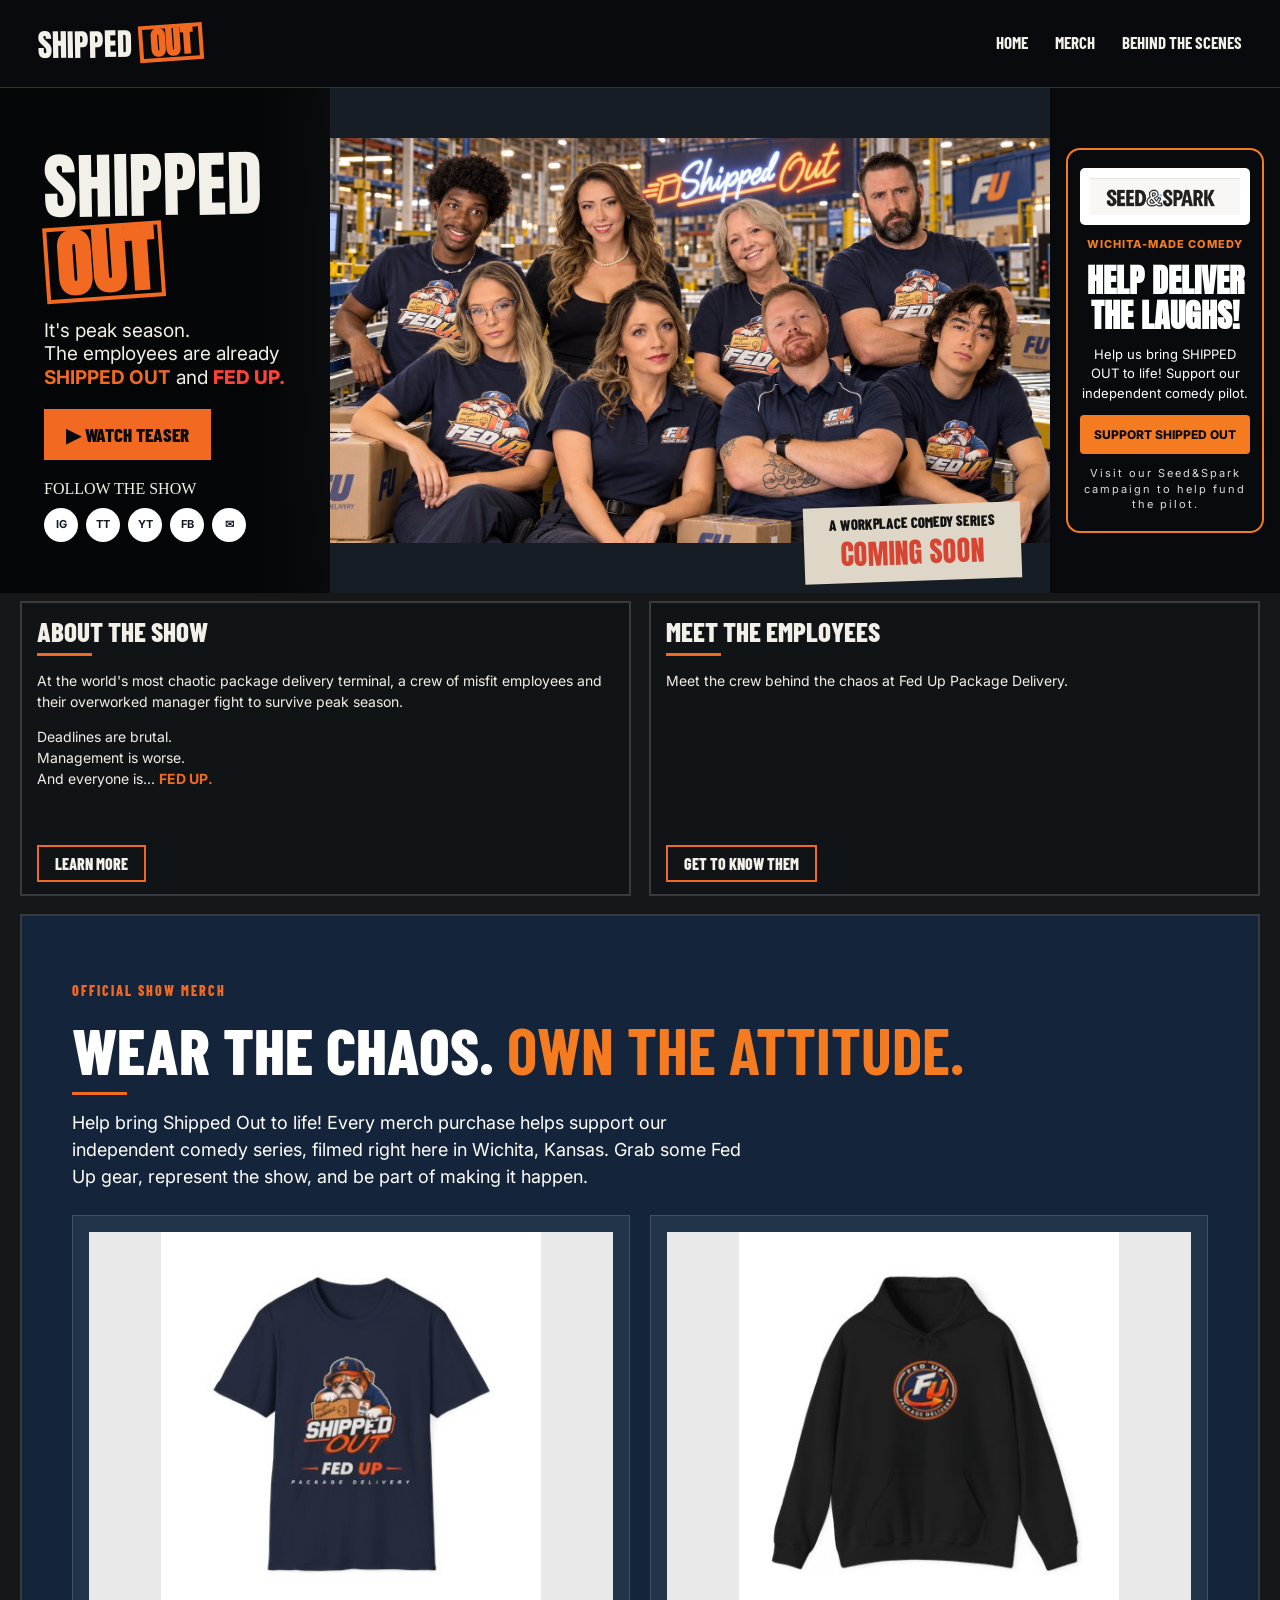
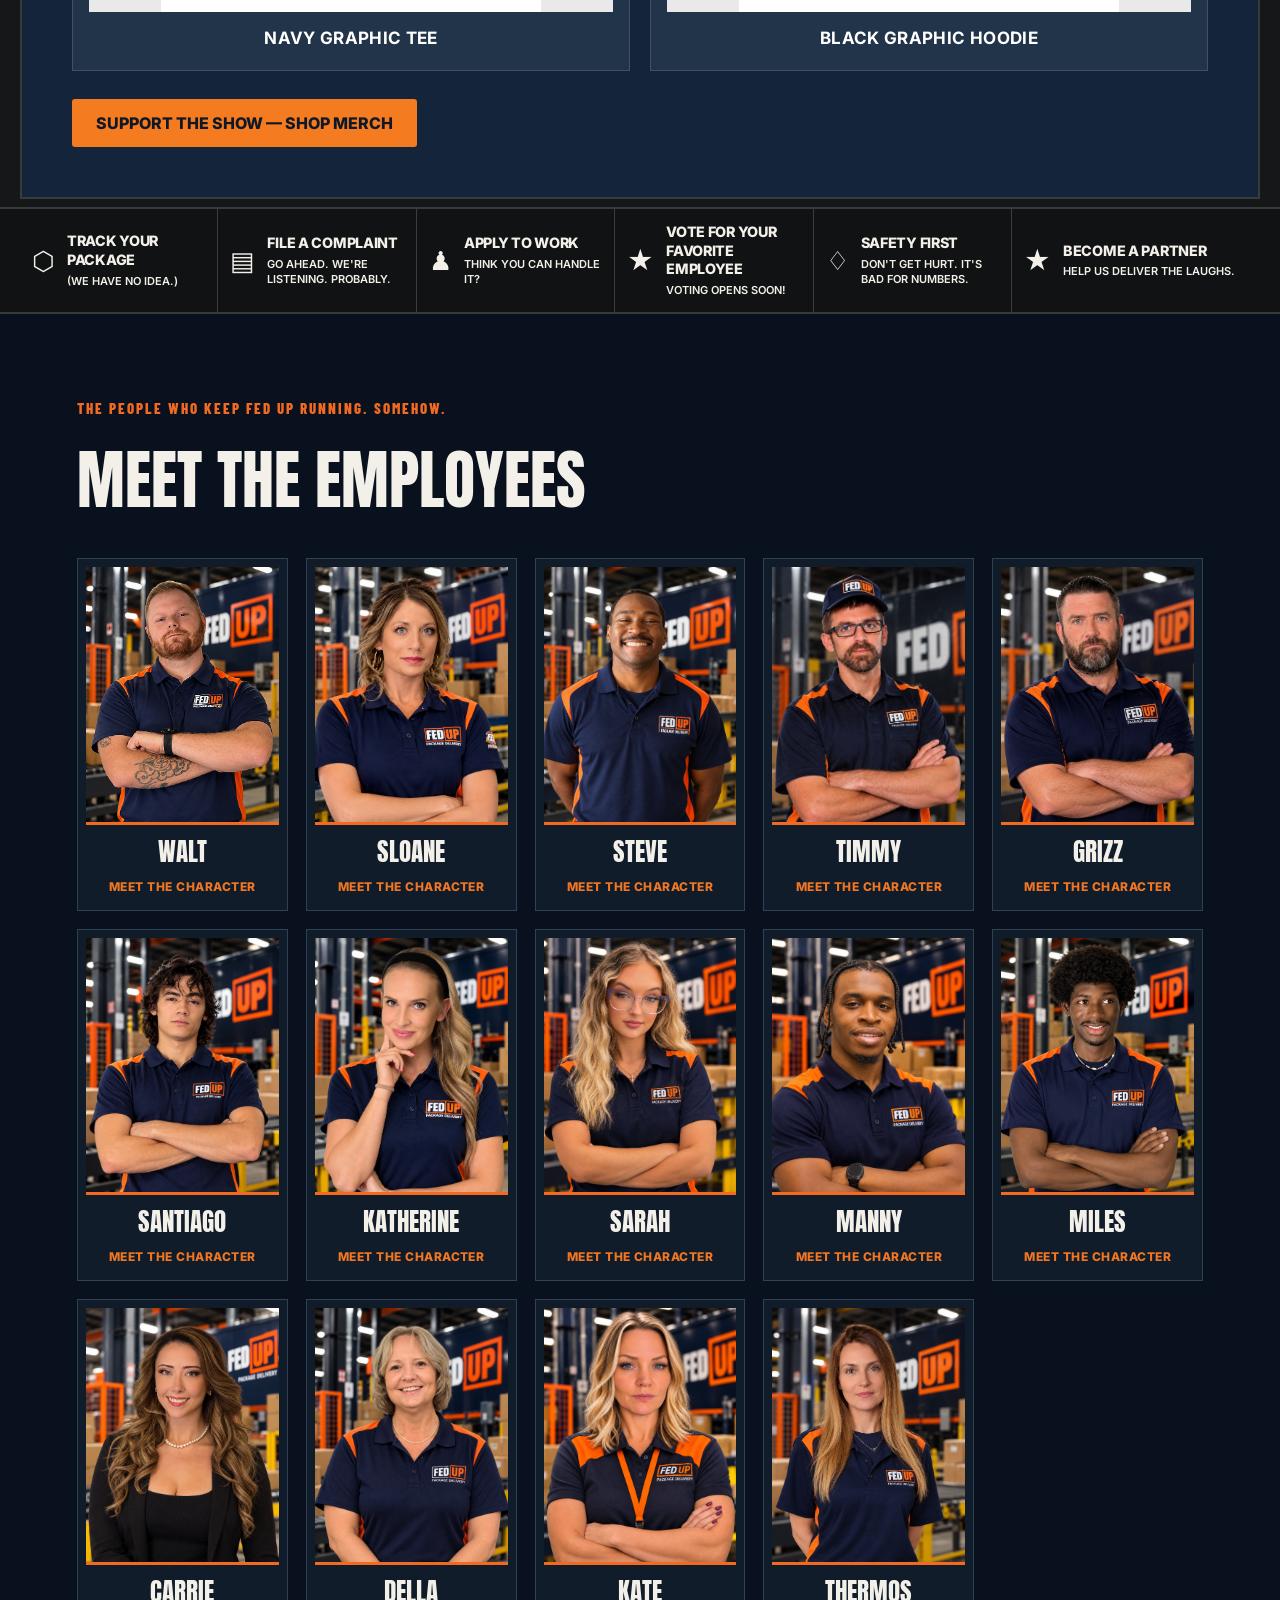
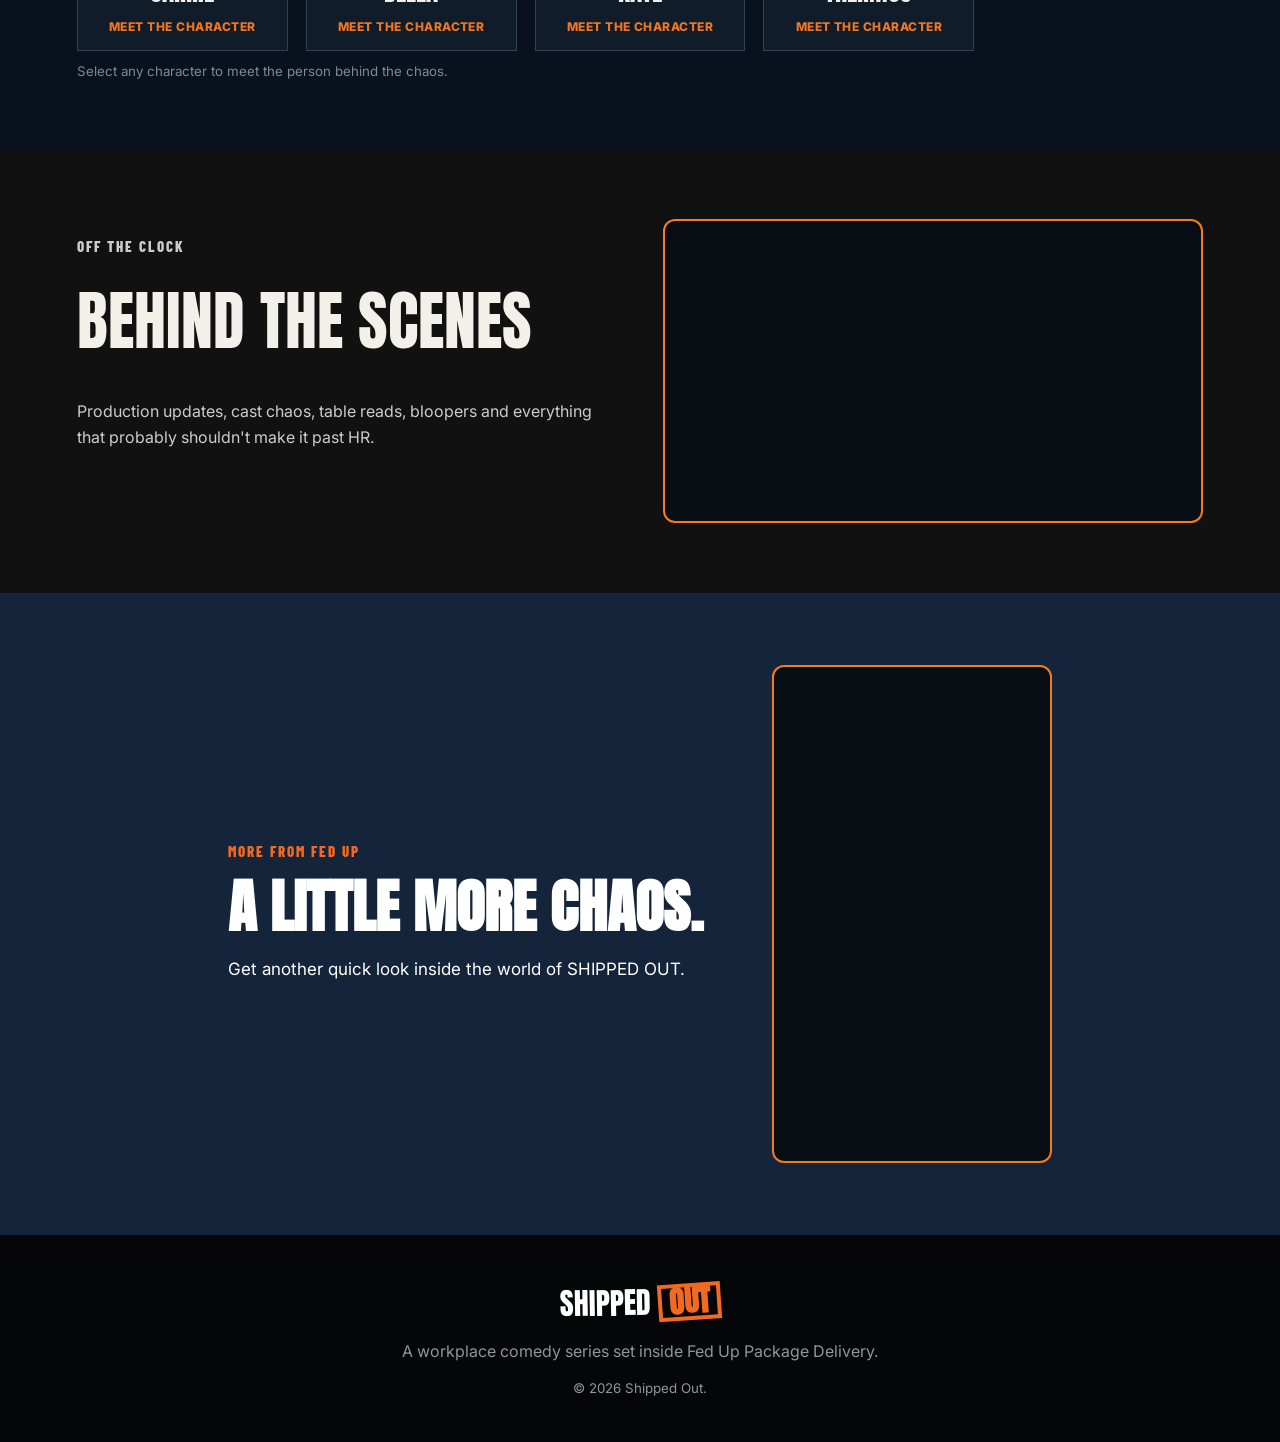
==== commit 88f983c2: "Update index.html" ====
--- a/index.html
+++ b/index.html
@@ -325,7 +325,7 @@
 <button type="button" class="corp-action" data-corp-open="safety"><span>♢</span><b>SAFETY FIRST<small>Don't get hurt. It's bad for numbers.</small></b></button>
 <button type="button" class="corp-action partner-tile" onclick="document.getElementById('partnerModal').showModal()" aria-haspopup="dialog" aria-controls="partnerModal"><span>★</span><b>BECOME A PARTNER<small>HELP US DELIVER THE LAUGHS.</small></b></button>
 </section>
-<section class="characters" id="characters"><p class="eyebrow">THE PEOPLE WHO KEEP FED UP RUNNING. SOMEHOW.</p><h2>MEET THE EMPLOYEES</h2><div class="cards"><article class="cast-entry"><button aria-label="Read biography for Walt" class="cast-bio-trigger" data-role="Walt" type="button"><span aria-hidden="true" class="cast-photo"><img alt="" src="images/cast/Walt-grid.jpg" data-cast-image="Walt" data-grid-test="true" hidden="" loading="lazy"/><span class="cast-photo-fallback">PHOTO</span></span><span class="cast-character">WALT</span><span class="cast-cta">MEET THE CHARACTER</span></button></article><article class="cast-entry"><button aria-label="Read biography for Sloane" class="cast-bio-trigger" data-role="Sloane" type="button"><span aria-hidden="true" class="cast-photo"> <img alt="" data-cast-image="Sloane" hidden="" loading="lazy"/> <span class="cast-photo-fallback">PHOTO</span> </span><span class="cast-character">SLOANE</span><span class="cast-cta">MEET THE CHARACTER</span></button></article><article class="cast-entry"><button aria-label="Read biography for Steve" class="cast-bio-trigger" data-role="Steve" type="button"><span aria-hidden="true" class="cast-photo"><img alt="" data-cast-image="Steve" hidden="" loading="lazy"/><span class="cast-photo-fallback">PHOTO</span></span><span class="cast-character">STEVE</span><span class="cast-cta">MEET THE CHARACTER</span></button></article><article class="cast-entry"><button aria-label="Read biography for Timmy" class="cast-bio-trigger" data-role="Timmy" type="button"><span aria-hidden="true" class="cast-photo"><img alt="" data-cast-image="Timmy" hidden="" loading="lazy"/><span class="cast-photo-fallback">PHOTO</span></span><span class="cast-character">TIMMY</span><span class="cast-cta">MEET THE CHARACTER</span></button></article><article class="cast-entry"><button aria-label="Read biography for Grizz" class="cast-bio-trigger" data-role="Grizz" type="button"><span aria-hidden="true" class="cast-photo"><img alt="" data-cast-image="Grizz" hidden="" loading="lazy"/><span class="cast-photo-fallback">PHOTO</span></span><span class="cast-character">GRIZZ</span><span class="cast-cta">MEET THE CHARACTER</span></button></article><article class="cast-entry"><button aria-label="Read biography for Santiago" class="cast-bio-trigger" data-role="Burnout" type="button"><span aria-hidden="true" class="cast-photo"><img alt="" data-cast-image="Burnout" hidden="" loading="lazy"/><span class="cast-photo-fallback">PHOTO</span></span><span class="cast-character">SANTIAGO</span><span class="cast-cta">MEET THE CHARACTER</span></button></article><article class="cast-entry"><button aria-label="Read biography for Katherine" class="cast-bio-trigger" data-role="Perfectionist" type="button"><span aria-hidden="true" class="cast-photo"><img alt="" data-cast-image="Perfectionist" hidden="" loading="lazy"/><span class="cast-photo-fallback">PHOTO</span></span><span class="cast-character">KATHERINE</span><span class="cast-cta">MEET THE CHARACTER</span></button></article><article class="cast-entry"><button aria-label="Read biography for Sarah" class="cast-bio-trigger" data-role="Conspiracy Theorist" type="button"><span aria-hidden="true" class="cast-photo"><img alt="" data-cast-image="ConspiracyTheorist" hidden="" loading="lazy"/><span class="cast-photo-fallback">PHOTO</span></span><span class="cast-character">SARAH</span><span class="cast-cta">MEET THE CHARACTER</span></button></article><article class="cast-entry"><button aria-label="Read biography for Manny" class="cast-bio-trigger" data-role="Manny" type="button"><span aria-hidden="true" class="cast-photo"><img alt="" data-cast-image="Manny" hidden="" loading="lazy"/><span class="cast-photo-fallback">PHOTO</span></span><span class="cast-character">MANNY</span><span class="cast-cta">MEET THE CHARACTER</span></button></article><article class="cast-entry"><button aria-label="Read biography for Miles" class="cast-bio-trigger" data-role="Rookie" type="button"><span aria-hidden="true" class="cast-photo"><img alt="" data-cast-image="Rookie" hidden="" loading="lazy"/><span class="cast-photo-fallback">PHOTO</span></span><span class="cast-character">MILES</span><span class="cast-cta">MEET THE CHARACTER</span></button></article><article class="cast-entry"><button aria-label="Read biography for Carrie" class="cast-bio-trigger" data-role="HR Lady" type="button"><span aria-hidden="true" class="cast-photo"><img alt="" data-cast-image="HR Lady" hidden="" loading="lazy"/><span class="cast-photo-fallback">PHOTO</span></span><span class="cast-character">CARRIE</span><span class="cast-cta">MEET THE CHARACTER</span></button></article><article class="cast-entry"><button aria-label="Read biography for Della" class="cast-bio-trigger" data-role="Security Guard" type="button"><span aria-hidden="true" class="cast-photo"><img alt="" data-cast-image="Security" hidden="" loading="lazy"/><span class="cast-photo-fallback">PHOTO</span></span><span class="cast-character">DELLA</span><span class="cast-cta">MEET THE CHARACTER</span></button></article><article class="cast-entry"><button aria-label="Read biography for Kate" class="cast-bio-trigger" data-role="Kate" type="button"><span aria-hidden="true" class="cast-photo"><img alt="" data-cast-image="kate" hidden="" loading="lazy"/><span class="cast-photo-fallback">PHOTO</span></span><span class="cast-character">KATE</span><span class="cast-cta">MEET THE CHARACTER</span></button></article><article class="cast-entry"><button aria-label="Read biography for Thermos" class="cast-bio-trigger" data-role="Thermos" type="button"><span aria-hidden="true" class="cast-photo"><img alt="" data-cast-image="Thermos" hidden="" loading="lazy"/><span class="cast-photo-fallback">PHOTO</span></span><span class="cast-character">THERMOS</span><span class="cast-cta">MEET THE CHARACTER</span></button></article></div><small>Select any character to meet the person behind the chaos.</small></section>
+<section class="characters" id="characters"><p class="eyebrow">THE PEOPLE WHO KEEP FED UP RUNNING. SOMEHOW.</p><h2>MEET THE EMPLOYEES</h2><div class="cards"><article class="cast-entry"><button aria-label="Read biography for Walt" class="cast-bio-trigger" data-role="Walt" type="button"><span aria-hidden="true" class="cast-photo"><img alt="" src="images/cast/Walt-grid.jpg" data-cast-image="Walt" data-grid-test="true" hidden="" loading="lazy"/><span class="cast-photo-fallback">PHOTO</span></span><span class="cast-character">WALT</span><span class="cast-cta">MEET THE CHARACTER</span></button></article><article class="cast-entry"><button aria-label="Read biography for Sloane" class="cast-bio-trigger" data-role="Sloane" type="button"><span aria-hidden="true" class="cast-photo"> <img alt="" data-cast-image="Sloane" hidden="" loading="lazy"/> <span class="cast-photo-fallback">PHOTO</span> </span><span class="cast-character">SLOANE</span><span class="cast-cta">MEET THE CHARACTER</span></button></article><article class="cast-entry"><button aria-label="Read biography for Steve" class="cast-bio-trigger" data-role="Steve" type="button"><span aria-hidden="true" class="cast-photo"><img alt="" data-cast-image="Steve" hidden="" loading="lazy"/><span class="cast-photo-fallback">PHOTO</span></span><span class="cast-character">STEVE</span><span class="cast-cta">MEET THE CHARACTER</span></button></article><article class="cast-entry"><button aria-label="Read biography for Timmy" class="cast-bio-trigger" data-role="Timmy" type="button"><span aria-hidden="true" class="cast-photo"><img alt="" data-cast-image="Timmy" hidden="" loading="lazy"/><span class="cast-photo-fallback">PHOTO</span></span><span class="cast-character">TIMMY</span><span class="cast-cta">MEET THE CHARACTER</span></button></article><article class="cast-entry"><button aria-label="Read biography for Grizz" class="cast-bio-trigger" data-role="Grizz" type="button"><span aria-hidden="true" class="cast-photo"><img alt="" data-cast-image="Grizz" hidden="" loading="lazy"/><span class="cast-photo-fallback">PHOTO</span></span><span class="cast-character">GRIZZ</span><span class="cast-cta">MEET THE CHARACTER</span></button></article><article class="cast-entry"><button aria-label="Read biography for Santiago" class="cast-bio-trigger" data-role="Burnout" type="button"><span aria-hidden="true" class="cast-photo"><img alt="" data-cast-image="Burnout" hidden="" loading="lazy"/><span class="cast-photo-fallback">PHOTO</span></span><span class="cast-character">SANTIAGO</span><span class="cast-cta">MEET THE CHARACTER</span></button></article><article class="cast-entry"><button aria-label="Read biography for Katherine" class="cast-bio-trigger" data-role="Perfectionist" type="button"><span aria-hidden="true" class="cast-photo"><img alt="" data-cast-image="Perfectionist" hidden="" loading="lazy"/><span class="cast-photo-fallback">PHOTO</span></span><span class="cast-character">KATHERINE</span><span class="cast-cta">MEET THE CHARACTER</span></button></article><article class="cast-entry"><button aria-label="Read biography for Sarah" class="cast-bio-trigger" data-role="Conspiracy Theorist" type="button"><span aria-hidden="true" class="cast-photo"><img alt="" data-cast-image="ConspiracyTheorist" hidden="" loading="lazy"/><span class="cast-photo-fallback">PHOTO</span></span><span class="cast-character">SARAH</span><span class="cast-cta">MEET THE CHARACTER</span></button></article><article class="cast-entry"><button aria-label="Read biography for Manny" class="cast-bio-trigger" data-role="Manny" type="button"><span aria-hidden="true" class="cast-photo"><img alt="" data-cast-image="Manny" hidden="" loading="lazy"/><span class="cast-photo-fallback">PHOTO</span></span><span class="cast-character">MANNY</span><span class="cast-cta">MEET THE CHARACTER</span></button></article><article class="cast-entry"><button aria-label="Read biography for Miles" class="cast-bio-trigger" data-role="Rookie" type="button"><span aria-hidden="true" class="cast-photo"><img alt="" data-cast-image="Rookie" hidden="" loading="lazy"/><span class="cast-photo-fallback">PHOTO</span></span><span class="cast-character">MILES</span><span class="cast-cta">MEET THE CHARACTER</span></button></article><article class="cast-entry"><button aria-label="Read biography for Carrie" class="cast-bio-trigger" data-role="HR Lady" type="button"><span aria-hidden="true" class="cast-photo"><img alt="" data-cast-image="HR Lady" hidden="" loading="lazy"/><span class="cast-photo-fallback">PHOTO</span></span><span class="cast-character">CARRIE</span><span class="cast-cta">MEET THE CHARACTER</span></button></article><article class="cast-entry"><button aria-label="Read biography for Della" class="cast-bio-trigger" data-role="Security Guard" type="button"><span aria-hidden="true" class="cast-photo"><img alt="" data-cast-image="Security" hidden="" loading="lazy"/><span class="cast-photo-fallback">PHOTO</span></span><span class="cast-character">DELLA</span><span class="cast-cta">MEET THE CHARACTER</span></button></article><article class="cast-entry"><button aria-label="Read biography for Kate" class="cast-bio-trigger" data-role="Kate" type="button"><span aria-hidden="true" class="cast-photo"><img alt="Kate Pentz as Kate" src="images/cast/kate.png" data-cast-image="kate" hidden="" loading="lazy"/><span class="cast-photo-fallback">PHOTO</span></span><span class="cast-character">KATE</span><span class="cast-cta">MEET THE CHARACTER</span></button></article><article class="cast-entry"><button aria-label="Read biography for Thermos" class="cast-bio-trigger" data-role="Thermos" type="button"><span aria-hidden="true" class="cast-photo"><img alt="" data-cast-image="Thermos" hidden="" loading="lazy"/><span class="cast-photo-fallback">PHOTO</span></span><span class="cast-character">THERMOS</span><span class="cast-cta">MEET THE CHARACTER</span></button></article></div><small>Select any character to meet the person behind the chaos.</small></section>
 <section class="behind" id="behind"><div><p class="eyebrow">OFF THE CLOCK</p><h2>BEHIND THE SCENES</h2><p>Production updates, cast chaos, table reads, bloopers and everything that probably shouldn't make it past HR.</p></div><div class="shipped-teaser-preview" id="teaser"><iframe src="https://www.youtube-nocookie.com/embed/FwFNcczOcqc" title="Shipped Out official teaser" loading="lazy" allow="accelerometer; autoplay; clipboard-write; encrypted-media; gyroscope; picture-in-picture; web-share" referrerpolicy="strict-origin-when-cross-origin" allowfullscreen></iframe></div></section>
 <style id="shipped-teaser-preview-styles">
 /* Show the official YouTube thumbnail and player directly in Behind the Scenes. */
@@ -364,8 +364,17 @@
 // Try common extensions, including the exact extensionless filenames shown in GitHub.
 (()=>{const extensions=['.jpg','.jpeg','.png','.webp','.JPG','.JPEG','.PNG','.WEBP',''];
 document.querySelectorAll('img[data-cast-image]').forEach(img=>{const stem=img.dataset.castImage;let i=0;const fallback=img.nextElementSibling;
-function tryNext(){if(i>=extensions.length){img.hidden=true;if(fallback)fallback.hidden=false;return;}
-if(img.dataset.gridTest==='true'){img.dataset.gridTest='loading';img.src='images/cast/Walt-grid.jpg';return;} img.src='images/cast/'+encodeURIComponent(stem)+extensions[i++];}
+// Kate's file may have been uploaded to the cast folder, images folder, or repository root.
+const katePaths=['images/cast/kate.png','images/cast/Kate.png','images/kate.png','images/Kate.png','kate.png','Kate.png'];
+function tryNext(){
+  if(stem==='kate'){
+    if(i>=katePaths.length){img.hidden=true;if(fallback)fallback.hidden=false;return;}
+    img.src=katePaths[i++];return;
+  }
+  if(i>=extensions.length){img.hidden=true;if(fallback)fallback.hidden=false;return;}
+  if(img.dataset.gridTest==='true'){img.dataset.gridTest='loading';img.src='images/cast/Walt-grid.jpg';return;}
+  img.src='images/cast/'+encodeURIComponent(stem)+extensions[i++];
+}
 img.addEventListener('load',()=>{img.hidden=false;if(fallback)fallback.hidden=true;});
 img.addEventListener('error',tryNext);tryNext();});})();
 </script>
@@ -523,4 +532,3 @@
   </p>
 </dialog>
 </body></html>
-
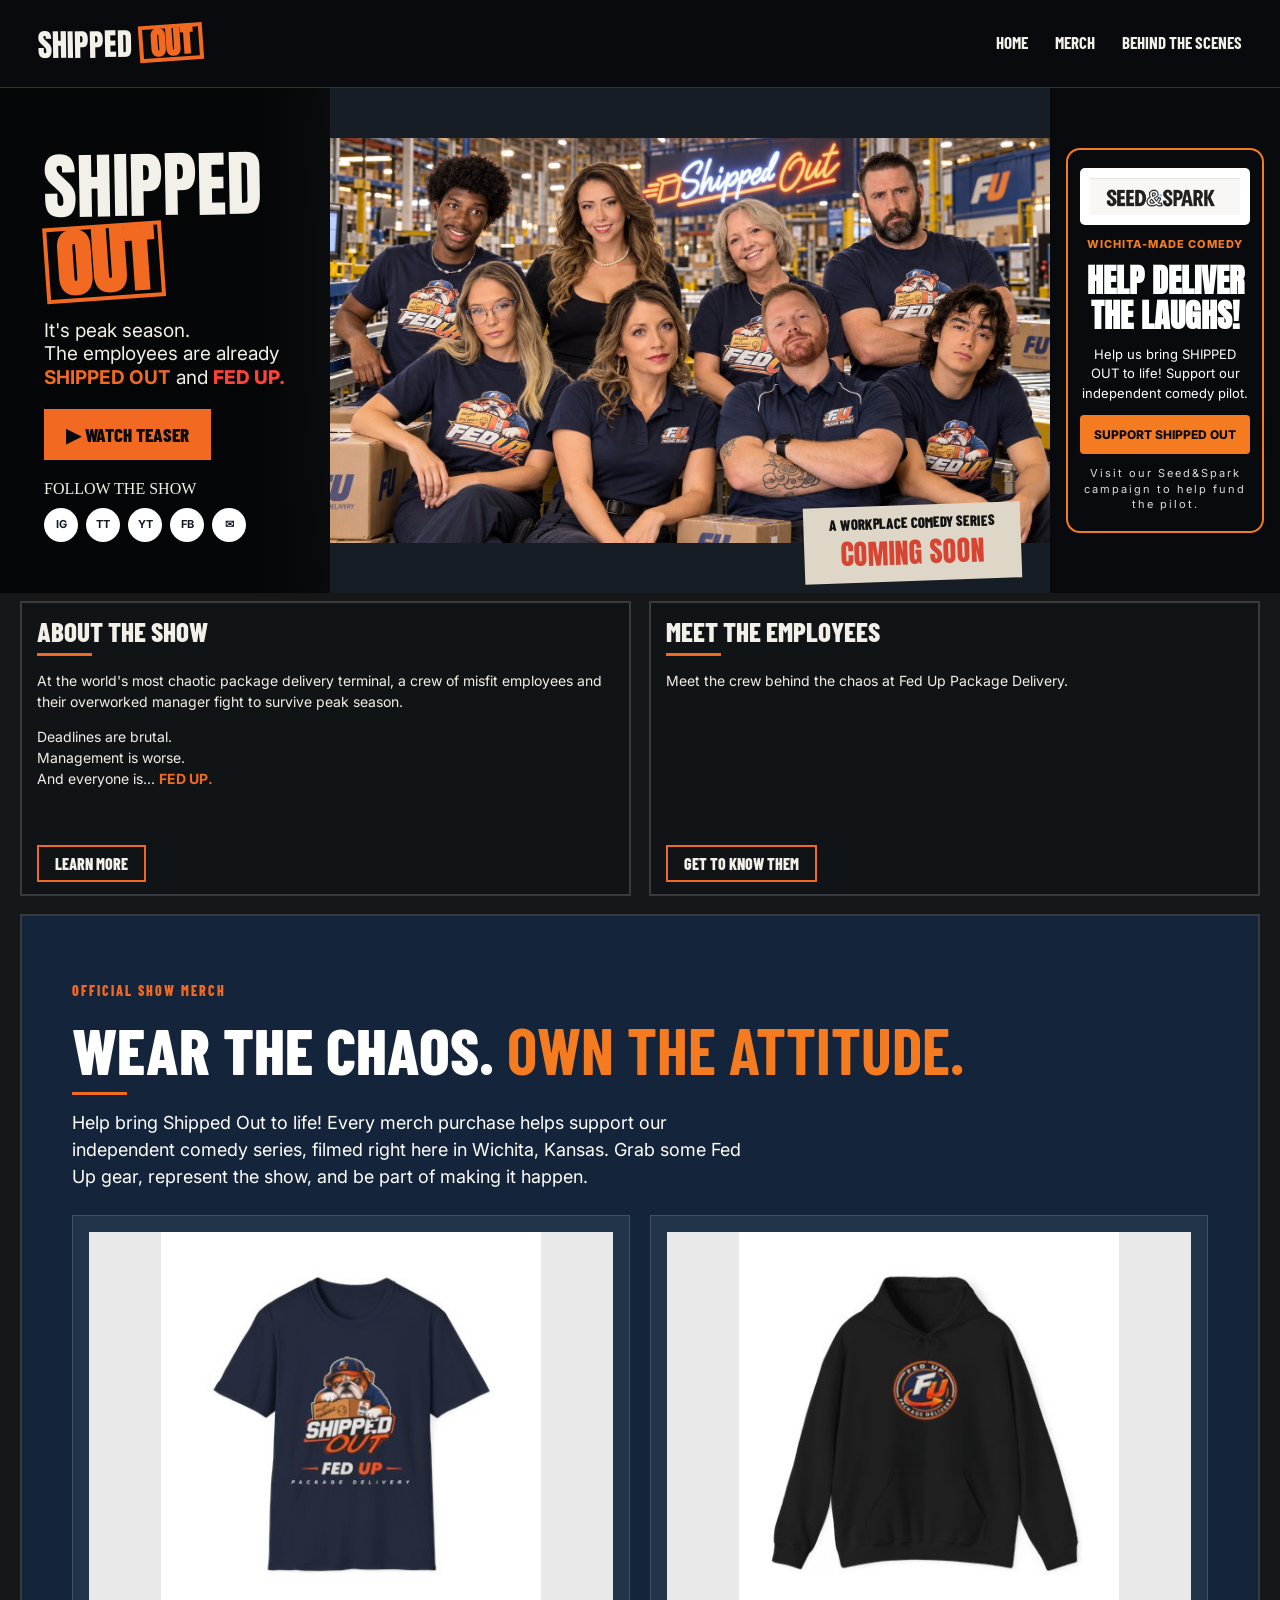
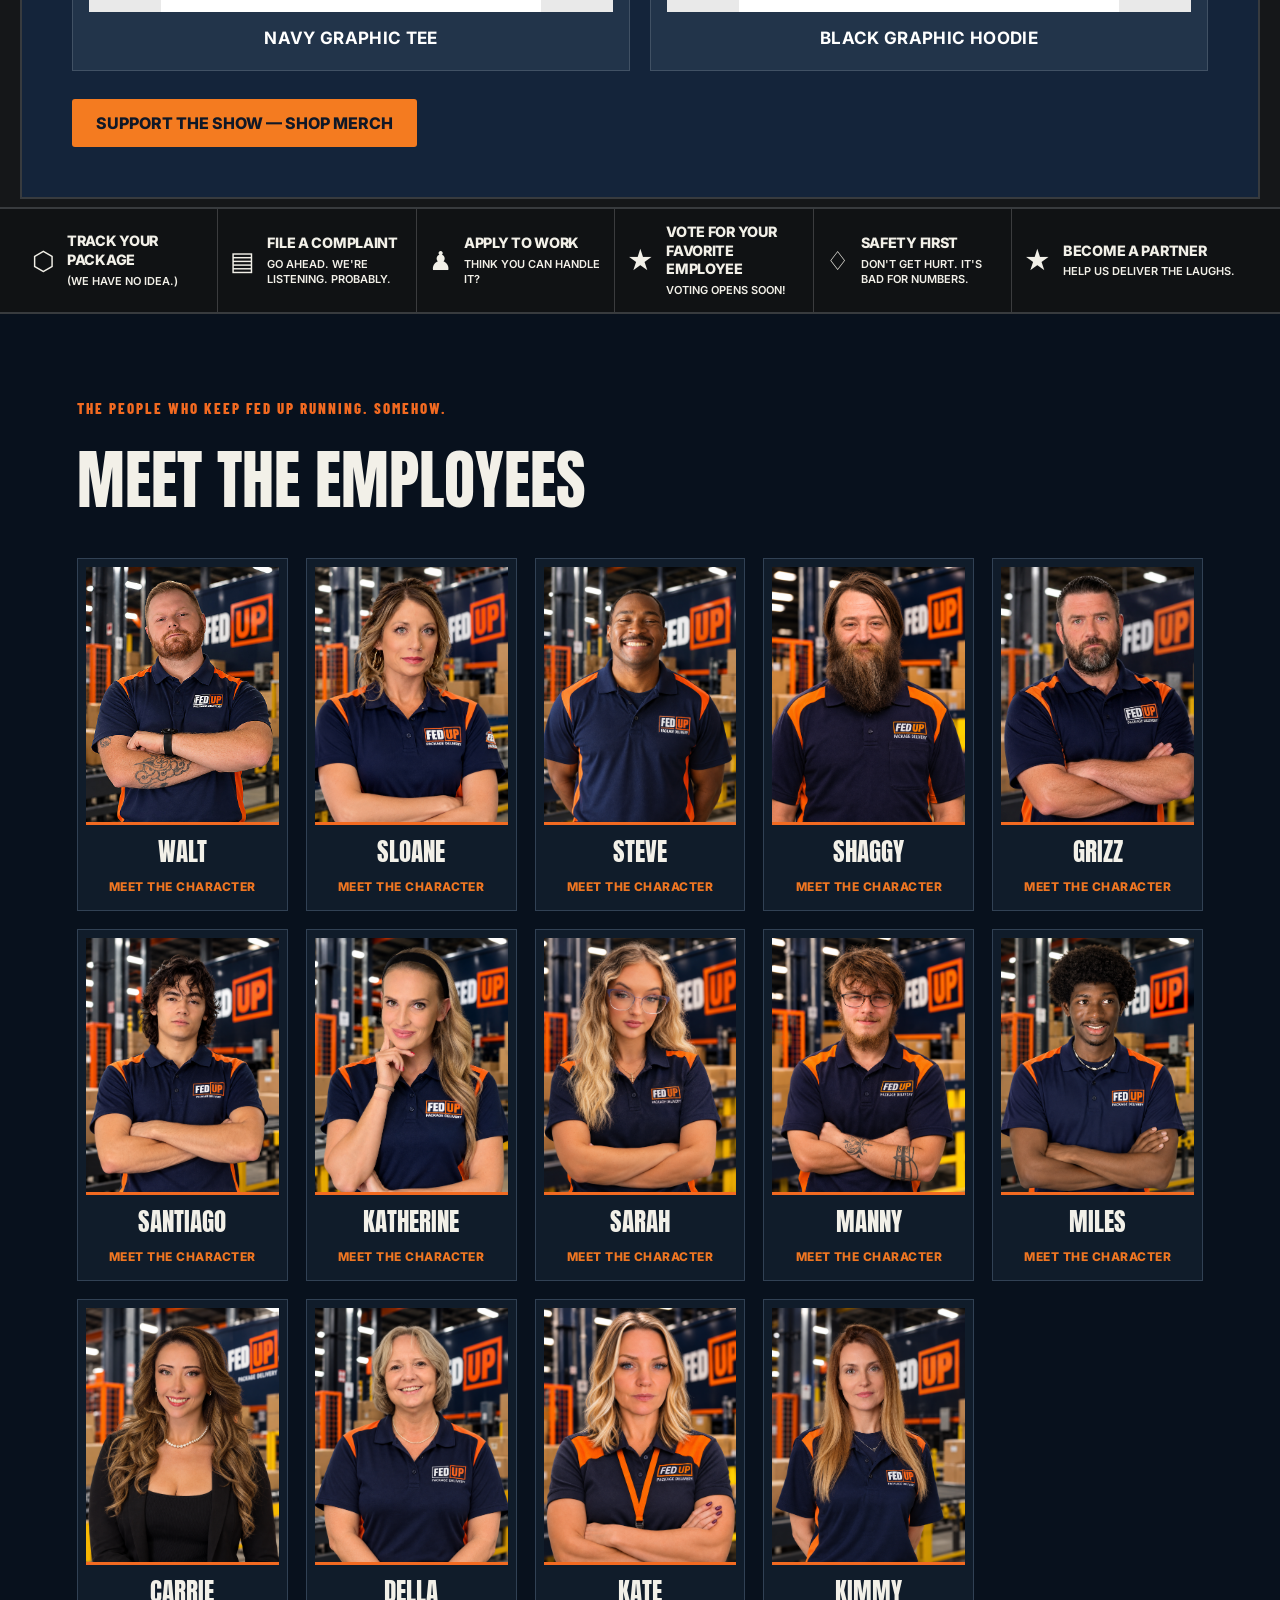
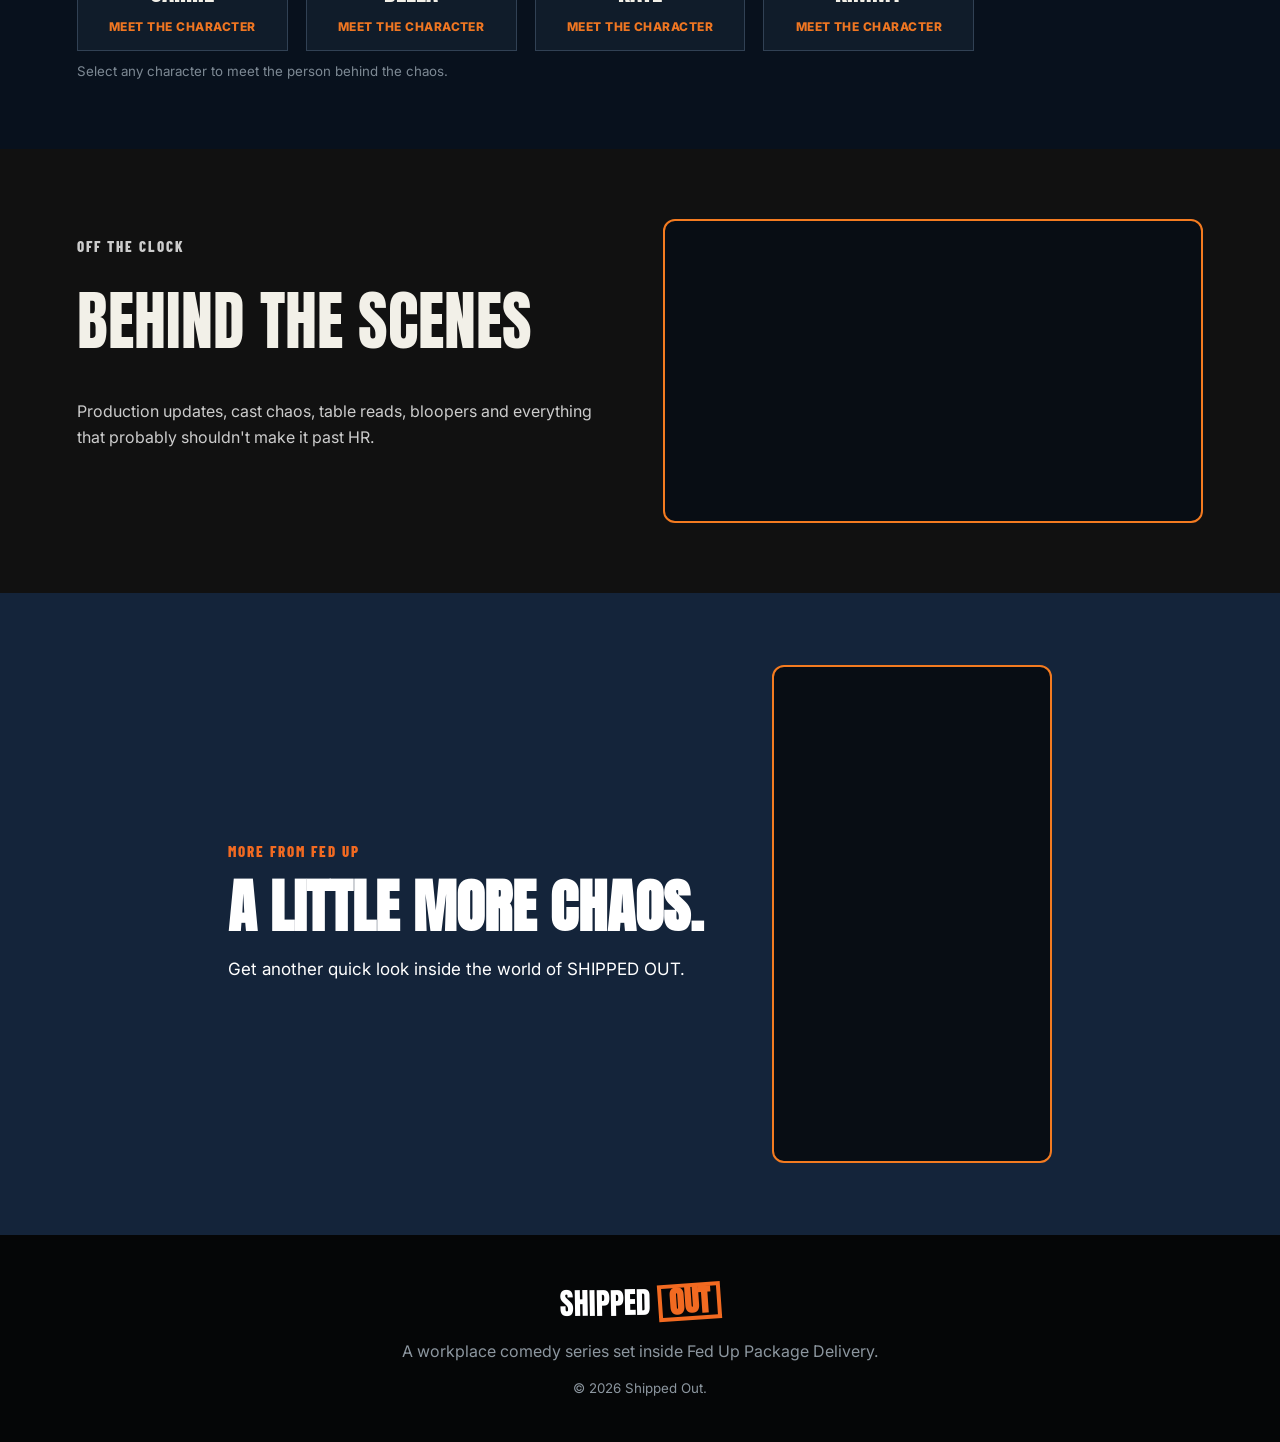
==== commit 85515786: "Update index.html" ====
--- a/index.html
+++ b/index.html
@@ -325,7 +325,7 @@
 <button type="button" class="corp-action" data-corp-open="safety"><span>♢</span><b>SAFETY FIRST<small>Don't get hurt. It's bad for numbers.</small></b></button>
 <button type="button" class="corp-action partner-tile" onclick="document.getElementById('partnerModal').showModal()" aria-haspopup="dialog" aria-controls="partnerModal"><span>★</span><b>BECOME A PARTNER<small>HELP US DELIVER THE LAUGHS.</small></b></button>
 </section>
-<section class="characters" id="characters"><p class="eyebrow">THE PEOPLE WHO KEEP FED UP RUNNING. SOMEHOW.</p><h2>MEET THE EMPLOYEES</h2><div class="cards"><article class="cast-entry"><button aria-label="Read biography for Walt" class="cast-bio-trigger" data-role="Walt" type="button"><span aria-hidden="true" class="cast-photo"><img alt="" src="images/cast/Walt-grid.jpg" data-cast-image="Walt" data-grid-test="true" hidden="" loading="lazy"/><span class="cast-photo-fallback">PHOTO</span></span><span class="cast-character">WALT</span><span class="cast-cta">MEET THE CHARACTER</span></button></article><article class="cast-entry"><button aria-label="Read biography for Sloane" class="cast-bio-trigger" data-role="Sloane" type="button"><span aria-hidden="true" class="cast-photo"> <img alt="" data-cast-image="Sloane" hidden="" loading="lazy"/> <span class="cast-photo-fallback">PHOTO</span> </span><span class="cast-character">SLOANE</span><span class="cast-cta">MEET THE CHARACTER</span></button></article><article class="cast-entry"><button aria-label="Read biography for Steve" class="cast-bio-trigger" data-role="Steve" type="button"><span aria-hidden="true" class="cast-photo"><img alt="" data-cast-image="Steve" hidden="" loading="lazy"/><span class="cast-photo-fallback">PHOTO</span></span><span class="cast-character">STEVE</span><span class="cast-cta">MEET THE CHARACTER</span></button></article><article class="cast-entry"><button aria-label="Read biography for Timmy" class="cast-bio-trigger" data-role="Timmy" type="button"><span aria-hidden="true" class="cast-photo"><img alt="" data-cast-image="Timmy" hidden="" loading="lazy"/><span class="cast-photo-fallback">PHOTO</span></span><span class="cast-character">TIMMY</span><span class="cast-cta">MEET THE CHARACTER</span></button></article><article class="cast-entry"><button aria-label="Read biography for Grizz" class="cast-bio-trigger" data-role="Grizz" type="button"><span aria-hidden="true" class="cast-photo"><img alt="" data-cast-image="Grizz" hidden="" loading="lazy"/><span class="cast-photo-fallback">PHOTO</span></span><span class="cast-character">GRIZZ</span><span class="cast-cta">MEET THE CHARACTER</span></button></article><article class="cast-entry"><button aria-label="Read biography for Santiago" class="cast-bio-trigger" data-role="Burnout" type="button"><span aria-hidden="true" class="cast-photo"><img alt="" data-cast-image="Burnout" hidden="" loading="lazy"/><span class="cast-photo-fallback">PHOTO</span></span><span class="cast-character">SANTIAGO</span><span class="cast-cta">MEET THE CHARACTER</span></button></article><article class="cast-entry"><button aria-label="Read biography for Katherine" class="cast-bio-trigger" data-role="Perfectionist" type="button"><span aria-hidden="true" class="cast-photo"><img alt="" data-cast-image="Perfectionist" hidden="" loading="lazy"/><span class="cast-photo-fallback">PHOTO</span></span><span class="cast-character">KATHERINE</span><span class="cast-cta">MEET THE CHARACTER</span></button></article><article class="cast-entry"><button aria-label="Read biography for Sarah" class="cast-bio-trigger" data-role="Conspiracy Theorist" type="button"><span aria-hidden="true" class="cast-photo"><img alt="" data-cast-image="ConspiracyTheorist" hidden="" loading="lazy"/><span class="cast-photo-fallback">PHOTO</span></span><span class="cast-character">SARAH</span><span class="cast-cta">MEET THE CHARACTER</span></button></article><article class="cast-entry"><button aria-label="Read biography for Manny" class="cast-bio-trigger" data-role="Manny" type="button"><span aria-hidden="true" class="cast-photo"><img alt="" data-cast-image="Manny" hidden="" loading="lazy"/><span class="cast-photo-fallback">PHOTO</span></span><span class="cast-character">MANNY</span><span class="cast-cta">MEET THE CHARACTER</span></button></article><article class="cast-entry"><button aria-label="Read biography for Miles" class="cast-bio-trigger" data-role="Rookie" type="button"><span aria-hidden="true" class="cast-photo"><img alt="" data-cast-image="Rookie" hidden="" loading="lazy"/><span class="cast-photo-fallback">PHOTO</span></span><span class="cast-character">MILES</span><span class="cast-cta">MEET THE CHARACTER</span></button></article><article class="cast-entry"><button aria-label="Read biography for Carrie" class="cast-bio-trigger" data-role="HR Lady" type="button"><span aria-hidden="true" class="cast-photo"><img alt="" data-cast-image="HR Lady" hidden="" loading="lazy"/><span class="cast-photo-fallback">PHOTO</span></span><span class="cast-character">CARRIE</span><span class="cast-cta">MEET THE CHARACTER</span></button></article><article class="cast-entry"><button aria-label="Read biography for Della" class="cast-bio-trigger" data-role="Security Guard" type="button"><span aria-hidden="true" class="cast-photo"><img alt="" data-cast-image="Security" hidden="" loading="lazy"/><span class="cast-photo-fallback">PHOTO</span></span><span class="cast-character">DELLA</span><span class="cast-cta">MEET THE CHARACTER</span></button></article><article class="cast-entry"><button aria-label="Read biography for Kate" class="cast-bio-trigger" data-role="Kate" type="button"><span aria-hidden="true" class="cast-photo"><img alt="Kate Pentz as Kate" src="images/cast/kate.png" data-cast-image="kate" hidden="" loading="lazy"/><span class="cast-photo-fallback">PHOTO</span></span><span class="cast-character">KATE</span><span class="cast-cta">MEET THE CHARACTER</span></button></article><article class="cast-entry"><button aria-label="Read biography for Thermos" class="cast-bio-trigger" data-role="Thermos" type="button"><span aria-hidden="true" class="cast-photo"><img alt="" data-cast-image="Thermos" hidden="" loading="lazy"/><span class="cast-photo-fallback">PHOTO</span></span><span class="cast-character">THERMOS</span><span class="cast-cta">MEET THE CHARACTER</span></button></article></div><small>Select any character to meet the person behind the chaos.</small></section>
+<section class="characters" id="characters"><p class="eyebrow">THE PEOPLE WHO KEEP FED UP RUNNING. SOMEHOW.</p><h2>MEET THE EMPLOYEES</h2><div class="cards"><article class="cast-entry"><button aria-label="Read biography for Walt" class="cast-bio-trigger" data-role="Walt" type="button"><span aria-hidden="true" class="cast-photo"><img alt="" src="images/cast/Walt-grid.jpg" data-cast-image="Walt" data-grid-test="true" hidden="" loading="lazy"/><span class="cast-photo-fallback">PHOTO</span></span><span class="cast-character">WALT</span><span class="cast-cta">MEET THE CHARACTER</span></button></article><article class="cast-entry"><button aria-label="Read biography for Sloane" class="cast-bio-trigger" data-role="Sloane" type="button"><span aria-hidden="true" class="cast-photo"> <img alt="" data-cast-image="Sloane" hidden="" loading="lazy"/> <span class="cast-photo-fallback">PHOTO</span> </span><span class="cast-character">SLOANE</span><span class="cast-cta">MEET THE CHARACTER</span></button></article><article class="cast-entry"><button aria-label="Read biography for Steve" class="cast-bio-trigger" data-role="Steve" type="button"><span aria-hidden="true" class="cast-photo"><img alt="" data-cast-image="Steve" hidden="" loading="lazy"/><span class="cast-photo-fallback">PHOTO</span></span><span class="cast-character">STEVE</span><span class="cast-cta">MEET THE CHARACTER</span></button></article><article class="cast-entry"><button aria-label="Read biography for Shaggy" class="cast-bio-trigger" data-role="Shaggy" type="button"><span aria-hidden="true" class="cast-photo"><img alt="" data-cast-image="Shaggy" hidden="" loading="lazy"/><span class="cast-photo-fallback">PHOTO</span></span><span class="cast-character">SHAGGY</span><span class="cast-cta">MEET THE CHARACTER</span></button></article><article class="cast-entry"><button aria-label="Read biography for Grizz" class="cast-bio-trigger" data-role="Grizz" type="button"><span aria-hidden="true" class="cast-photo"><img alt="" data-cast-image="Grizz" hidden="" loading="lazy"/><span class="cast-photo-fallback">PHOTO</span></span><span class="cast-character">GRIZZ</span><span class="cast-cta">MEET THE CHARACTER</span></button></article><article class="cast-entry"><button aria-label="Read biography for Santiago" class="cast-bio-trigger" data-role="Burnout" type="button"><span aria-hidden="true" class="cast-photo"><img alt="" data-cast-image="Burnout" hidden="" loading="lazy"/><span class="cast-photo-fallback">PHOTO</span></span><span class="cast-character">SANTIAGO</span><span class="cast-cta">MEET THE CHARACTER</span></button></article><article class="cast-entry"><button aria-label="Read biography for Katherine" class="cast-bio-trigger" data-role="Perfectionist" type="button"><span aria-hidden="true" class="cast-photo"><img alt="" data-cast-image="Perfectionist" hidden="" loading="lazy"/><span class="cast-photo-fallback">PHOTO</span></span><span class="cast-character">KATHERINE</span><span class="cast-cta">MEET THE CHARACTER</span></button></article><article class="cast-entry"><button aria-label="Read biography for Sarah" class="cast-bio-trigger" data-role="Conspiracy Theorist" type="button"><span aria-hidden="true" class="cast-photo"><img alt="" data-cast-image="ConspiracyTheorist" hidden="" loading="lazy"/><span class="cast-photo-fallback">PHOTO</span></span><span class="cast-character">SARAH</span><span class="cast-cta">MEET THE CHARACTER</span></button></article><article class="cast-entry"><button aria-label="Read biography for Manny" class="cast-bio-trigger" data-role="Manny" type="button"><span aria-hidden="true" class="cast-photo"><img alt="" data-cast-image="Manny" hidden="" loading="lazy"/><span class="cast-photo-fallback">PHOTO</span></span><span class="cast-character">MANNY</span><span class="cast-cta">MEET THE CHARACTER</span></button></article><article class="cast-entry"><button aria-label="Read biography for Miles" class="cast-bio-trigger" data-role="Rookie" type="button"><span aria-hidden="true" class="cast-photo"><img alt="" data-cast-image="Rookie" hidden="" loading="lazy"/><span class="cast-photo-fallback">PHOTO</span></span><span class="cast-character">MILES</span><span class="cast-cta">MEET THE CHARACTER</span></button></article><article class="cast-entry"><button aria-label="Read biography for Carrie" class="cast-bio-trigger" data-role="HR Lady" type="button"><span aria-hidden="true" class="cast-photo"><img alt="" data-cast-image="HR Lady" hidden="" loading="lazy"/><span class="cast-photo-fallback">PHOTO</span></span><span class="cast-character">CARRIE</span><span class="cast-cta">MEET THE CHARACTER</span></button></article><article class="cast-entry"><button aria-label="Read biography for Della" class="cast-bio-trigger" data-role="Security Guard" type="button"><span aria-hidden="true" class="cast-photo"><img alt="" data-cast-image="Security" hidden="" loading="lazy"/><span class="cast-photo-fallback">PHOTO</span></span><span class="cast-character">DELLA</span><span class="cast-cta">MEET THE CHARACTER</span></button></article><article class="cast-entry"><button aria-label="Read biography for Kate" class="cast-bio-trigger" data-role="Kate" type="button"><span aria-hidden="true" class="cast-photo"><img alt="Kate Pentz as Kate" src="images/cast/kate.png" data-cast-image="kate" hidden="" loading="lazy"/><span class="cast-photo-fallback">PHOTO</span></span><span class="cast-character">KATE</span><span class="cast-cta">MEET THE CHARACTER</span></button></article><article class="cast-entry"><button aria-label="Read biography for Kimmy" class="cast-bio-trigger" data-role="Kimmy" type="button"><span aria-hidden="true" class="cast-photo"><img alt="" data-cast-image="Thermos" hidden="" loading="lazy"/><span class="cast-photo-fallback">PHOTO</span></span><span class="cast-character">KIMMY</span><span class="cast-cta">MEET THE CHARACTER</span></button></article></div><small>Select any character to meet the person behind the chaos.</small></section>
 <section class="behind" id="behind"><div><p class="eyebrow">OFF THE CLOCK</p><h2>BEHIND THE SCENES</h2><p>Production updates, cast chaos, table reads, bloopers and everything that probably shouldn't make it past HR.</p></div><div class="shipped-teaser-preview" id="teaser"><iframe src="https://www.youtube-nocookie.com/embed/FwFNcczOcqc" title="Shipped Out official teaser" loading="lazy" allow="accelerometer; autoplay; clipboard-write; encrypted-media; gyroscope; picture-in-picture; web-share" referrerpolicy="strict-origin-when-cross-origin" allowfullscreen></iframe></div></section>
 <style id="shipped-teaser-preview-styles">
 /* Show the official YouTube thumbnail and player directly in Behind the Scenes. */
@@ -365,6 +365,7 @@
 (()=>{const extensions=['.jpg','.jpeg','.png','.webp','.JPG','.JPEG','.PNG','.WEBP',''];
 document.querySelectorAll('img[data-cast-image]').forEach(img=>{const stem=img.dataset.castImage;let i=0;const fallback=img.nextElementSibling;
 // Kate's file may have been uploaded to the cast folder, images folder, or repository root.
+const kimmyPaths=['images/cast/Thermos.jpg','images/cast/Thermos.jpeg','images/cast/Thermos.png','images/cast/Thermos.webp','images/cast/Kimmy.jpg','images/cast/Kimmy.jpeg','images/cast/Kimmy.png','images/cast/Kimmy.webp'];
 const katePaths=['images/cast/kate.png','images/cast/Kate.png','images/kate.png','images/Kate.png','kate.png','Kate.png'];
 function tryNext(){
   if(stem==='kate'){
@@ -402,7 +403,7 @@
 document.getElementById('shippedOutTeaserDialog').addEventListener('click',function(e){if(e.target===this)closeShippedOutTeaser()});
 document.getElementById('shippedOutTeaserDialog').addEventListener('close',function(){document.getElementById('shippedOutTeaserFrame').src=''});
 </script>
-<script>const shippedOutBios = {"Walt": {"name": "Walt", "position": "Manager", "actor": "Coby Jarrell", "bio": "In Shipped Out, Walt is a laid-back manager trying his best to handle the misfits who work for him. In real life, Coby has been a tire shop store manager for four years and is ready to bring his character to life on the big screen."}, "Grizz": {"name": "Grizz", "position": "Senior Driver", "actor": "Jesse E. Bailey II", "bio": "Grizz is the veteran employee. He loves his job but hates change. When he gets bored, he plays tricks on everyone to entertain himself on the job. In real life, Jesse is a former Marine with 18 years of package delivery experience."}, "Sloane": {"name": "Sloane", "position": "Terminal Manager", "actor": "Andrea Gregginer", "bio": "Sloane is a high-strung, hard-nosed terminal manager who is under constant pressure from upper management—and makes absolutely sure everyone below her feels it. Sharp-tongued, controlling, and fiercely protective of her authority, Sloane runs the terminal with an iron fist."}, "Timmy": {"name": "Timmy", "position": "Driver", "actor": "Keith Palmer", "bio": "Timmy is one of the drivers at Fed Up and a well-known brown-noser, always trying to stay in Sloane’s good graces—even though she can barely tolerate him. He’s enthusiastic, eager to please, and consistently in the wrong place at the wrong time, but his loyalty (and relentless optimism) keep him in the mix."}, "Burnout": {"name": "Santiago", "position": "Driver", "actor": "Deshawn Parker", "bio": "Santiago is burnt out and, most of the time, out of this world. His favorite quote is “the sky is the limit,” meaning he can get as high as he wants. In real life, Deshawn has 15 years of experience in choir, arts, modeling, and fashion. He played soccer and football overseas in England, coached at Birmingham University, and currently plays for the Wichita Wings."}, "Perfectionist": {"name": "Katherine", "position": "Driver", "actor": "Allison Yaple", "bio": "Katherine is a perfectionist who does more harm than good. Always on time, shirts ironed, pencils sharp, she tries to keep everyone in order. In real life, Allison is a SAG-AFTRA actress whose credits include Tarantino’s Once Upon a Time in Hollywood and Lifetime’s Give Me Back My Daughter. She has acted for over 20 years and trained with UCB, IO West, and Scott Sedita Acting Studio."}, "Conspiracy Theorist": {"name": "Sarah", "position": "Driver", "actor": "Sarenah Mills", "bio": "Sarah is an outspoken, suspicious, sarcastic conspiracy theorist. In real life, Sarenah is a mother of two from Derby, Kansas, and brings humor, positive energy, and personality to the Shipped Out crew."}, "Rookie": {"name": "Miles", "position": "New Hire Driver", "actor": "Izaiah Henderson", "bio": "Miles is naïve but eager, anxious, eager to please, and a little annoying with all his questions. He wants to know everything and make the managers happy. In real life, Izaiah loves creating worlds and is currently working on a project called Sons of Seven."}, "HR Lady": {"name": "Carrie", "position": "Human Resources", "actor": "Jasmine Alicea", "bio": "Carrie is patiently stressed, unintentionally funny, and constantly managing the chaos. She struggles with Adderall addiction and vapes to cope with stress. In real life, Jasmine has a background in acting and modeling."}, "Security Guard": {"name": "Della", "position": "Security", "actor": "Kim A. McGuire Albertson", "bio": "Della is the longtime security guard: cynical, smart-mouthed, and genuinely caring toward her coworkers. She is tired and fed up, but not ready to retire. In real life, Kim is a former accountant, mother of two, and grandmother of three. She has been acting for three years and can be seen in 2BHonest and Trap48."}, "Steve": {"name": "Steve", "position": "Driver", "actor": "Derrell Mabon II", "bio": "Steve is an average Fed Up driver who somehow always ends up being terrorized by Grizz on the job. In real life, Derrell is from Kalamazoo, Michigan. He enjoys the complexity of acting and the freedom to become whoever you want while still being yourself."}, "Manny": {"name": "Manny", "position": "Driver", "actor": "Miles Murray", "bio": "Meet Manny, one of the drivers keeping Fed Up Package Delivery moving. Played by Miles Murray."}, "Kate": {"name": "Kate", "position": "Director of Customer Disappointment", "actor": "Kate Pentz", "bio": "At Fed Up, Kate runs the complaint department, where every customer is upset, every package is missing, and management insists everything is under control. She has perfected the art of sounding helpful while delivering absolutely no answers. In real life, Kate Pentz serves as Production Manager and Digital Marketing Manager for Shipped Out, coordinating production operations and helping build the show's audience."}, "Thermos": {"name": "Thermos", "position": "Warehouse Employee", "actor": "Anna Hailey", "bio": "Thermos always seems to have a cup of “tea” in hand, but it is becoming increasingly obvious that her drinking problem goes well beyond a harmless beverage. In real life, Anna Hailey works as a behavioral therapist supporting children with autism."}};
+<script>const shippedOutBios = {"Walt": {"name": "Walt", "position": "Manager", "actor": "Coby Jarrell", "bio": "In Shipped Out, Walt is a laid-back manager trying his best to handle the misfits who work for him. In real life, Coby has been a tire shop store manager for four years and is ready to bring his character to life on the big screen."}, "Grizz": {"name": "Grizz", "position": "Senior Driver", "actor": "Jesse E. Bailey II", "bio": "Grizz is the veteran employee. He loves his job but hates change. When he gets bored, he plays tricks on everyone to entertain himself on the job. In real life, Jesse is a former Marine with 18 years of package delivery experience."}, "Sloane": {"name": "Sloane", "position": "Terminal Manager", "actor": "Andrea Gregginer", "bio": "Sloane is a high-strung, hard-nosed terminal manager who is under constant pressure from upper management—and makes absolutely sure everyone below her feels it. Sharp-tongued, controlling, and fiercely protective of her authority, Sloane runs the terminal with an iron fist."}, "Shaggy": {"name": "Shaggy", "position": "Custodian Worker", "actor": "Nathan Bailey", "bio": "Shaggy is a Fed Up custodian who always seems to have a cup of ‘tea’ in hand, but it’s becoming increasingly obvious that his drinking problem goes well beyond a harmless beverage."}, "Burnout": {"name": "Santiago", "position": "Driver", "actor": "Deshawn Parker", "bio": "Santiago is burnt out and, most of the time, out of this world. His favorite quote is “the sky is the limit,” meaning he can get as high as he wants. In real life, Deshawn has 15 years of experience in choir, arts, modeling, and fashion. He played soccer and football overseas in England, coached at Birmingham University, and currently plays for the Wichita Wings."}, "Perfectionist": {"name": "Katherine", "position": "Driver", "actor": "Allison Yaple", "bio": "Katherine is a perfectionist who does more harm than good. Always on time, shirts ironed, pencils sharp, she tries to keep everyone in order. In real life, Allison is a SAG-AFTRA actress whose credits include Tarantino’s Once Upon a Time in Hollywood and Lifetime’s Give Me Back My Daughter. She has acted for over 20 years and trained with UCB, IO West, and Scott Sedita Acting Studio."}, "Conspiracy Theorist": {"name": "Sarah", "position": "Driver", "actor": "Sarenah Mills", "bio": "Sarah is an outspoken, suspicious, sarcastic conspiracy theorist. In real life, Sarenah is a mother of two from Derby, Kansas, and brings humor, positive energy, and personality to the Shipped Out crew."}, "Rookie": {"name": "Miles", "position": "New Hire Driver", "actor": "Izaiah Henderson", "bio": "Miles is naïve but eager, anxious, eager to please, and a little annoying with all his questions. He wants to know everything and make the managers happy. In real life, Izaiah loves creating worlds and is currently working on a project called Sons of Seven."}, "HR Lady": {"name": "Carrie", "position": "Human Resources", "actor": "Jasmine Alicea", "bio": "Carrie is patiently stressed, unintentionally funny, and constantly managing the chaos. She struggles with Adderall addiction and vapes to cope with stress. In real life, Jasmine has a background in acting and modeling."}, "Security Guard": {"name": "Della", "position": "Security", "actor": "Kim A. McGuire Albertson", "bio": "Della is the longtime security guard: cynical, smart-mouthed, and genuinely caring toward her coworkers. She is tired and fed up, but not ready to retire. In real life, Kim is a former accountant, mother of two, and grandmother of three. She has been acting for three years and can be seen in 2BHonest and Trap48."}, "Steve": {"name": "Steve", "position": "Driver", "actor": "Derrell Mabon II", "bio": "Steve is an average Fed Up driver who somehow always ends up being terrorized by Grizz on the job. In real life, Derrell is from Kalamazoo, Michigan. He enjoys the complexity of acting and the freedom to become whoever you want while still being yourself."}, "Manny": {"name": "Manny", "position": "Driver", "actor": "Logan Short", "bio": "Meet Manny, one of the drivers keeping Fed Up Package Delivery moving."}, "Kate": {"name": "Kate", "position": "Director of Customer Disappointment", "actor": "Kate Pentz", "bio": "At Fed Up, Kate runs the complaint department, where every customer is upset, every package is missing, and management insists everything is under control. She has perfected the art of sounding helpful while delivering absolutely no answers. In real life, Kate Pentz serves as Production Manager and Digital Marketing Manager for Shipped Out, coordinating production operations and helping build the show's audience."}, "Kimmy": {"name": "Kimmy", "position": "Driver", "actor": "Anna Hailey", "bio": "In real life, Anna Hailey works as a behavioral therapist supporting children with autism."}};
 document.querySelectorAll('.cast-bio-trigger').forEach(button=>button.addEventListener('click',()=>{const b=shippedOutBios[button.dataset.role];if(!b)return;document.getElementById('bioCharacter').textContent=b.name;const ps=document.querySelectorAll('#castBioDialog h3 + p');ps[0].textContent=b.position;ps[1].textContent=(b.actor==='TBD'?'Cast: TBD':'Played by '+b.actor)+ ' — '+b.bio;}));</script>
 <!-- Interactive Fed Up corporate popups. Forms require a one-time FormSubmit email confirmation. -->
 <dialog id="fedupActionDialog" class="fedup-action-dialog" aria-labelledby="fedupActionTitle">
